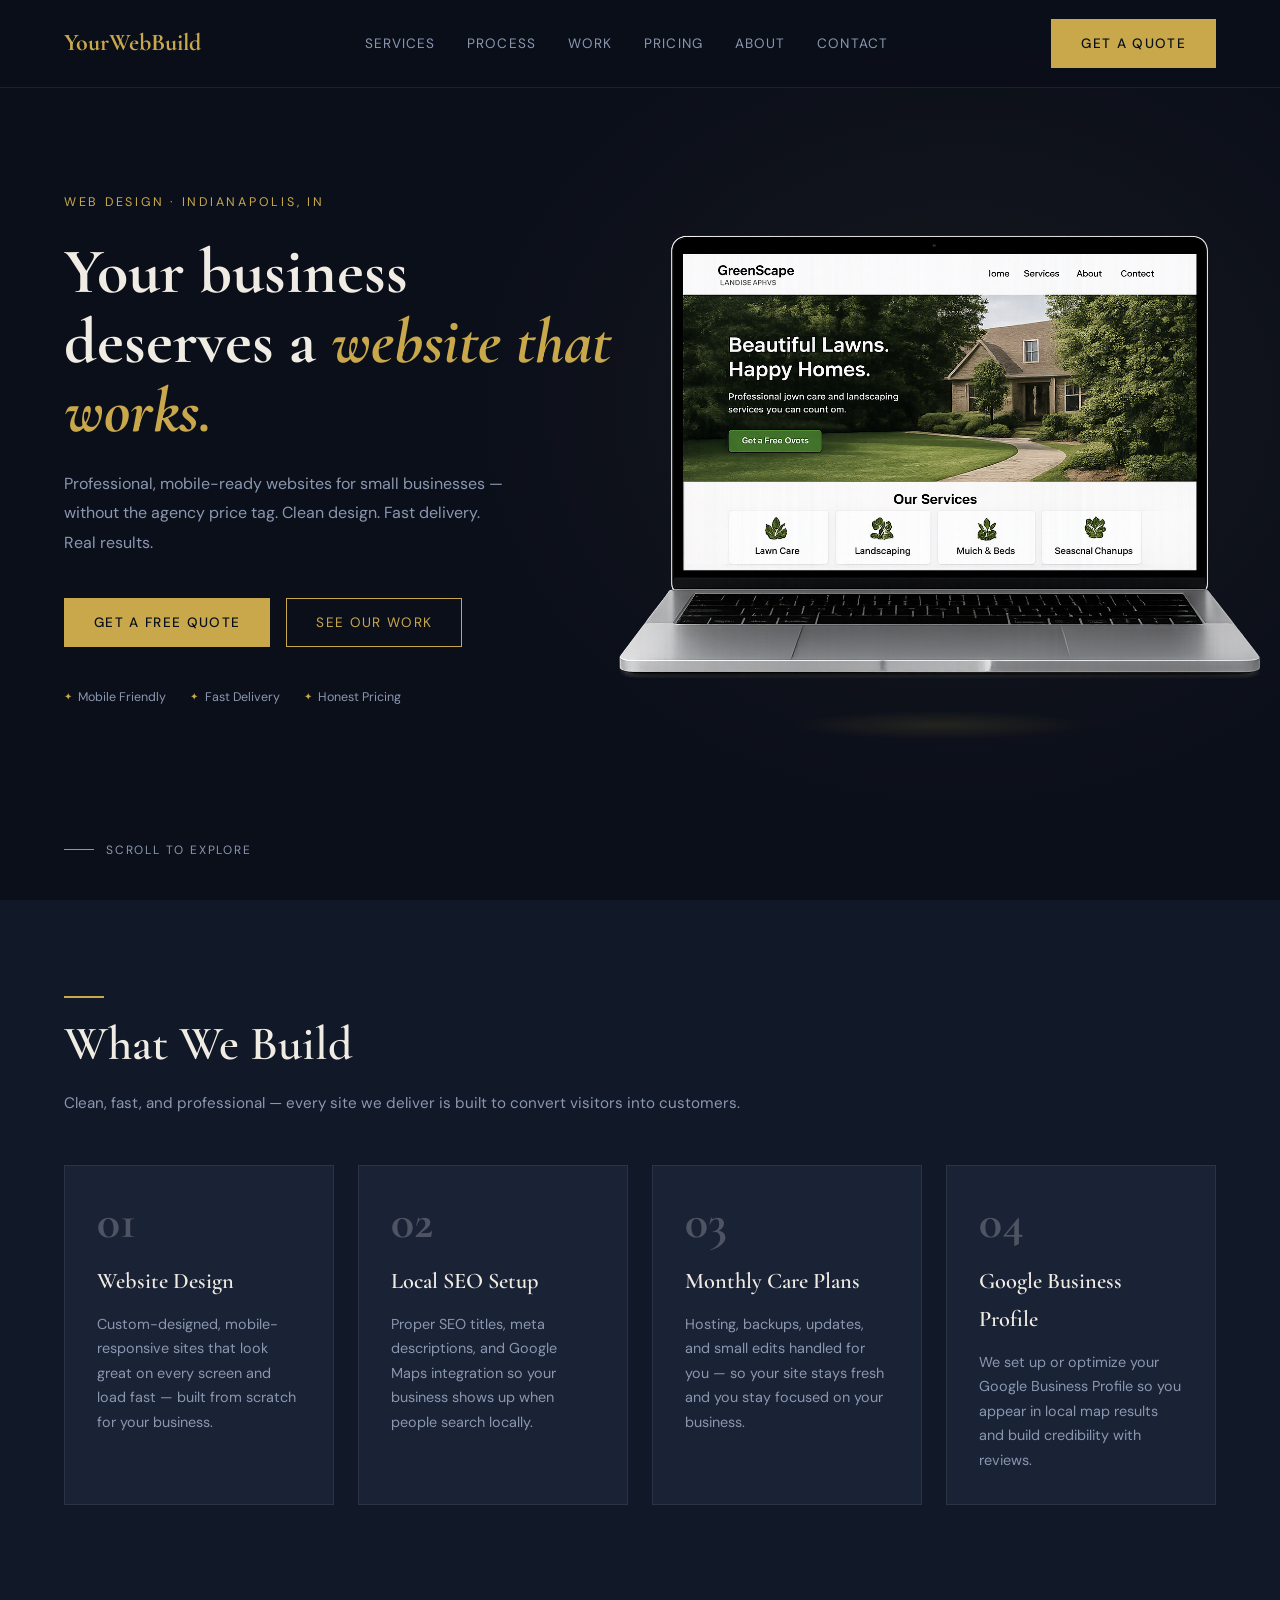
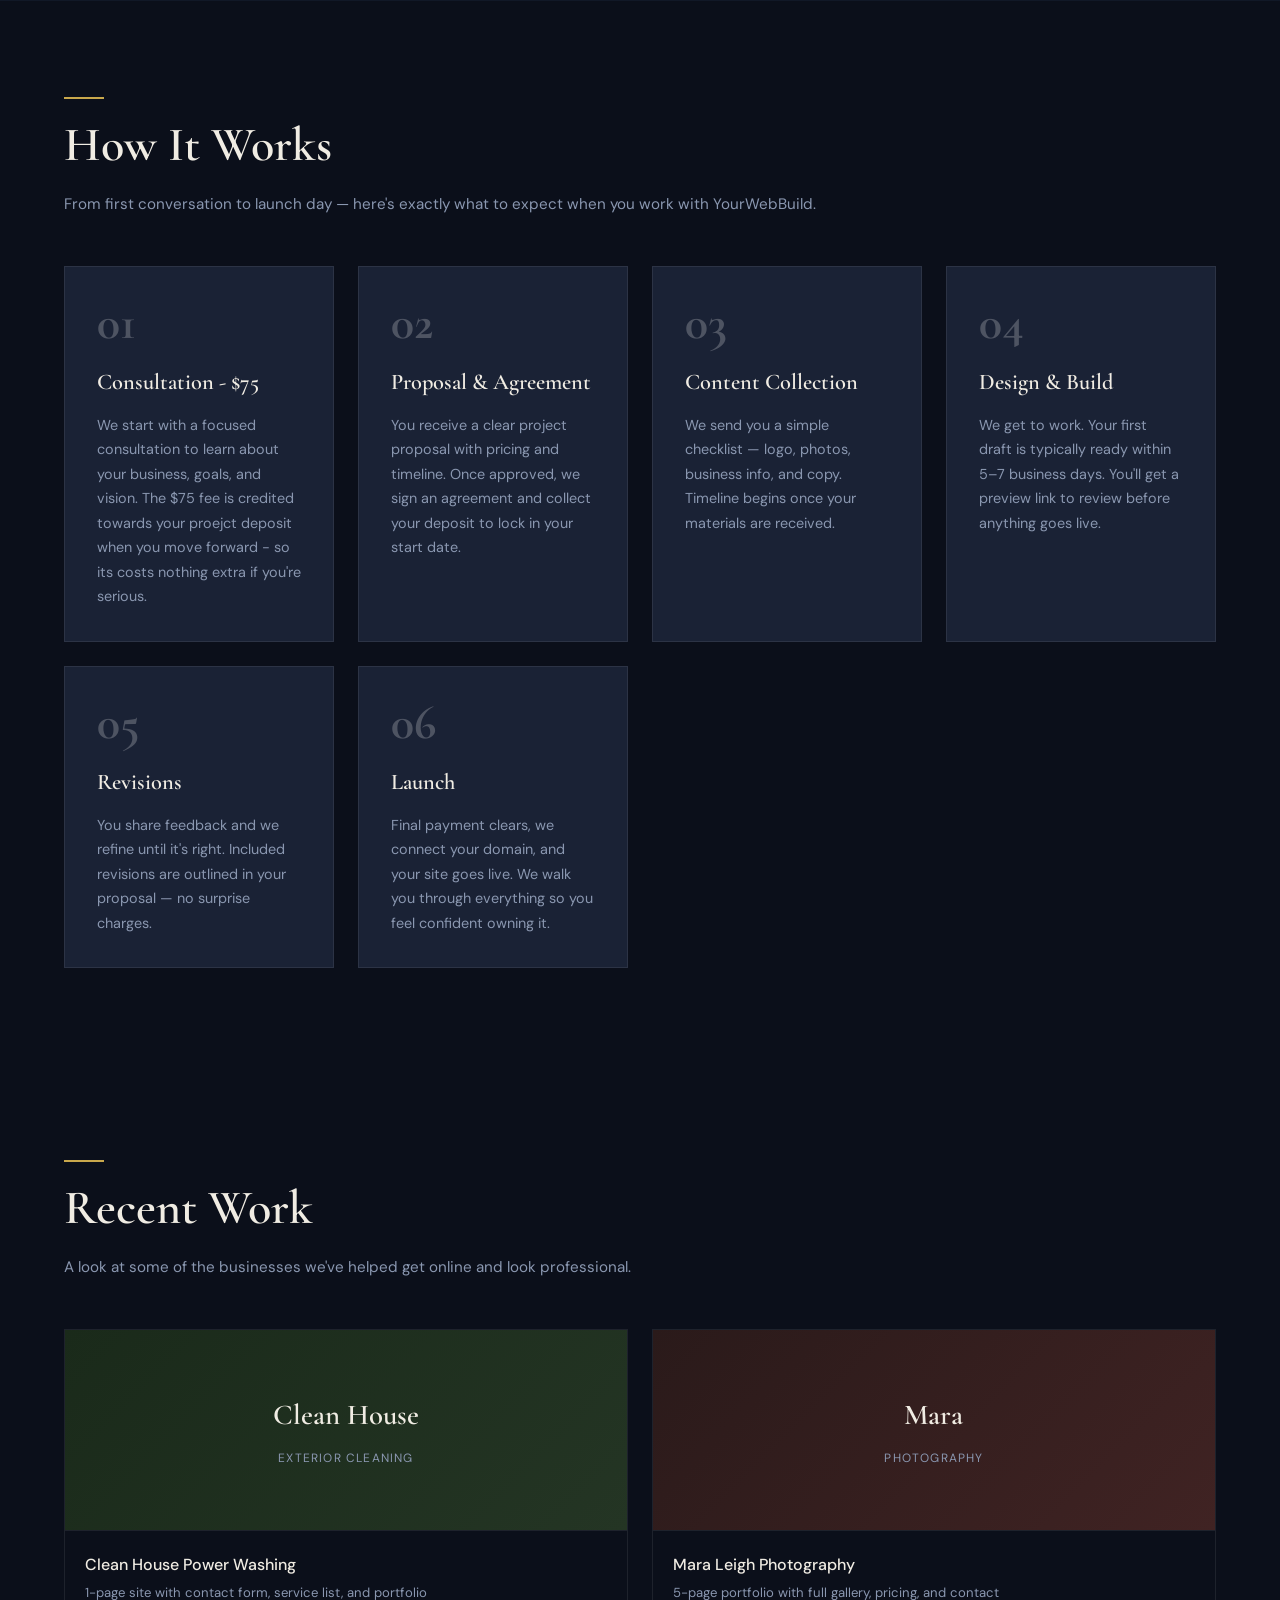
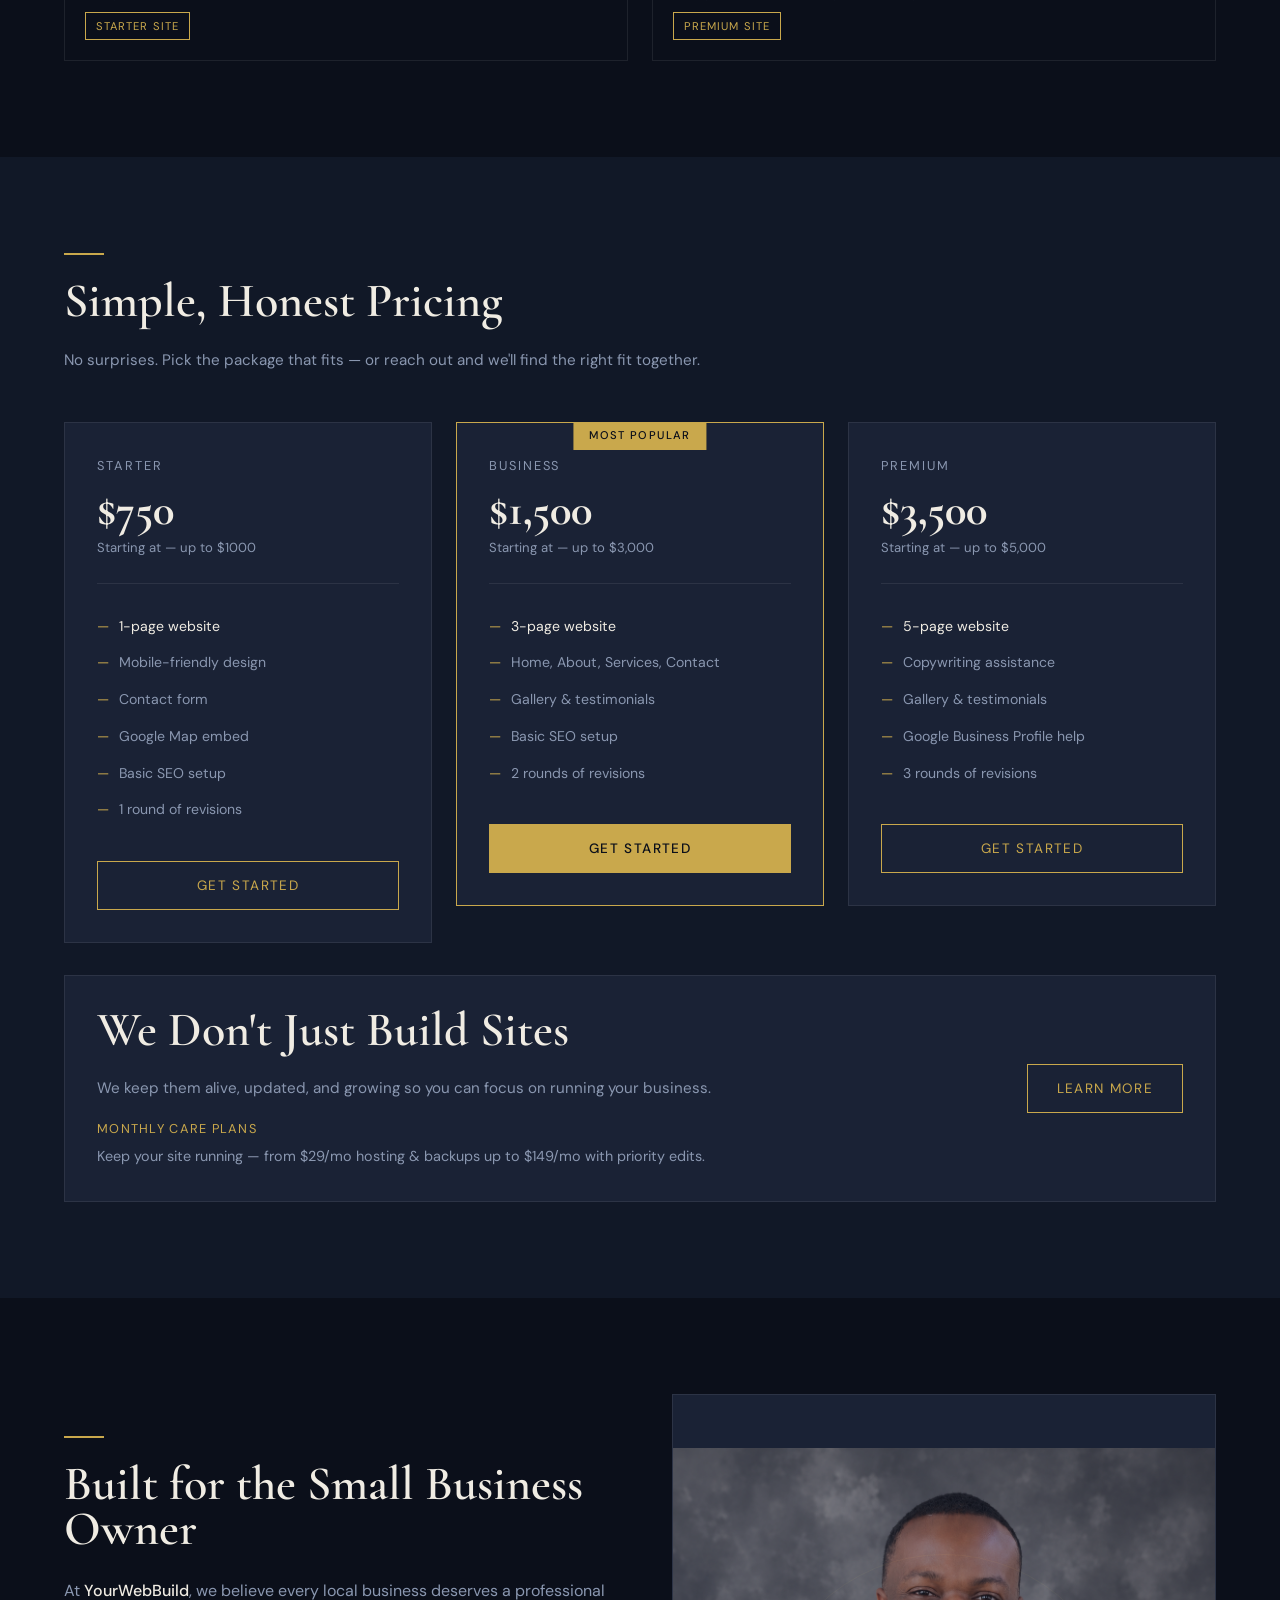
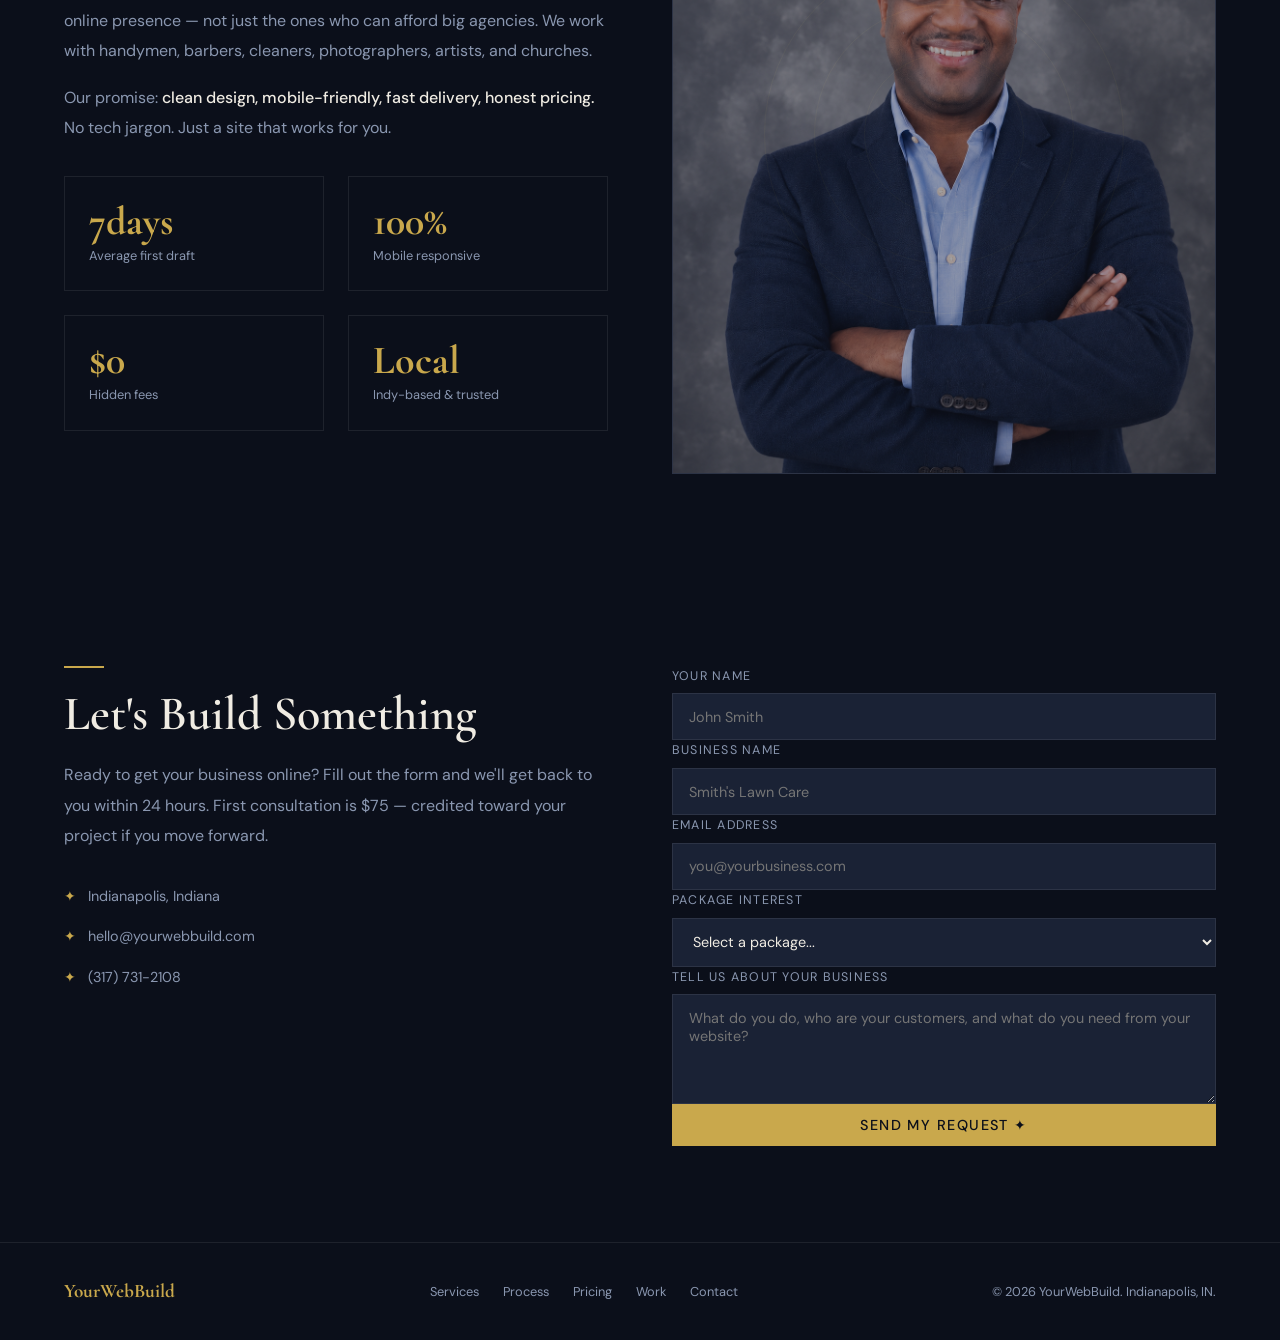
==== index.html @ 7397a432 "Update index.html" ====
<!DOCTYPE html>
<html lang="en">
<head>
<meta charset="UTF-8"/>
<meta name="viewport" content="width=device-width,initial-scale=1.0"/>
<meta charset="UTF-8"/>

<!-- SEO Meta Tags -->
<meta name="description" content="YourWebBuild designs professional, mobile-ready websites for small businesses in Indianapolis, IN. Affordable web design starting at $750. Get a free quote today."/>
<meta name="keywords" content="web design Indianapolis, small business website Indianapolis, affordable web design Indiana, local web designer Indy"/>
<meta name="author" content="YourWebBuild"/>
<meta name="robots" content="index, follow"/>

<!-- Open Graph (shows preview when shared on Facebook, LinkedIn, etc.) -->
<meta property="og:title" content="YourWebBuild — Affordable Web Design in Indianapolis"/>
<meta property="og:description" content="Professional websites for small businesses starting at $750. Mobile-ready, fast delivery, honest pricing."/>
<meta property="og:type" content="website"/>
<meta property="og:url" content="https://yourwebbuild.com"/>
<meta property="og:image" content="https://yourwebbuild.com/Images/og-preview.jpg"/>
<title>YourWebBuild</title>
<link href="https://fonts.googleapis.com/css2?family=Cormorant+Garamond:wght@400;600;700&family=DM+Sans:wght@300;400;500&display=swap" rel="stylesheet"/>
<link rel="icon" type="image/x-icon" href="Images/logo-light.png">

<style>
*{margin:0;padding:0;box-sizing:border-box;}
:root{
  --navy:#0b0f1a;--navy2:#111827;--navy3:#1a2235;
  --gold:#c9a84c;--gold2:#e8c96a;--white:#f0ece3;--muted:#8a97b0;--border:#ffffff14;
}
html{scroll-behavior:auto;}
body{background:var(--navy);color:var(--white);font-family:'DM Sans',sans-serif;font-size:16px;line-height:1.7;overflow-x:hidden;}
a{color:inherit;text-decoration:none;}

/* Reveal animations */
.reveal{opacity:0;transform:translateY(38px);transition:opacity .7s cubic-bezier(.22,1,.36,1),transform .7s cubic-bezier(.22,1,.36,1);}
.reveal.visible{opacity:1;transform:translateY(0);}
.reveal-left{opacity:0;transform:translateX(-38px);transition:opacity .7s cubic-bezier(.22,1,.36,1),transform .7s cubic-bezier(.22,1,.36,1);}
.reveal-left.visible{opacity:1;transform:translateX(0);}
.reveal-right{opacity:0;transform:translateX(38px);transition:opacity .7s cubic-bezier(.22,1,.36,1),transform .7s cubic-bezier(.22,1,.36,1);}
.reveal-right.visible{opacity:1;transform:translateX(0);}
.d1{transition-delay:.00s;}.d2{transition-delay:.12s;}.d3{transition-delay:.24s;}.d4{transition-delay:.36s;}.d5{transition-delay:.48s;}

nav{position:fixed;top:0;left:0;right:0;z-index:100;display:flex;align-items:center;justify-content:space-between;padding:1.2rem 5%;background:rgba(11,15,26,.92);backdrop-filter:blur(12px);border-bottom:1px solid var(--border);transition:padding .3s;}
nav.scrolled{padding:.8rem 5%;}
.nav-logo{font-family:'Cormorant Garamond',serif;font-size:1.5rem;font-weight:700;color:var(--gold);}
.nav-links{display:flex;gap:2rem;}
.nav-links a{font-size:.85rem;letter-spacing:.08em;text-transform:uppercase;color:var(--muted);transition:color .2s;position:relative;}
.nav-links a::after{content:'';position:absolute;bottom:-4px;left:0;width:0;height:1px;background:var(--gold);transition:width .3s cubic-bezier(.22,1,.36,1);}
.nav-links a:hover{color:var(--gold);}
.nav-links a:hover::after{width:100%;}
.btn{display:inline-block;padding:.75rem 1.8rem;border:1px solid var(--gold);color:var(--gold);font-family:'DM Sans',sans-serif;font-size:.85rem;letter-spacing:.1em;text-transform:uppercase;cursor:pointer;transition:all .25s;background:transparent;}
.btn:hover{background:var(--gold);color:var(--navy);}
.btn-fill{background:var(--gold);color:var(--navy);font-weight:500;}
.btn-fill:hover{background:var(--gold2);border-color:var(--gold2);}
section{padding:6rem 5%;}
h2.section-title{font-family:'Cormorant Garamond',serif;font-size:clamp(2rem,4vw,3rem);font-weight:600;color:var(--white);margin-bottom:1.5rem; line-height:2.8rem;}
.section-sub{font-size:.95rem;color:var(--muted);margin-bottom:3rem;}
.gold-line{display:block;width:0;height:2px;background:var(--gold);margin-bottom:1.5rem;transition:width .9s cubic-bezier(.22,1,.36,1);}
.gold-line.visible{width:40px;}

/* ---- HERO ---- */
#hero{min-height:100vh;display:flex;align-items:center;padding-top:6rem;position:relative;overflow:hidden;}
.hero-bg{position:absolute;inset:0;background:radial-gradient(ellipse 55% 65% at 75% 45%,#c9a84c0f 0%,transparent 70%);}
.hero-inner{position:relative;display:grid;grid-template-columns:1fr 1fr;gap:3rem;align-items:center;width:100%;}
.hero-content{}
.hero-tag{font-size:.78rem;letter-spacing:.22em;text-transform:uppercase;color:var(--gold);margin-bottom:1.5rem;opacity:0;animation:fadeUp .7s cubic-bezier(.22,1,.36,1) .2s forwards;}
h1{font-family:'Cormorant Garamond',serif;font-size:clamp(2.6rem,5vw,4.5rem);font-weight:700;line-height:1.08;margin-bottom:1.5rem;opacity:0;animation:fadeUp .8s cubic-bezier(.22,1,.36,1) .4s forwards;}
h1 em{font-style:italic;color:var(--gold);}
.hero-sub{font-size:1rem;color:var(--muted);max-width:440px;margin-bottom:2.5rem;line-height:1.85;opacity:0;animation:fadeUp .8s cubic-bezier(.22,1,.36,1) .6s forwards;}
.hero-btns{display:flex;gap:1rem;flex-wrap:wrap;opacity:0;animation:fadeUp .8s cubic-bezier(.22,1,.36,1) .8s forwards;}
.hero-badges{display:flex;gap:1.5rem;margin-top:2.5rem;opacity:0;animation:fadeUp .8s cubic-bezier(.22,1,.36,1) 1s forwards;}
.badge{font-size:.78rem;color:var(--muted);display:flex;align-items:center;gap:.4rem;}
.badge::before{content:'✦';color:var(--gold);font-size:.65rem;}

/* Laptop mockup */
.hero-laptop{opacity:0;animation:laptopIn 1s cubic-bezier(.22,1,.36,1) .5s forwards;position:relative;background: transparent;}
@keyframes laptopIn{from{opacity:0;transform:translateX(40px) translateY(10px);}to{opacity:1;transform:translateX(0) translateY(0);}}
.laptop-wrap{display: flex; justify-content: center; position:relative;width:100%;max-width:520px;margin:0 auto;background:inherit;}
.laptop-wrap img{width: 150%;}
.laptop-body{width:100%;background:#1c2233;border-radius:12px 12px 0 0;border:2px solid #2a3450;padding:8px;box-shadow:0 30px 80px rgba(0,0,0,.5),0 0 0 1px #ffffff08;}
.laptop-bar{height:18px;background:#141928;border-radius:8px 8px 0 0;display:flex;align-items:center;padding:0 10px;gap:5px;margin-bottom:6px;}
.dot{width:7px;height:7px;border-radius:50%;}
.dot.r{background:#ff5f57;}.dot.y{background:#febc2e;}.dot.g{background:#28c840;}
.laptop-screen{background:#0d1117;border-radius:4px;overflow:hidden;aspect-ratio:16/10;position:relative;}

/* mini site inside screen 
.mini-nav{background:#0f172a;padding:6px 12px;display:flex;align-items:center;justify-content:space-between;border-bottom:1px solid #ffffff10;}
.mini-logo{font-family:'Cormorant Garamond',serif;font-size:10px;color:#c9a84c;font-weight:700;}
.mini-links{display:flex;gap:8px;}
.mini-links span{font-size:7px;color:#8a97b0;}
.mini-cta-btn{font-size:6px;background:#c9a84c;color:#0b0f1a;padding:2px 7px;border-radius:2px;font-weight:600;}

.mini-hero{padding:16px 14px 10px;display:flex;justify-content:space-between;align-items:center;background:linear-gradient(135deg,#0b0f1a 60%,#111827);}
.mini-hero-text{}
.mini-tag{font-size:6px;color:#c9a84c;letter-spacing:.1em;text-transform:uppercase;margin-bottom:4px;}
.mini-h1{font-family:'Cormorant Garamond',serif;font-size:13px;font-weight:700;color:#f0ece3;line-height:1.2;margin-bottom:5px;}
.mini-h1 em{color:#c9a84c;font-style:italic;}
.mini-sub{font-size:6.5px;color:#8a97b0;line-height:1.6;max-width:130px;margin-bottom:8px;}
.mini-btns{display:flex;gap:5px;}
.mini-btn{font-size:6px;padding:3px 8px;border:1px solid #c9a84c;color:#c9a84c;}
.mini-btn.f{background:#c9a84c;color:#0b0f1a;}

.mini-screen-visual{width:90px;flex-shrink:0;}
.mini-card{background:#1a2235;border:1px solid #ffffff14;border-radius:3px;padding:6px;margin-bottom:4px;}
.mini-card-title{font-size:6px;color:#c9a84c;margin-bottom:3px;font-weight:600;}
.mini-card-line{height:2px;background:#ffffff10;border-radius:1px;margin-bottom:2px;}
.mini-card-line.short{width:60%;}
.mini-card-line.gold{background:#c9a84c40;width:40%;}

.mini-services{padding:10px 14px;background:#111827;display:grid;grid-template-columns:repeat(4,1fr);gap:6px;}
.mini-svc{background:#1a2235;padding:5px;border:1px solid #ffffff10;border-radius:2px;text-align:center;}
.mini-svc-icon{font-size:9px;margin-bottom:2px;}
.mini-svc-label{font-size:5px;color:#8a97b0;}

.laptop-base{width:calc(100% + 20px);margin-left:-10px;height:14px;background:linear-gradient(180deg,#1c2233,#141928);border-radius:0 0 4px 4px;border:1px solid #2a3450;border-top:none;}
.laptop-foot{width:80%;margin:0 auto;height:6px;background:#0d1117;border-radius:0 0 8px 8px;}*/

/* floating glow */
.laptop-wrap::before{content:'';position:absolute;bottom:-30px;left:50%;transform:translateX(-50%);width:60%;height:30px;background:radial-gradient(ellipse,#c9a84c20 0%,transparent 70%);pointer-events:none;}

/* float animation */
@keyframes float{0%,100%{transform:translateY(0);}50%{transform:translateY(-10px);}}
.laptop-wrap{animation:float 5s ease-in-out 1.5s infinite;}

@keyframes fadeUp{from{opacity:0;transform:translateY(28px);}to{opacity:1;transform:translateY(0);}}

.hero-scroll{position:absolute;bottom:2.5rem;left:5%;display:flex;align-items:center;gap:.75rem;font-size:.75rem;letter-spacing:.15em;text-transform:uppercase;color:var(--muted);opacity:0;animation:fadeIn 1s ease 1.3s forwards;}
.hero-scroll::before{content:'';display:block;width:30px;height:1px;background:var(--muted);}
@keyframes fadeIn{from{opacity:0;}to{opacity:1;}}

/* Services */
#services{background:var(--navy2);}
.services-grid{display:grid;grid-template-columns:repeat(auto-fit,minmax(240px,1fr));gap:1.5rem;}
.service-card{padding:2rem;border:1px solid var(--border);background:var(--navy3);transition:border-color .3s,transform .3s cubic-bezier(.22,1,.36,1);}
.service-card:hover{border-color:var(--gold);transform:translateY(-4px);}
.service-num{font-family:'Cormorant Garamond',serif;font-size:3rem;font-weight:700;color:#ffffff3a;line-height:1;margin-bottom:1rem;transition:color .3s;}
.service-card:hover .service-num{color:var(--gold);/*#c9a84c99;*/}
.service-card h3{font-family:'Cormorant Garamond',serif;font-size:1.4rem;font-weight:600;margin-bottom:.75rem;}
.service-card p{font-size:.9rem;color:var(--muted);line-height:1.7;}

/* Process */
#process { background: var(--navy); }
.process-grid {display: grid;grid-template-columns: repeat(auto-fit, minmax(260px, 1fr));gap: 1.5rem;}
.process-step {padding: 2rem;border: 1px solid var(--border);background: var(--navy3);position: relative;transition: border-color .3s, transform .3s cubic-bezier(.22,1,.36,1);}
.process-step:hover {border-color: var(--gold);transform: translateY(-4px);}
.process-num {font-family: 'Cormorant Garamond', serif;font-size: 3rem;font-weight: 700;color: #ffffff3a;line-height: 1;margin-bottom: 1rem;transition: color .3s;}
.process-step:hover .process-num { color: var(--gold); /*#c9a84c22;*/ }
.process-step h3 {font-family: 'Cormorant Garamond', serif;font-size: 1.4rem;font-weight: 600;margin-bottom: .75rem;}
.process-step p {
  font-size: .9rem;
  color: var(--muted);
  line-height: 1.7;
}



/* Portfolio */
.portfolio-grid{display:grid;grid-template-columns:repeat(auto-fit,minmax(280px,1fr));gap:1.5rem;}
.port-card{border:1px solid var(--border);overflow:hidden;transition:transform .4s cubic-bezier(.22,1,.36,1),border-color .3s;}
.port-card:hover{transform:translateY(-6px);border-color:var(--gold);}
.port-img{height:200px;display:flex;align-items:center;justify-content:center;position:relative;overflow:hidden;}
.port-img.p1{background:linear-gradient(135deg,#1a2a1a,#243524);}
.port-img.p2{background:linear-gradient(135deg,#1a1a2a,#232340);}
.port-img.p3{background:linear-gradient(135deg,#2a1a1a,#402323);}
.port-label{display:flex;flex-direction:column;align-items:center;justify-content:center;gap:.5rem;transition:transform .4s cubic-bezier(.22,1,.36,1);}
.port-card:hover .port-label{transform:translateY(-4px);}
.port-label span{font-family:'Cormorant Garamond',serif;font-size:1.8rem;font-weight:600;color:var(--white);}
.port-info{padding:1.25rem;border-top:1px solid var(--border);}
.port-info h4{font-size:1rem;font-weight:500;margin-bottom:.25rem;}
.port-info p{font-size:.82rem;color:var(--muted);}
.port-tag{display:inline-block;padding:.2rem .6rem;border:1px solid var(--gold);color:var(--gold);font-size:.7rem;letter-spacing:.1em;text-transform:uppercase;margin-top:.5rem;}

/* Pricing */
#pricing{background:var(--navy2);}
.pricing-grid{display:grid;grid-template-columns:repeat(auto-fit,minmax(250px,1fr));gap:1.5rem;align-items:start;}
.price-card{padding:2rem;border:1px solid var(--border);background:var(--navy3);position:relative;transition:transform .3s cubic-bezier(.22,1,.36,1);}
.price-card:hover{transform:translateY(-4px);}
.price-card.featured{border-color:var(--gold);}
.featured-badge{position:absolute;top:-1px;left:50%;transform:translateX(-50%);background:var(--gold);color:var(--navy);font-size:.7rem;letter-spacing:.12em;text-transform:uppercase;padding:.3rem 1rem;white-space:nowrap;font-weight:500;}
.price-name{font-size:.8rem;letter-spacing:.15em;text-transform:uppercase;color:var(--muted);margin-bottom:.75rem;}
.price-amount{font-family:'Cormorant Garamond',serif;font-size:2.8rem;font-weight:700;line-height:1;margin-bottom:.25rem;}
.price-range{font-size:.82rem;color:var(--muted);margin-bottom:1.5rem;padding-bottom:1.5rem;border-bottom:1px solid var(--border);}
.price-features{list-style:none;margin-bottom:2rem;}
.price-features li{font-size:.88rem;color:var(--muted);padding:.4rem 0;display:flex;gap:.6rem;align-items:flex-start;}
.price-features li::before{content:'—';color:var(--gold);flex-shrink:0;}
.price-features li.hl{color:var(--white);}


.care-banner {
  margin-top: 2rem;
  padding: 2rem;
  border: 1px solid var(--border);
  background: var(--navy3);
  display: flex;
  align-items: center;
  justify-content: space-between;
  gap: 2rem;
}
.care-left { flex: 1; }
.care-right { flex-shrink: 0; max-width: 340px; }

@media (max-width: 700px) {
  .care-banner {
    flex-direction: column;
    align-items: flex-start;
  }
  .care-right { max-width: 100%; }
}

/* About */
.about-inner{display:grid;grid-template-columns:1fr 1fr;gap:4rem;align-items:center;}
.about-text p{color:var(--muted);line-height:1.9;margin-bottom:1rem;}
.about-text p strong{color:var(--white);font-weight:500;}
.about-stats{display:grid;grid-template-columns:1fr 1fr;gap:1.5rem;margin-top:2rem;}
.stat{padding:1.5rem;border:1px solid var(--border);transition:border-color .3s,transform .3s cubic-bezier(.22,1,.36,1);}
.stat:hover{border-color:var(--gold);transform:translateY(-2px);}
.stat-num{font-family:'Cormorant Garamond',serif;font-size:2.5rem;font-weight:700;color:var(--gold);line-height:1;}
.stat-label{font-size:.8rem;color:var(--muted);margin-top:.25rem;}
.about-visual{background:var(--navy3);border:1px solid var(--border);height:680px;display:flex;align-items:center;justify-content:center;position:relative;overflow:hidden;}
.ring{position:absolute;border-radius:50%;border:1px solid #c9a84c18;top:50%;left:50%;transform:translate(-50%,-50%) scale(0);opacity:0;transition:transform 1s cubic-bezier(.22,1,.36,1),opacity 1s ease;}
.about-visual.visible .ring{opacity:1;}
.about-visual.visible .ring1{transform:translate(-50%,-50%) scale(1);width:160px;height:160px;transition-delay:.1s;}
.about-visual.visible .ring2{transform:translate(-50%,-50%) scale(1);width:260px;height:260px;transition-delay:.25s;}
.about-visual.visible .ring3{transform:translate(-50%,-50%) scale(1);width:360px;height:360px;transition-delay:.4s;}
.about-monogram{font-family:'Cormorant Garamond',serif;font-size:5rem;font-weight:700;color:var(--gold);opacity:0;position:relative;z-index:1;transition:opacity .8s ease .5s;}
.about-monogram img{width: 100%; height: auto; margin-top: 150px;}	
.about-visual.visible .about-monogram{opacity:.6;}

/* Testimonials */
#testimonials{background:var(--navy2);}
.testi-grid{display:grid;grid-template-columns:repeat(auto-fit,minmax(280px,1fr));gap:1.5rem;}
.testi-card{padding:2rem;border:1px solid var(--border);background:var(--navy3);transition:border-color .3s,transform .3s cubic-bezier(.22,1,.36,1);}
.testi-card:hover{border-color:var(--gold);transform:translateY(-3px);}
.testi-quote{font-family:'Cormorant Garamond',serif;font-size:1.1rem;line-height:1.7;color:var(--white);margin-bottom:1.5rem;font-style:italic;}
.testi-author{display:flex;align-items:center;gap:.75rem;}
.testi-avatar{width:38px;height:38px;border-radius:50%;background:var(--gold);display:flex;align-items:center;justify-content:center;font-size:.8rem;font-weight:600;color:var(--navy);flex-shrink:0;}
.testi-name{font-size:.88rem;font-weight:500;}
.testi-biz{font-size:.78rem;color:var(--muted);}

/* Contact */
.contact-inner{display:grid;grid-template-columns:1fr 1fr;gap:4rem;}
.contact-info p{color:var(--muted);line-height:1.9;margin-bottom:2rem;}
.contact-detail{display:flex;align-items:center;gap:.75rem;margin-bottom:1rem;font-size:.9rem;color:var(--muted);}
.contact-detail .icon{color:var(--gold);}
.contact-form{display:flex;flex-direction:column;gap:1rem;}
.form-group{display:flex;flex-direction:column;gap:.4rem;}
.form-group label{font-size:.78rem;letter-spacing:.1em;text-transform:uppercase;color:var(--muted);}
.form-group input,.form-group textarea,.form-group select{background:var(--navy3);border:1px solid var(--border);color:var(--white);padding:.85rem 1rem;font-family:'DM Sans',sans-serif;font-size:.9rem;outline:none;transition:border-color .25s;}
.form-group input:focus,.form-group textarea:focus,.form-group select:focus{border-color:var(--gold);}
.form-group textarea{min-height:110px;resize:vertical;}
.form-group select option{background:var(--navy2);}

footer{padding:2rem 5%;border-top:1px solid var(--border);display:flex;align-items:center;justify-content:space-between;flex-wrap:wrap;gap:1rem;}
.footer-logo{font-family:'Cormorant Garamond',serif;font-size:1.2rem;font-weight:700;color:var(--gold);}
.footer-copy{font-size:.8rem;color:var(--muted);}
.footer-links{display:flex;gap:1.5rem;}
.footer-links a{font-size:.8rem;color:var(--muted);}
.footer-links a:hover{color:var(--gold);}

@media(max-width:900px){
  .hero-inner{grid-template-columns:1fr;}
  .hero-laptop{display:none;}
  .about-inner,.contact-inner{grid-template-columns:1fr;}
  .about-visual{height:220px;}
  .nav-links{display:none;}
  h2.section-title { line-height:1.15; }
}
}
</style>
</head>
<body>

<nav id="main-nav">
  <div class="nav-logo">YourWebBuild</div>
  <div class="nav-links">
    <a href="#services">Services</a>
	<a href="#process">Process</a>
    <a href="#portfolio">Work</a>
    <a href="#pricing">Pricing</a>
    <a href="#about">About</a>
    <a href="#contact">Contact</a>
  </div>
  <a href="#contact" class="btn btn-fill">Get a Quote</a>
</nav>

<section id="hero">
  <div class="hero-bg"></div>
  <div class="hero-inner">
    <div class="hero-content">
      <div class="hero-tag">Web Design · Indianapolis, IN</div>
      <h1>Your business deserves a <em>website that works.</em></h1>
      <p class="hero-sub">Professional, mobile-ready websites for small businesses — without the agency price tag. Clean design. Fast delivery. Real results.</p>
      <div class="hero-btns">
        <a href="#contact" class="btn btn-fill">Get a Free Quote</a>
        <a href="#portfolio" class="btn">See Our Work</a>
      </div>
      <div class="hero-badges">
        <span class="badge">Mobile Friendly</span>
        <span class="badge">Fast Delivery</span>
        <span class="badge">Honest Pricing</span>
      </div>
    </div>

    <div class="hero-laptop">
      <div class="laptop-wrap">
	  <img src="Images/laptop.png">
       <!-- <div class="laptop-body">
          <div class="laptop-bar">
            <div class="dot r"></div><div class="dot y"></div><div class="dot g"></div>
          </div>
          <div class="laptop-screen">
            <!-- mini site preview --><!--
            <div class="mini-nav">
              <div class="mini-logo">YourWebBuild</div>
              <div class="mini-links">
                <span>Services</span><span>Work</span><span>Pricing</span><span>Contact</span>
              </div>
              <div class="mini-cta-btn">Get a Quote</div>
            </div>
            <div class="mini-hero">
              <div class="mini-hero-text">
                <div class="mini-tag">Web Design · Indy</div>
                <div class="mini-h1">Your business deserves a <em>website that works.</em></div>
                <div class="mini-sub">Professional, mobile-ready websites for small businesses without the agency price tag.</div>
                <div class="mini-btns">
                  <div class="mini-btn f">Get a Quote</div>
                  <div class="mini-btn">See Work</div>
                </div>
              </div>
              <div class="mini-screen-visual">
                <div class="mini-card">
                  <div class="mini-card-title">GreenCut Lawn Care</div>
                  <div class="mini-card-line"></div>
                  <div class="mini-card-line short"></div>
                  <div class="mini-card-line gold"></div>
                </div>
                <div class="mini-card">
                  <div class="mini-card-title">Prestige Barbershop</div>
                  <div class="mini-card-line"></div>
                  <div class="mini-card-line short"></div>
                  <div class="mini-card-line gold"></div>
                </div>
              </div>
            </div>
            <div class="mini-services">
              <div class="mini-svc"><div class="mini-svc-icon">🖥</div><div class="mini-svc-label">Web Design</div></div>
              <div class="mini-svc"><div class="mini-svc-icon">📍</div><div class="mini-svc-label">Local SEO</div></div>
              <div class="mini-svc"><div class="mini-svc-icon">🛠</div><div class="mini-svc-label">Care Plans</div></div>
              <div class="mini-svc"><div class="mini-svc-icon">⭐</div><div class="mini-svc-label">Google Biz</div></div>
            </div>
          </div> -->
        </div>
      <!--  <div class="laptop-base"></div>-->
        <div class="laptop-foot"></div>
      </div>
    </div>
  </div>
  <div class="hero-scroll">Scroll to explore</div>
</section>

<section id="services">
  <div class="gold-line reveal d1"></div>
  <h2 class="section-title reveal d2">What We Build</h2>
  <p class="section-sub reveal d3">Clean, fast, and professional — every site we deliver is built to convert visitors into customers.</p>
  <div class="services-grid">
    <div class="service-card reveal d1"><div class="service-num">01</div><h3>Website Design</h3><p>Custom-designed, mobile-responsive sites that look great on every screen and load fast — built from scratch for your business.</p></div>
    <div class="service-card reveal d2"><div class="service-num">02</div><h3>Local SEO Setup</h3><p>Proper SEO titles, meta descriptions, and Google Maps integration so your business shows up when people search locally.</p></div>
    <div class="service-card reveal d3"><div class="service-num">03</div><h3>Monthly Care Plans</h3><p>Hosting, backups, updates, and small edits handled for you — so your site stays fresh and you stay focused on your business.</p></div>
    <div class="service-card reveal d4"><div class="service-num">04</div><h3>Google Business Profile</h3><p>We set up or optimize your Google Business Profile so you appear in local map results and build credibility with reviews.</p></div>
  </div>
</section>


<section id="process">
  <div class="gold-line reveal d1"></div>
  <h2 class="section-title reveal d2">How It Works</h2>
  <p class="section-sub reveal d3">From first conversation to launch day — here's exactly what to expect when you work with YourWebBuild.</p>
  <div class="process-grid">
    <div class="process-step reveal d1">
      <div class="process-num">01</div>
      <h3>Consultation - $75</h3>
      <p>We start with a focused consultation to learn about your business, goals, and vision. The $75 fee is credited towards your proejct deposit
	  when you move forward - so its costs nothing extra if you're serious.</p>
    </div>
    <div class="process-step reveal d2">
      <div class="process-num">02</div>
      <h3>Proposal & Agreement</h3>
      <p>You receive a clear project proposal with pricing and timeline. Once approved, we sign an agreement and collect your deposit to lock in your start date.</p>
    </div>
    <div class="process-step reveal d3">
      <div class="process-num">03</div>
      <h3>Content Collection</h3>
      <p>We send you a simple checklist — logo, photos, business info, and copy. Timeline begins once your materials are received.</p>
    </div>
    <div class="process-step reveal d4">
      <div class="process-num">04</div>
      <h3>Design & Build</h3>
      <p>We get to work. Your first draft is typically ready within 5–7 business days. You'll get a preview link to review before anything goes live.</p>
    </div>
    <div class="process-step reveal d5">
      <div class="process-num">05</div>
      <h3>Revisions</h3>
      <p>You share feedback and we refine until it's right. Included revisions are outlined in your proposal — no surprise charges.</p>
    </div>
    <div class="process-step reveal d1">
      <div class="process-num">06</div>
      <h3>Launch</h3>
      <p>Final payment clears, we connect your domain, and your site goes live. We walk you through everything so you feel confident owning it.</p>
    </div>
  </div>
</section>


<section id="portfolio">
  <div class="gold-line reveal d1"></div>
  <h2 class="section-title reveal d2">Recent Work</h2>
  <p class="section-sub reveal d3">A look at some of the businesses we've helped get online and look professional.</p>
  <div class="portfolio-grid">
    <a href="https://darthomale88.github.io/Clean-house-site-demo/"><div class="port-card reveal d1"><div class="port-img p1"><div class="port-label"><span>Clean House</span><p style="font-size:.75rem;color:#8a97b0;letter-spacing:.1em;text-transform:uppercase;">Exterior Cleaning</p></div></div><div class="port-info"><h4>Clean House Power Washing</h4><p>1-page site with contact form, service list, and portfolio</p><span class="port-tag">Starter Site</span></div></div></a>
   <!-- <div class="port-card reveal d2"><div class="port-img p2"><div class="port-label"><span>Prestige</span><p style="font-size:.75rem;color:#8a97b0;letter-spacing:.1em;text-transform:uppercase;">Barbershop</p></div></div><div class="port-info"><h4>Prestige Cuts Barbershop</h4><p>3-page site with gallery, testimonials, and booking CTA</p><span class="port-tag">Business Site</span></div></div>-->
    <a href="https://darthomale88.github.io/Photography-site/"><div class="port-card reveal d3"><div class="port-img p3"><div class="port-label"><span>Mara</span><p style="font-size:.75rem;color:#8a97b0;letter-spacing:.1em;text-transform:uppercase;">Photography</p></div></div><div class="port-info"><h4>Mara Leigh Photography</h4><p>5-page portfolio with full gallery, pricing, and contact</p><span class="port-tag">Premium Site</span></div></div></a>
  </div>
</section>

<section id="pricing">
  <div class="gold-line reveal d1"></div>
  <h2 class="section-title reveal d2">Simple, Honest Pricing</h2>
  <p class="section-sub reveal d3">No surprises. Pick the package that fits — or reach out and we'll find the right fit together.</p>
  <div class="pricing-grid">
    <div class="price-card reveal d1"><div class="price-name">Starter</div><div class="price-amount">$750</div><div class="price-range">Starting at — up to $1000</div><ul class="price-features"><li class="hl">1-page website</li><li>Mobile-friendly design</li><li>Contact form</li><li>Google Map embed</li><li>Basic SEO setup</li><li>1 round of revisions</li></ul><a href="#contact" class="btn" style="width:100%;text-align:center;display:block;">Get Started</a></div>
    <div class="price-card featured reveal d2"><div class="featured-badge">Most Popular</div><div class="price-name">Business</div><div class="price-amount">$1,500</div><div class="price-range">Starting at — up to $3,000</div><ul class="price-features"><li class="hl">3-page website</li><li>Home, About, Services, Contact</li><li>Gallery &amp; testimonials</li><li>Basic SEO setup</li><li>2 rounds of revisions</li></ul><a href="#contact" class="btn btn-fill" style="width:100%;text-align:center;display:block;">Get Started</a></div>
    <div class="price-card reveal d3"><div class="price-name">Premium</div><div class="price-amount">$3,500</div><div class="price-range">Starting at — up to $5,000</div><ul class="price-features"><li class="hl">5-page website</li><li>Copywriting assistance</li><li>Gallery &amp; testimonials</li><li>Google Business Profile help</li><li>3 rounds of revisions</li></ul><a href="#contact" class="btn" style="width:100%;text-align:center;display:block;">Get Started</a></div>
	
	
	
  </div>
 
  
  <div class="care-banner reveal d3">

  <div class="care-left">
    <h2 class="section-title reveal d2">We Don't Just Build Sites</h2>
    <p class= "reveal d3" style="color:var(--muted);font-size:.95rem;margin-bottom:1rem;">We keep them alive, updated, and growing so you can focus on running your business.</p>
    <div class= "reveal d4"style="font-size:.8rem;letter-spacing:.1em;text-transform:uppercase;color:var(--gold);margin-bottom:.25rem;">Monthly Care Plans</div>
    <div class= "reveal d4" style="color:var(--muted);font-size:.9rem;">Keep your site running — from $29/mo hosting &amp; backups up to $149/mo with priority edits.</div>
  </div>

  <div class="care-right" style="display:flex;align-items:center;">
    <a href="care-plans.html" class="btn">Learn More</a>
  </div>

 </div>
  
  
</section>

<section id="about">
  <div class="about-inner">
    <div class="about-text">
      <div class="gold-line reveal d1"></div>
      <h2 class="section-title reveal d2">Built for the Small Business Owner</h2>
      <p class="reveal d3">At <strong>YourWebBuild</strong>, we believe every local business deserves a professional online presence — not just the ones who can afford big agencies. We work with handymen, barbers, cleaners, photographers, artists, and churches.</p>
      <p class="reveal d4">Our promise: <strong>clean design, mobile-friendly, fast delivery, honest pricing.</strong> No tech jargon. Just a site that works for you.</p>
      <div class="about-stats">
        <div class="stat reveal d1"><div class="stat-num">7days</div><div class="stat-label">Average first draft</div></div>
        <div class="stat reveal d2"><div class="stat-num">100%</div><div class="stat-label">Mobile responsive</div></div>
        <div class="stat reveal d3"><div class="stat-num">$0</div><div class="stat-label">Hidden fees</div></div>
        <div class="stat reveal d4"><div class="stat-num">Local</div><div class="stat-label">Indy-based &amp; trusted</div></div>
      </div>
    </div>
    <div class="about-visual reveal-right">
      <div class="ring ring1"></div><div class="ring ring2"></div><div class="ring ring3"></div>
      <div class="about-monogram"><img src="Images/portrait.png"></div>
    </div>
  </div>
</section>

<!--<section id="testimonials">
  <div class="gold-line reveal d1"></div>
  <h2 class="section-title reveal d2">What Clients Say</h2>
  <p class="section-sub reveal d3">Real feedback from real small business owners.</p>
  <div class="testi-grid">
    <div class="testi-card reveal d1"><p class="testi-quote">"I didn't think a website was worth it until I started getting calls from Google. Now I can't imagine not having one."</p><div class="testi-author"><div class="testi-avatar">MR</div><div><div class="testi-name">Marcus R.</div><div class="testi-biz">GreenCut Lawn Care</div></div></div></div>
    <div class="testi-card reveal d2"><p class="testi-quote">"Fast, professional, and they actually listened. My clients love the new site and bookings have gone up."</p><div class="testi-author"><div class="testi-avatar">TJ</div><div><div class="testi-name">Tanya J.</div><div class="testi-biz">Prestige Cuts Barbershop</div></div></div></div>
    <div class="testi-card reveal d3"><p class="testi-quote">"They handle all the updates. It's one less thing to worry about — and the site looks incredible."</p><div class="testi-author"><div class="testi-avatar">DK</div><div><div class="testi-name">David K.</div><div class="testi-biz">Handyman Services</div></div></div></div>
  </div>
</section>-->

<section id="contact">
  <div class="contact-inner">
    <div class="contact-info reveal-left">
      <div class="gold-line reveal d1"></div>
      <h2 class="section-title reveal d2">Let's Build Something</h2>
      <p class="reveal d3">Ready to get your business online? Fill out the form and we'll get back to you within 24 hours. First consultation is $75 — credited toward your project if you move forward.</p>
      <div class="contact-detail reveal d4"><span class="icon">✦</span> Indianapolis, Indiana</div>
      <div class="contact-detail reveal d5"><span class="icon">✦</span> hello@yourwebbuild.com</div>
	  <div class="contact-detail reveal d5"><span class="icon">✦</span> (317) 731-2108</div>
    </div>
  
	<div class="contact-form reveal-right">
	  <form action="https://formspree.io/f/mlgvyvbv" method="POST">
	
	    <input type="hidden" name="_subject" value="New Website Lead - YourWebBuild">
	
	    <!-- Honeypot Spam Protection -->
	    <input type="text" name="_gotcha" style="display:none">
	
	    <div class="form-group">
	      <label>Your Name</label>
	      <input
	        type="text"
	        name="name"
	        placeholder="John Smith"
	        required
	      />
	    </div>
	
	    <div class="form-group">
	      <label>Business Name</label>
	      <input
	        type="text"
	        name="business"
	        placeholder="Smith's Lawn Care"
	      />
	    </div>
	
	    <div class="form-group">
	      <label>Email Address</label>
	      <input
	        type="email"
	        name="email"
	        placeholder="you@yourbusiness.com"
	        required
	      />
	    </div>
	
	    <div class="form-group">
	      <label>Package Interest</label>
	      <select name="package">
	        <option value="">Select a package...</option>
	        <option>Starter Site ($500–$900)</option>
	        <option>Business Site ($1,000–$1,800)</option>
	        <option>Premium Site ($2,000–$3,500)</option>
	        <option>Not sure — let's talk</option>
	      </select>
	    </div>
	
	    <div class="form-group">
	      <label>Tell us about your business</label>
	      <textarea
	        name="message"
	        placeholder="What do you do, who are your customers, and what do you need from your website?"
	        required
	      ></textarea>
	    </div>
	
	    <button
	      type="submit"
	      class="btn btn-fill"
	      style="width:100%;border:none;cursor:pointer;font-size:.9rem;"
	    >
	      Send My Request ✦
	    </button>
	
	  </form>
	  
	</div>	
	
	
 </div>
</section>
<footer>
  <div class="footer-logo">YourWebBuild</div>
  <div class="footer-links">
    <a href="#services">Services</a><a href="#process">Process</a><a href="#pricing">Pricing</a><a href="#portfolio">Work</a><a href="#contact">Contact</a>
  </div>
  <div class="footer-copy">© 2026 YourWebBuild. Indianapolis, IN.</div>
</footer>

<script>
const observer = new IntersectionObserver(entries => {
  entries.forEach(e => { if(e.isIntersecting) e.target.classList.add('visible'); });
}, {threshold: 0.12});
document.querySelectorAll('.reveal,.reveal-left,.reveal-right,.gold-line,.about-visual').forEach(el => observer.observe(el));

window.addEventListener('scroll', () => {
  document.getElementById('main-nav').classList.toggle('scrolled', window.scrollY > 60);
});

function smoothScrollTo(target, duration){
  const start = window.scrollY;
  const end = target.getBoundingClientRect().top + window.scrollY - 75;
  const dist = end - start;
  let startTime = null;
  function ease(t){ return t<.5 ? 2*t*t : -1+(4-2*t)*t; }
  function step(ts){
    if(!startTime) startTime = ts;
    const elapsed = ts - startTime;
    const progress = Math.min(elapsed/duration, 1);
    window.scrollTo(0, start + dist * ease(progress));
    if(progress < 1) requestAnimationFrame(step);
  }
  requestAnimationFrame(step);
}
document.querySelectorAll('a[href^="#"]').forEach(link => {
  link.addEventListener('click', function(e){
    const target = document.querySelector(this.getAttribute('href'));
    if(target){ e.preventDefault(); smoothScrollTo(target, 800); }
  });
});
</script>
</body>
</html>
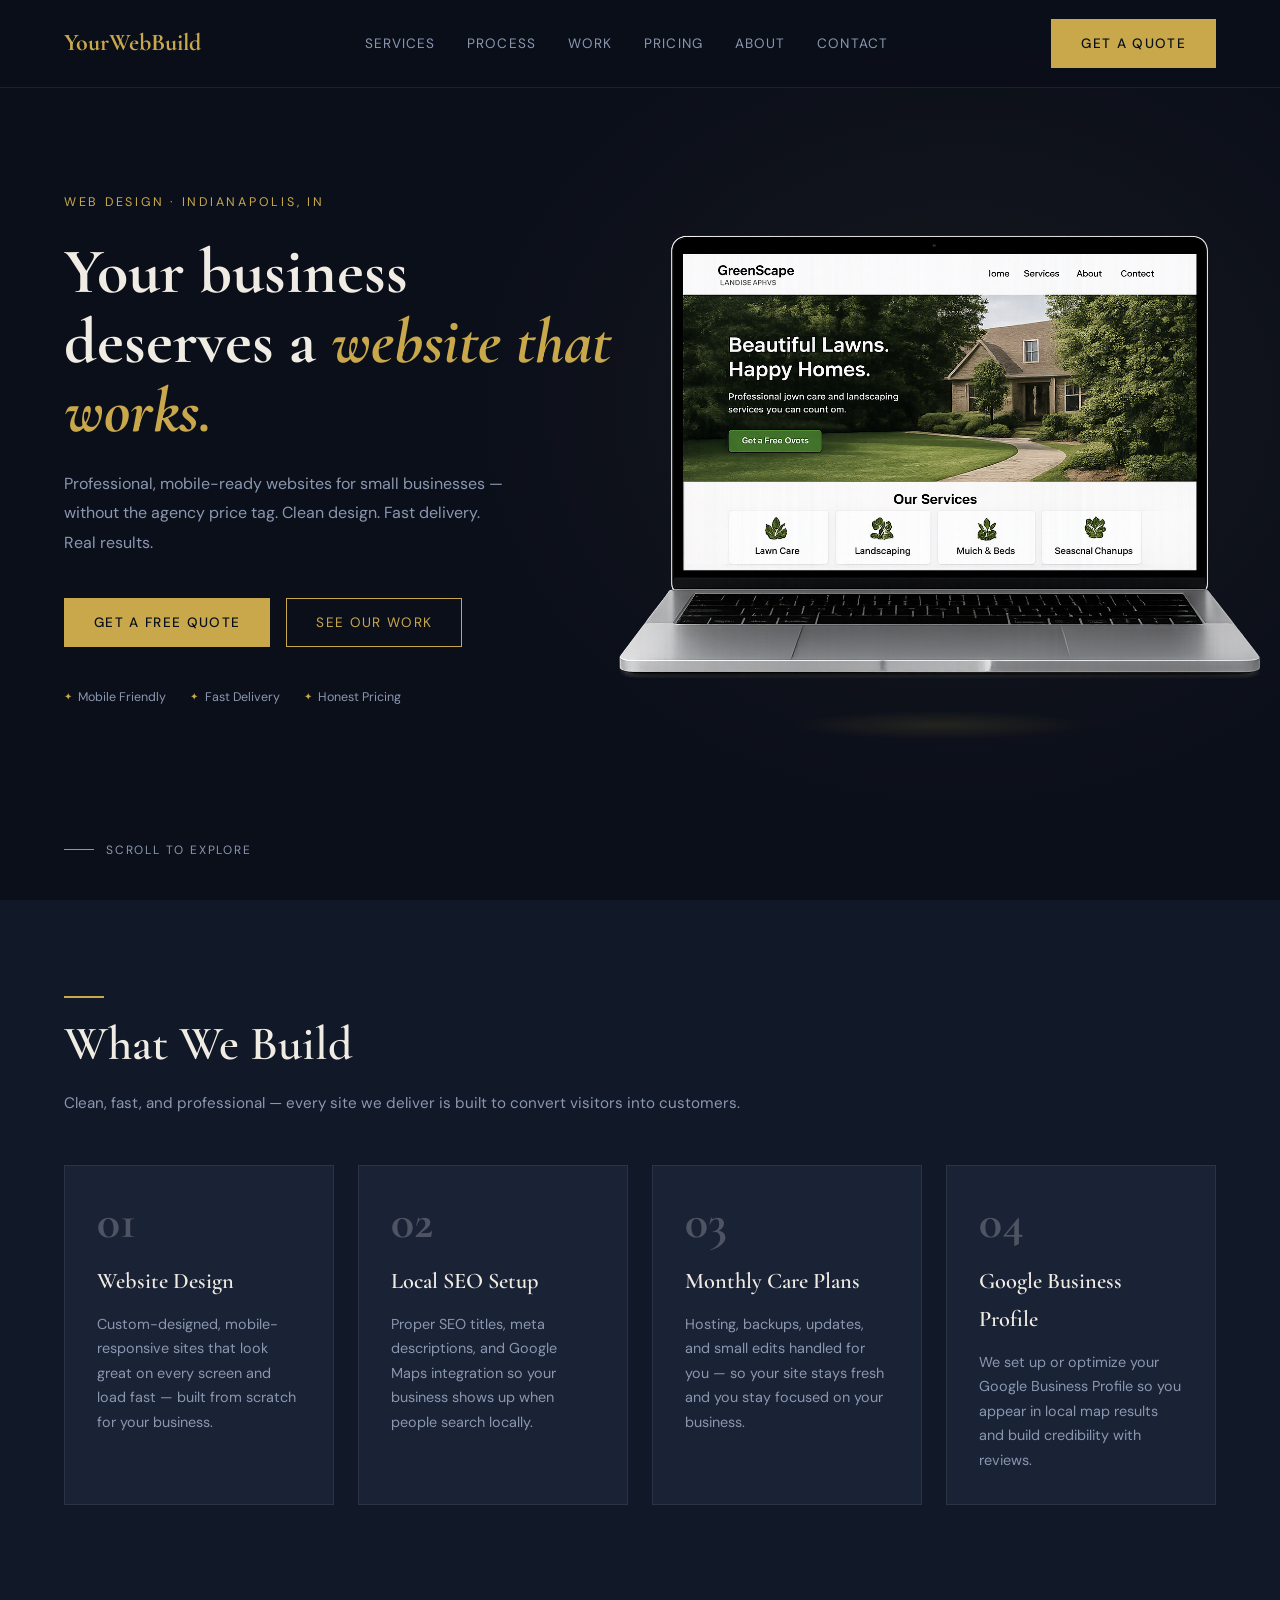
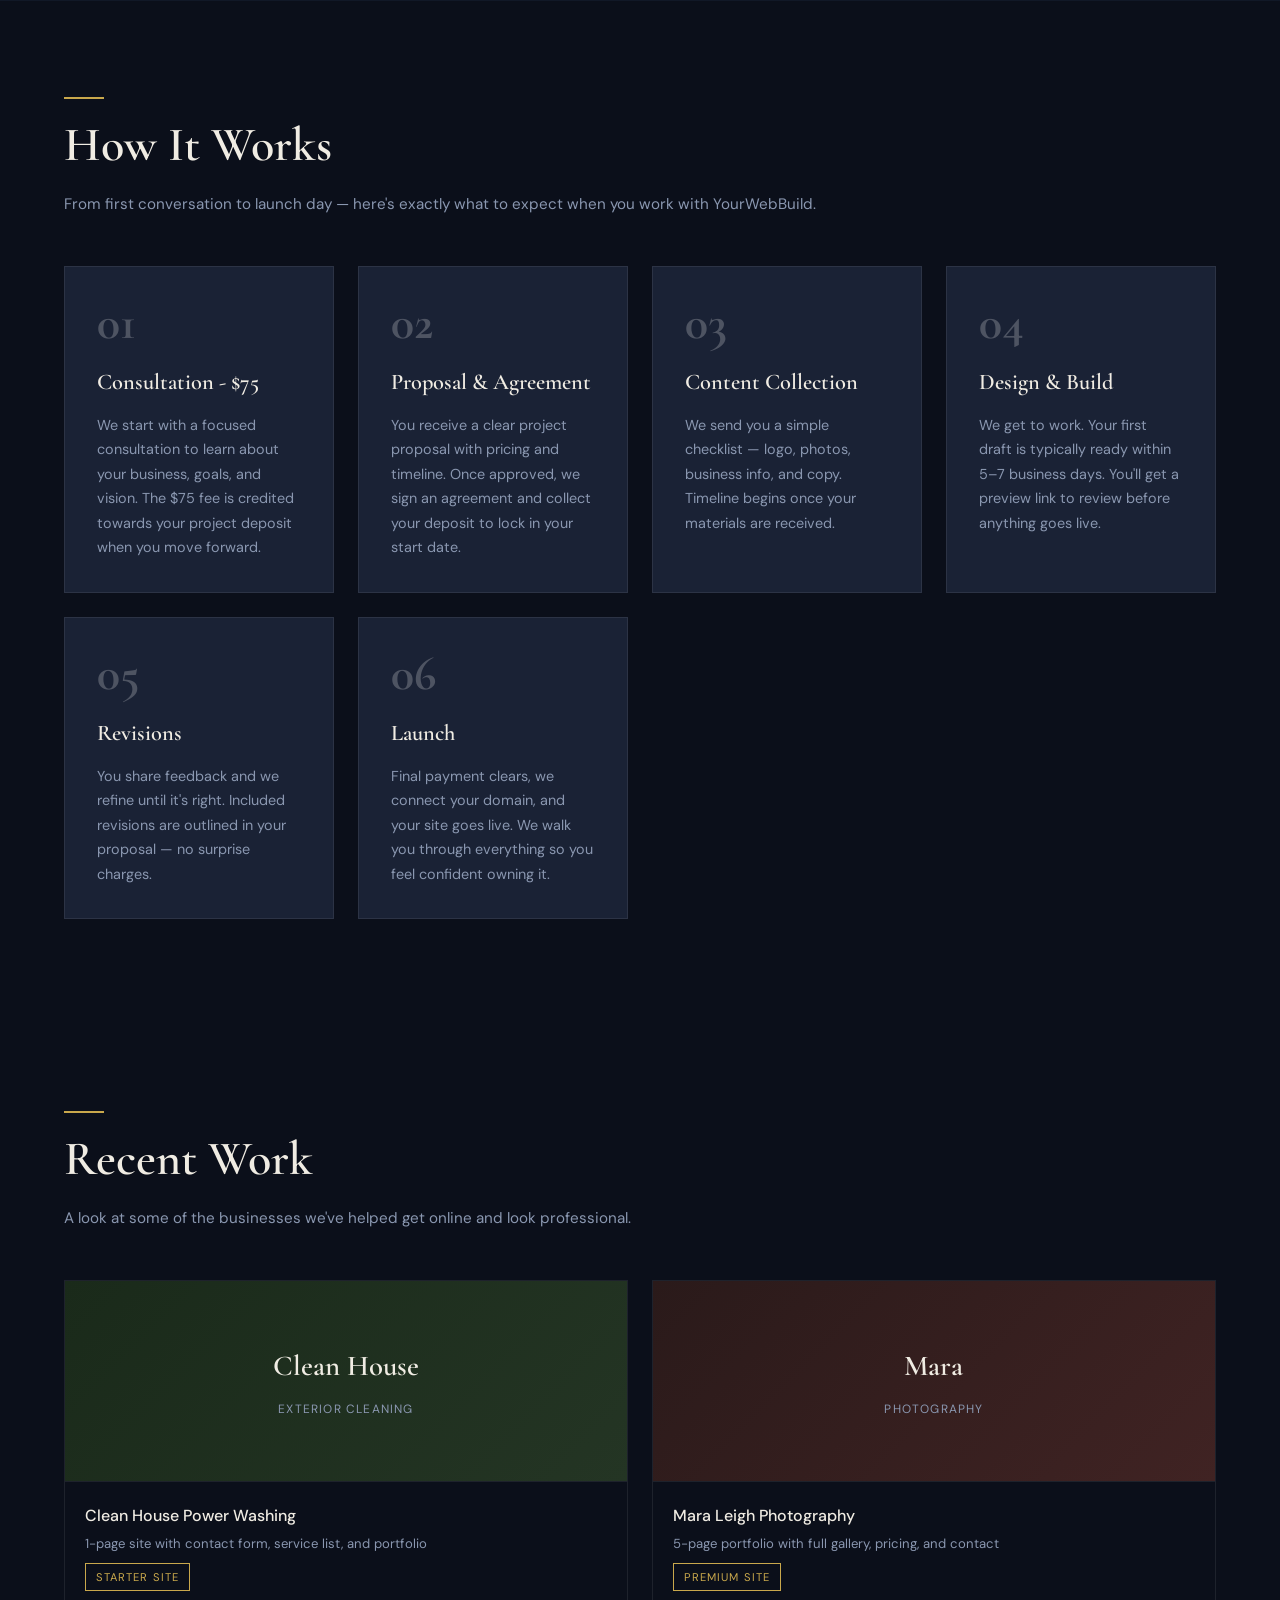
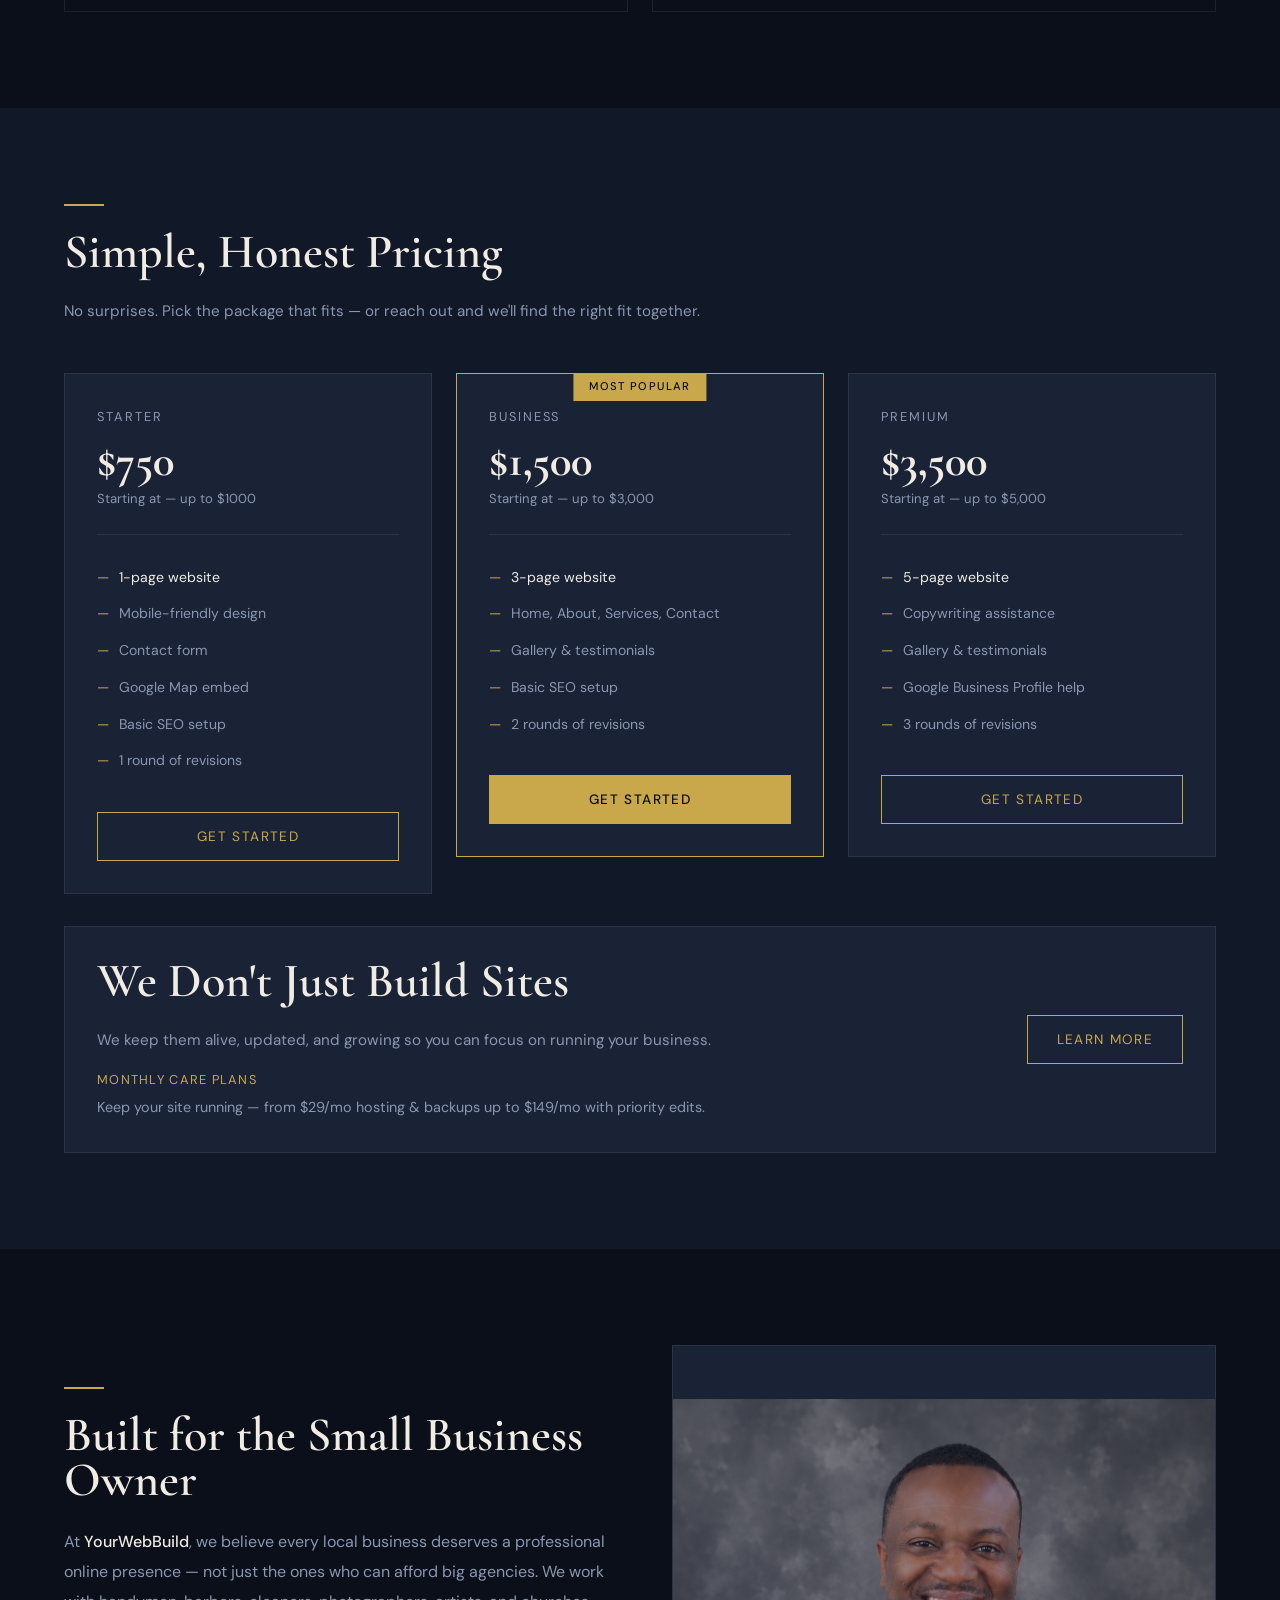
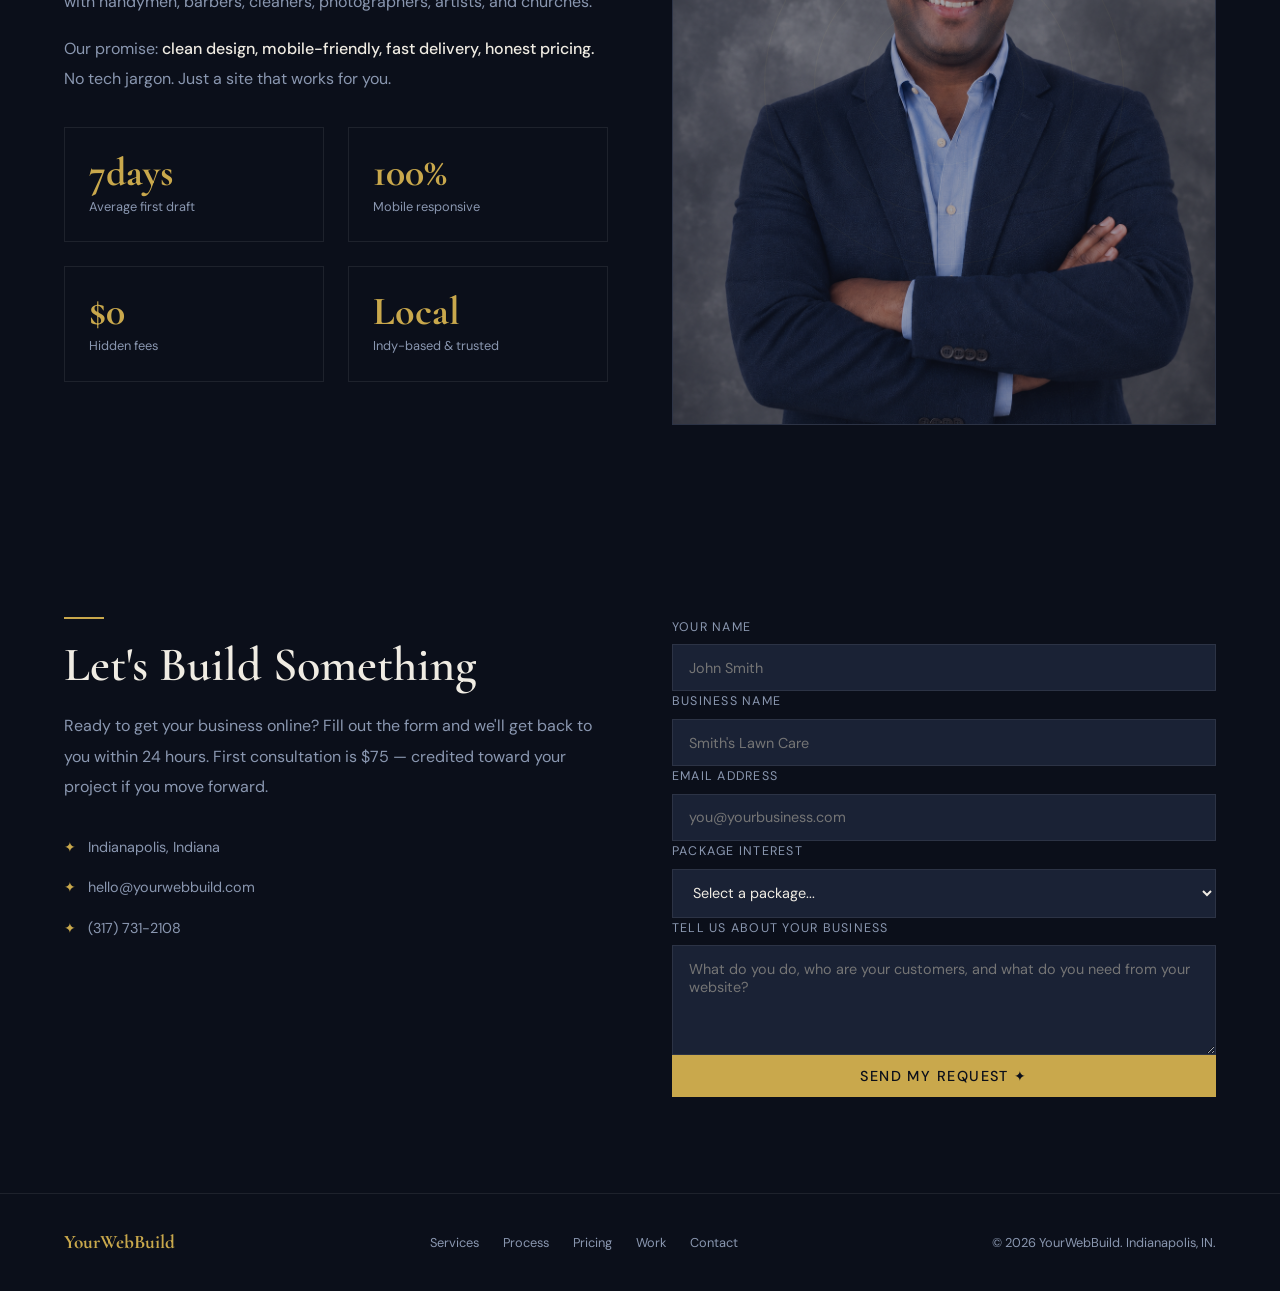
==== commit b509771f: "Update index.html" ====
--- a/index.html
+++ b/index.html
@@ -379,8 +379,8 @@
     <div class="process-step reveal d1">
       <div class="process-num">01</div>
       <h3>Consultation - $75</h3>
-      <p>We start with a focused consultation to learn about your business, goals, and vision. The $75 fee is credited towards your proejct deposit
-	  when you move forward - so its costs nothing extra if you're serious.</p>
+      <p>We start with a focused consultation to learn about your business, goals, and vision. The $75 fee is credited towards your project deposit
+	  when you move forward.</p>
     </div>
     <div class="process-step reveal d2">
       <div class="process-num">02</div>
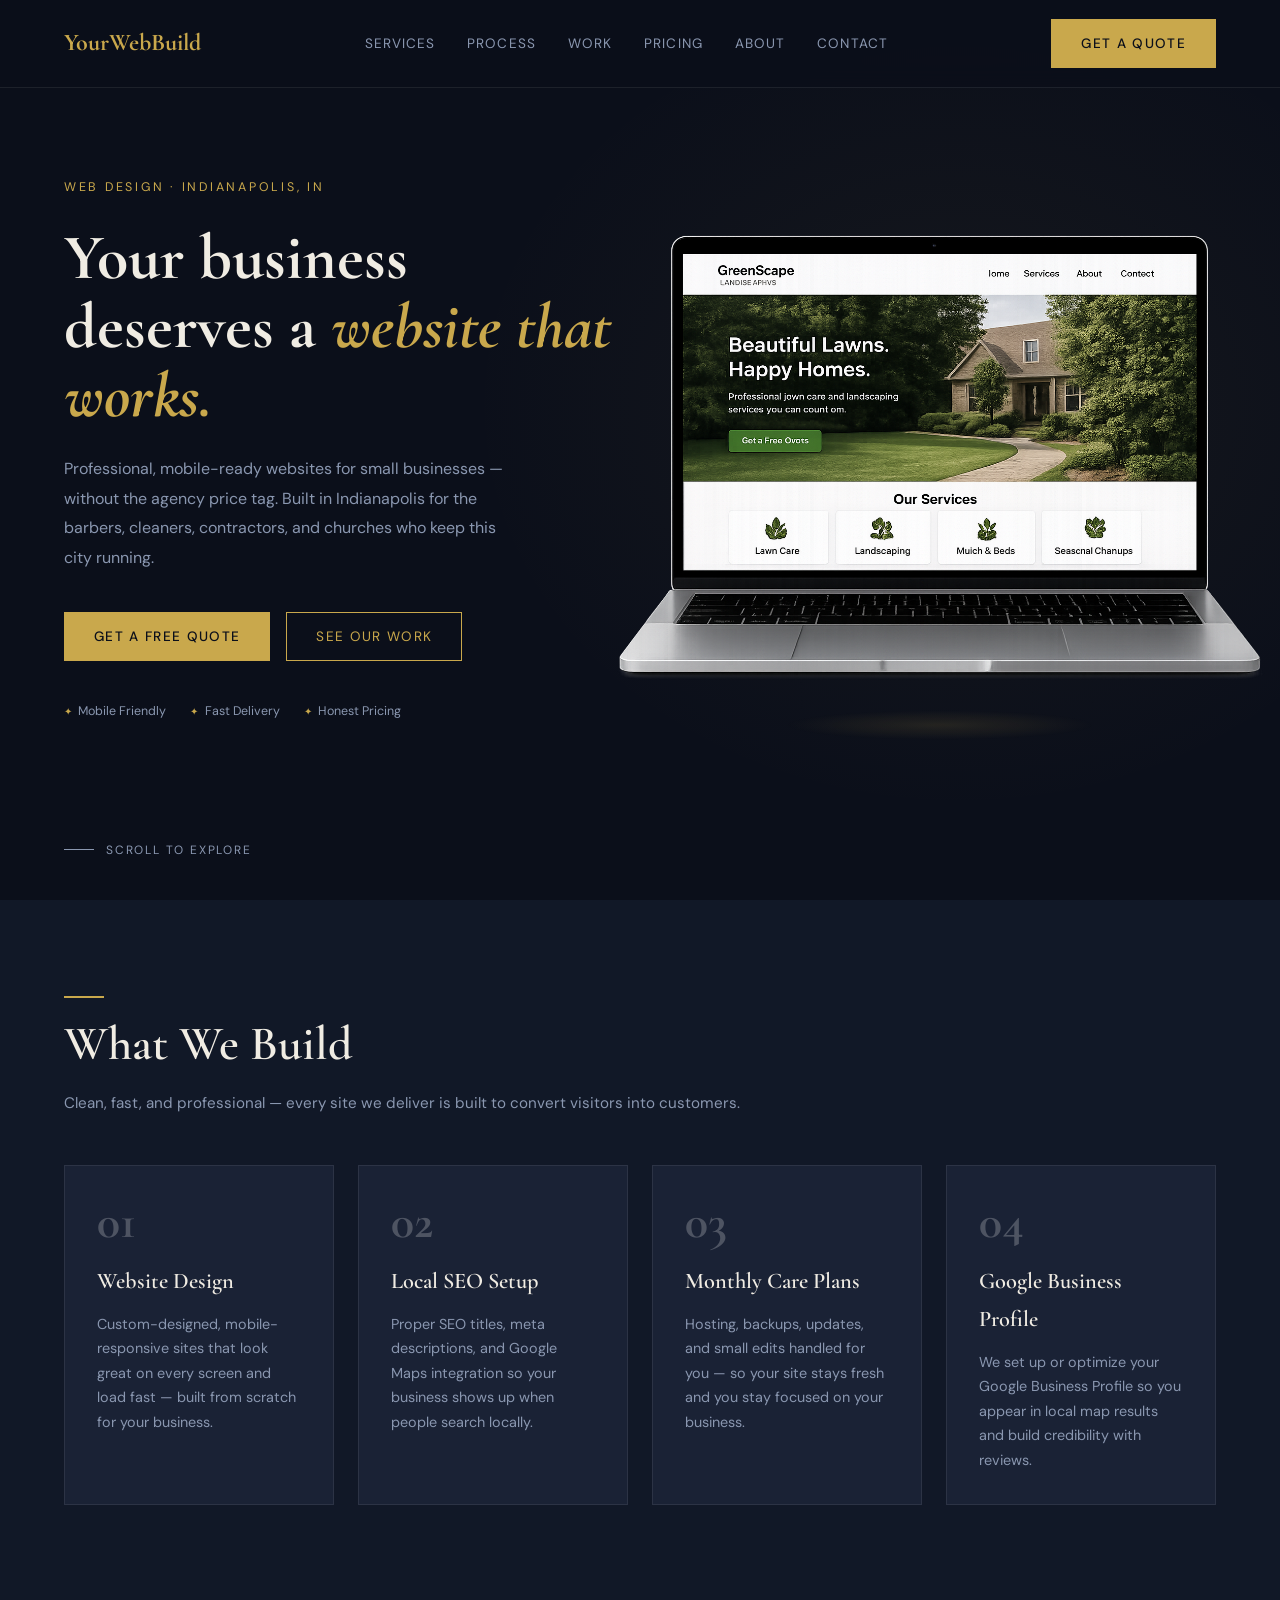
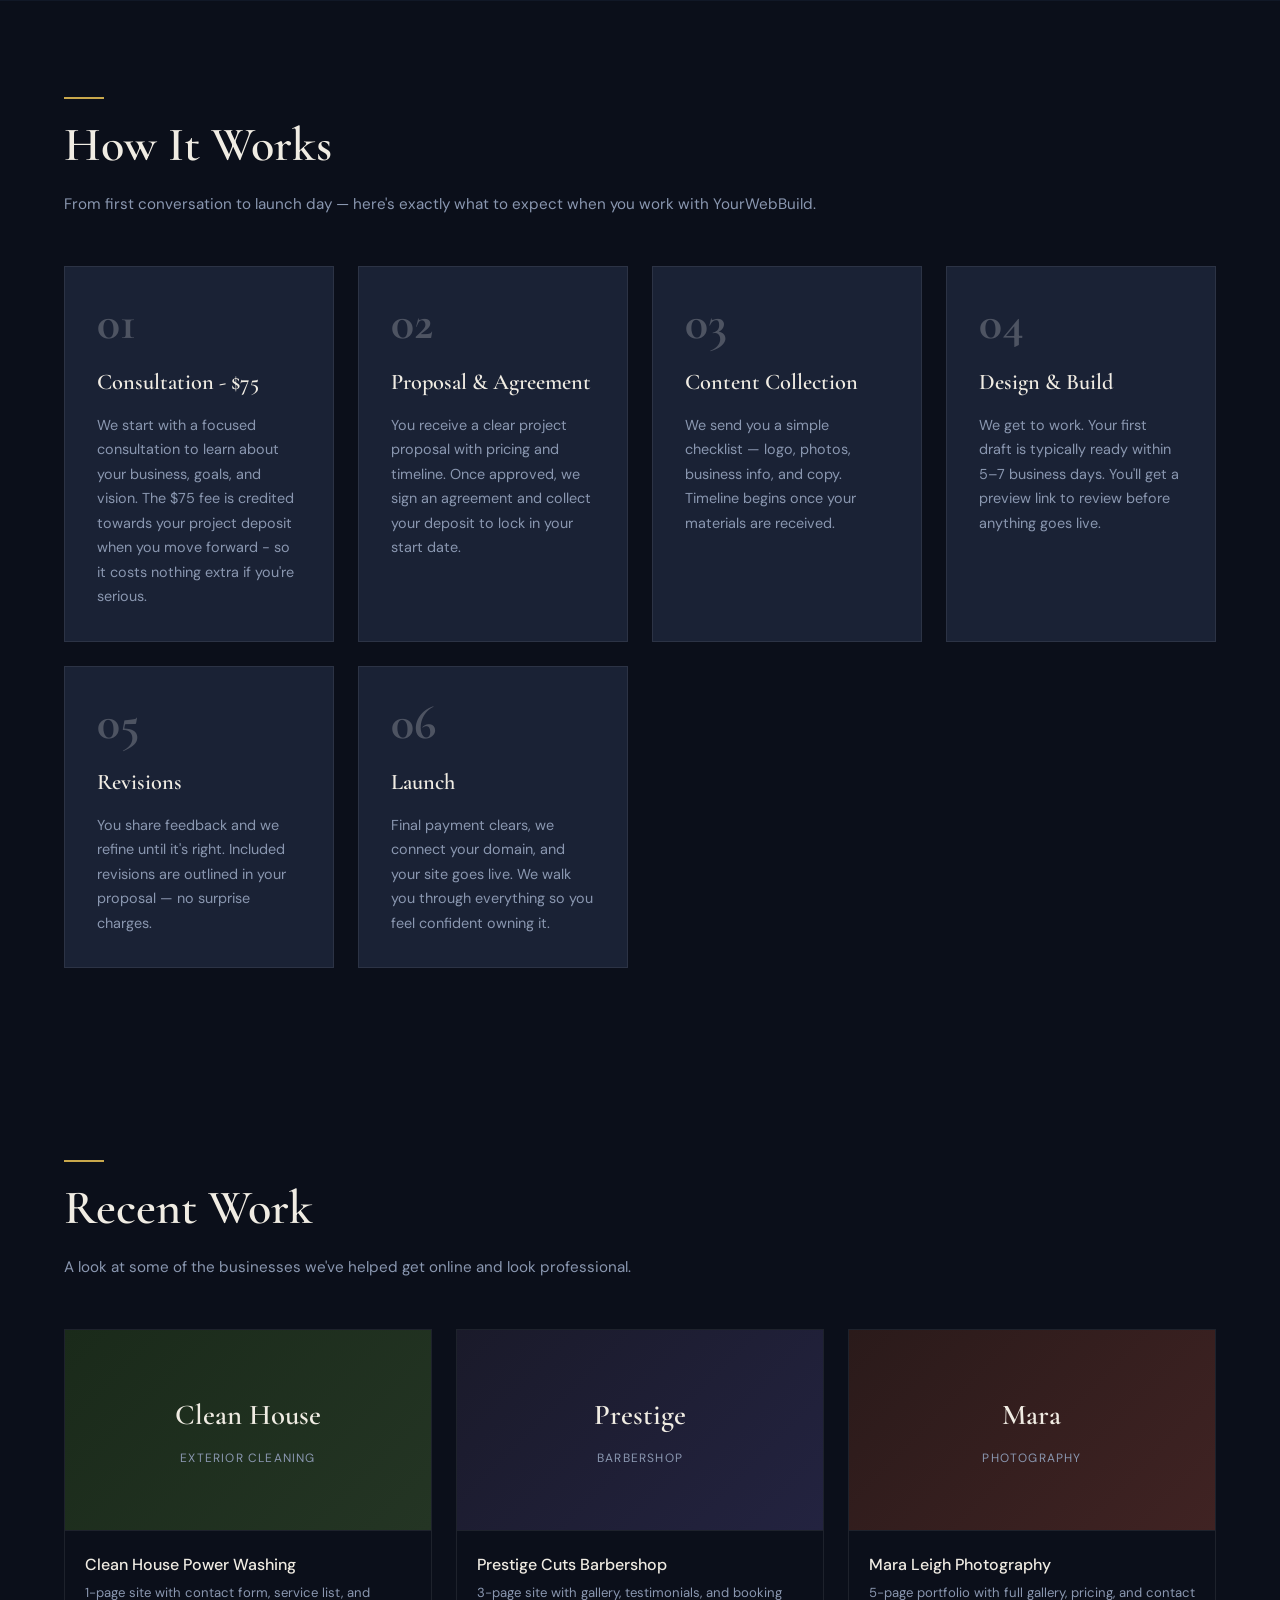
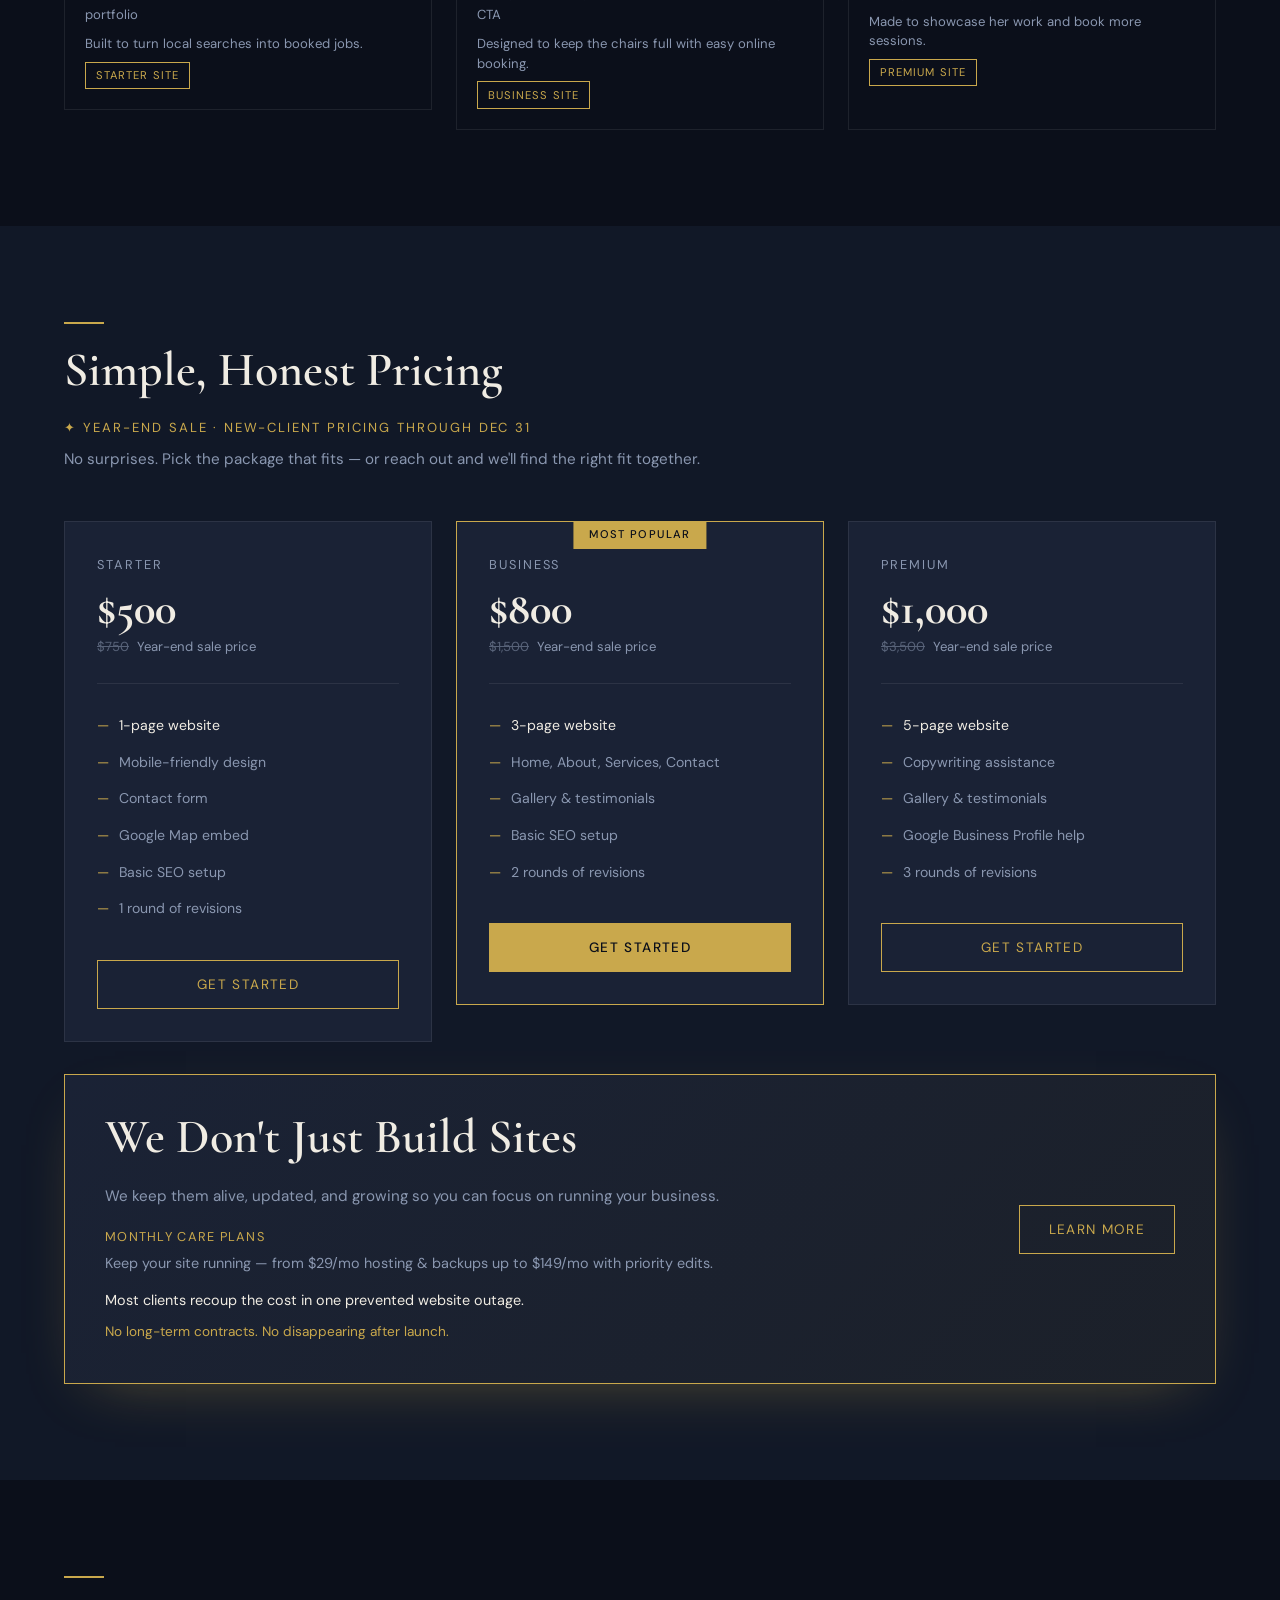
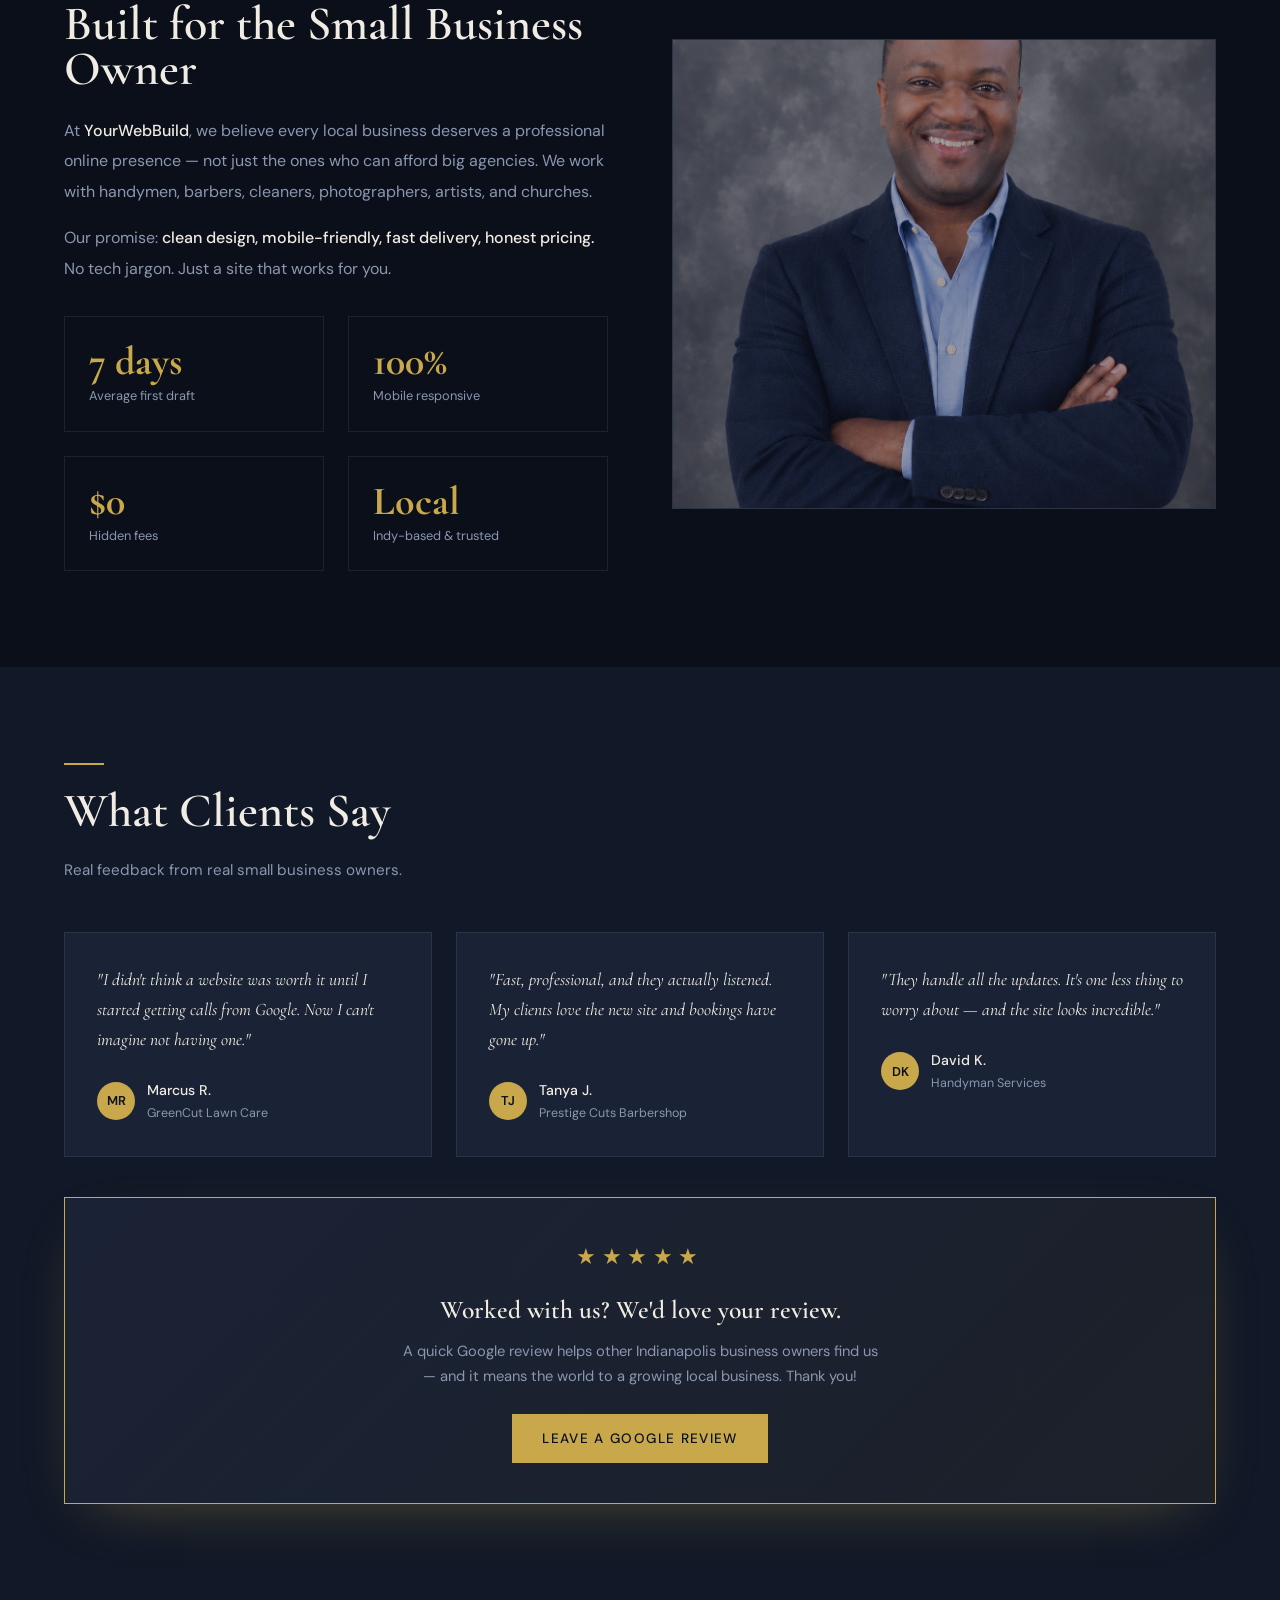
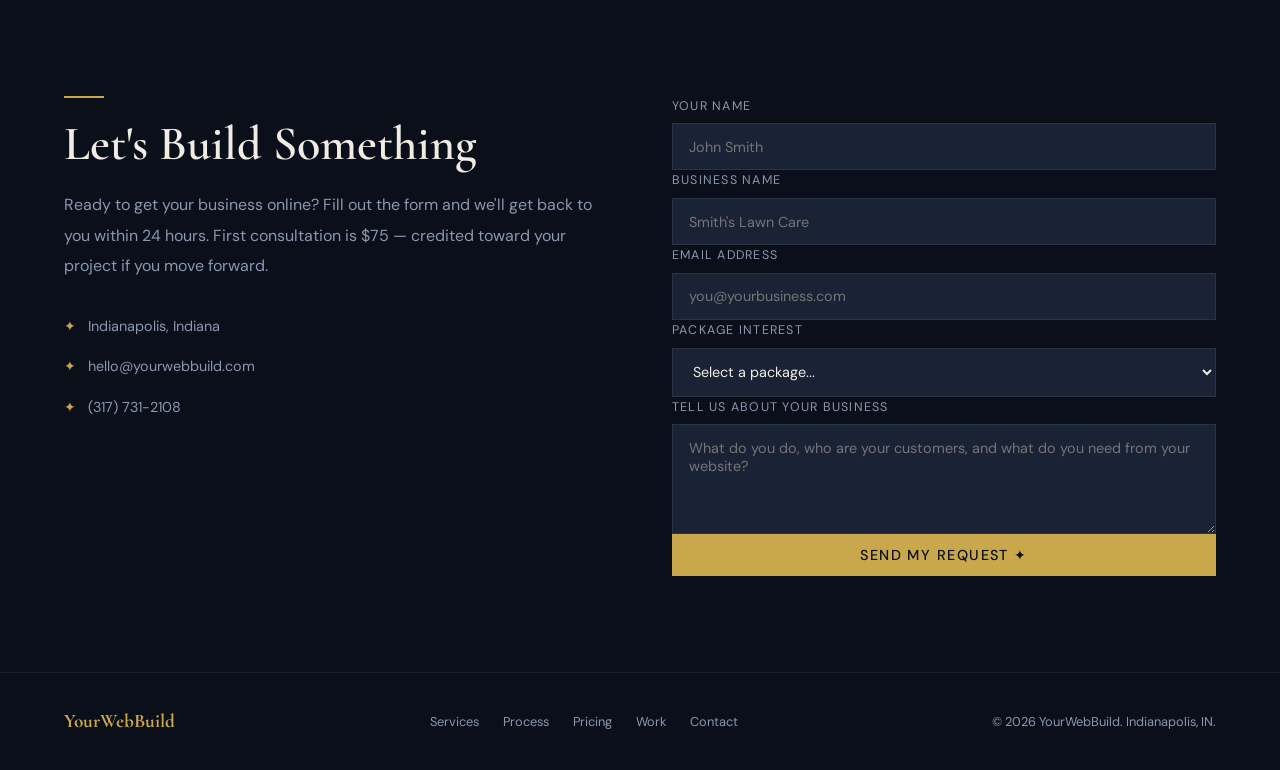
==== commit 2a07cf83: "Revise pricing and descriptions in index.html Updated pricing details and descriptions throughout th" ====
--- a/index.html
+++ b/index.html
@@ -6,20 +6,20 @@
 <meta charset="UTF-8"/>
 
 <!-- SEO Meta Tags -->
-<meta name="description" content="YourWebBuild designs professional, mobile-ready websites for small businesses in Indianapolis, IN. Affordable web design starting at $750. Get a free quote today."/>
+<meta name="description" content="YourWebBuild designs professional, mobile-ready websites for small businesses in Indianapolis, IN. Affordable web design starting at $500. Get a free quote today."/>
 <meta name="keywords" content="web design Indianapolis, small business website Indianapolis, affordable web design Indiana, local web designer Indy"/>
 <meta name="author" content="YourWebBuild"/>
 <meta name="robots" content="index, follow"/>
 
 <!-- Open Graph (shows preview when shared on Facebook, LinkedIn, etc.) -->
 <meta property="og:title" content="YourWebBuild — Affordable Web Design in Indianapolis"/>
-<meta property="og:description" content="Professional websites for small businesses starting at $750. Mobile-ready, fast delivery, honest pricing."/>
+<meta property="og:description" content="Professional websites for small businesses starting at $500. Mobile-ready, fast delivery, honest pricing."/>
 <meta property="og:type" content="website"/>
 <meta property="og:url" content="https://yourwebbuild.com"/>
 <meta property="og:image" content="https://yourwebbuild.com/Images/og-preview.jpg"/>
 <title>YourWebBuild</title>
 <link href="https://fonts.googleapis.com/css2?family=Cormorant+Garamond:wght@400;600;700&family=DM+Sans:wght@300;400;500&display=swap" rel="stylesheet"/>
-<link rel="icon" type="image/x-icon" href="Images/logo-light.png">
+<link rel="icon" type="image/x-icon" href="Images/yourwebbuild-logo.svg">
 
 <style>
 *{margin:0;padding:0;box-sizing:border-box;}
@@ -168,6 +168,7 @@
 .port-info{padding:1.25rem;border-top:1px solid var(--border);}
 .port-info h4{font-size:1rem;font-weight:500;margin-bottom:.25rem;}
 .port-info p{font-size:.82rem;color:var(--muted);}
+.port-outcome{font-size:.8rem;color:var(--gold);margin-top:.45rem;line-height:1.5;}
 .port-tag{display:inline-block;padding:.2rem .6rem;border:1px solid var(--gold);color:var(--gold);font-size:.7rem;letter-spacing:.1em;text-transform:uppercase;margin-top:.5rem;}
 
 /* Pricing */
@@ -188,9 +189,10 @@
 
 .care-banner {
   margin-top: 2rem;
-  padding: 2rem;
-  border: 1px solid var(--border);
-  background: var(--navy3);
+  padding: 2.5rem;
+  border: 1px solid var(--gold);
+  background: linear-gradient(135deg, var(--navy3), rgba(201,168,76,.06));
+  box-shadow: 0 20px 60px -30px rgba(201,168,76,.45);
   display: flex;
   align-items: center;
   justify-content: space-between;
@@ -200,6 +202,7 @@
 .care-right { flex-shrink: 0; max-width: 340px; }
 
 @media (max-width: 700px) {
+  .about-visual: 500px;
   .care-banner {
     flex-direction: column;
     align-items: flex-start;
@@ -208,6 +211,8 @@
 }
 
 /* About */
+.about-monogram img{height: auto; width: 100%; margin-top: 50px; padding: 0;}
+.about-monogram{font-family:'Cormorant Garamond',serif;font-size:5rem;font-weight:700;color:var(--gold);opacity:0;position:relative;z-index:1;transition:opacity .8s ease .5s; }
 .about-inner{display:grid;grid-template-columns:1fr 1fr;gap:4rem;align-items:center;}
 .about-text p{color:var(--muted);line-height:1.9;margin-bottom:1rem;}
 .about-text p strong{color:var(--white);font-weight:500;}
@@ -216,14 +221,13 @@
 .stat:hover{border-color:var(--gold);transform:translateY(-2px);}
 .stat-num{font-family:'Cormorant Garamond',serif;font-size:2.5rem;font-weight:700;color:var(--gold);line-height:1;}
 .stat-label{font-size:.8rem;color:var(--muted);margin-top:.25rem;}
-.about-visual{background:var(--navy3);border:1px solid var(--border);height:680px;display:flex;align-items:center;justify-content:center;position:relative;overflow:hidden;}
+.about-visual{background:var(--navy3);border:1px solid var(--border);height:470px;display:flex;align-items:center;justify-content:center;position:relative;overflow:hidden;}
 .ring{position:absolute;border-radius:50%;border:1px solid #c9a84c18;top:50%;left:50%;transform:translate(-50%,-50%) scale(0);opacity:0;transition:transform 1s cubic-bezier(.22,1,.36,1),opacity 1s ease;}
 .about-visual.visible .ring{opacity:1;}
 .about-visual.visible .ring1{transform:translate(-50%,-50%) scale(1);width:160px;height:160px;transition-delay:.1s;}
 .about-visual.visible .ring2{transform:translate(-50%,-50%) scale(1);width:260px;height:260px;transition-delay:.25s;}
 .about-visual.visible .ring3{transform:translate(-50%,-50%) scale(1);width:360px;height:360px;transition-delay:.4s;}
-.about-monogram{font-family:'Cormorant Garamond',serif;font-size:5rem;font-weight:700;color:var(--gold);opacity:0;position:relative;z-index:1;transition:opacity .8s ease .5s;}
-.about-monogram img{width: 100%; height: auto; margin-top: 150px;}	
+
 .about-visual.visible .about-monogram{opacity:.6;}
 
 /* Testimonials */
@@ -236,6 +240,10 @@
 .testi-avatar{width:38px;height:38px;border-radius:50%;background:var(--gold);display:flex;align-items:center;justify-content:center;font-size:.8rem;font-weight:600;color:var(--navy);flex-shrink:0;}
 .testi-name{font-size:.88rem;font-weight:500;}
 .testi-biz{font-size:.78rem;color:var(--muted);}
+.review-cta{margin-top:2.5rem;padding:2.5rem;border:1px solid var(--gold);background:linear-gradient(135deg,var(--navy3),rgba(201,168,76,.06));box-shadow:0 20px 60px -30px rgba(201,168,76,.45);text-align:center;}
+.review-stars{color:var(--gold);font-size:1.4rem;letter-spacing:.25em;margin-bottom:.75rem;}
+.review-cta h3{font-family:'Cormorant Garamond',serif;font-size:1.6rem;font-weight:600;margin-bottom:.5rem;}
+.review-cta p{font-size:.92rem;color:var(--muted);max-width:480px;margin:0 auto 1.5rem;line-height:1.7;}
 
 /* Contact */
 .contact-inner{display:grid;grid-template-columns:1fr 1fr;gap:4rem;}
@@ -258,10 +266,11 @@
 .footer-links a:hover{color:var(--gold);}
 
 @media(max-width:900px){
+  .about-monogram img {margin-top: 200px;}
   .hero-inner{grid-template-columns:1fr;}
   .hero-laptop{display:none;}
   .about-inner,.contact-inner{grid-template-columns:1fr;}
-  .about-visual{height:220px;}
+  .about-visual{height:420px;}
   .nav-links{display:none;}
   h2.section-title { line-height:1.15; }
 }
@@ -289,7 +298,7 @@
     <div class="hero-content">
       <div class="hero-tag">Web Design · Indianapolis, IN</div>
       <h1>Your business deserves a <em>website that works.</em></h1>
-      <p class="hero-sub">Professional, mobile-ready websites for small businesses — without the agency price tag. Clean design. Fast delivery. Real results.</p>
+      <p class="hero-sub">Professional, mobile-ready websites for small businesses — without the agency price tag. Built in Indianapolis for the barbers, cleaners, contractors, and churches who keep this city running.</p>
       <div class="hero-btns">
         <a href="#contact" class="btn btn-fill">Get a Free Quote</a>
         <a href="#portfolio" class="btn">See Our Work</a>
@@ -380,7 +389,7 @@
       <div class="process-num">01</div>
       <h3>Consultation - $75</h3>
       <p>We start with a focused consultation to learn about your business, goals, and vision. The $75 fee is credited towards your project deposit
-	  when you move forward.</p>
+	  when you move forward - so it costs nothing extra if you're serious.</p>
     </div>
     <div class="process-step reveal d2">
       <div class="process-num">02</div>
@@ -416,20 +425,21 @@
   <h2 class="section-title reveal d2">Recent Work</h2>
   <p class="section-sub reveal d3">A look at some of the businesses we've helped get online and look professional.</p>
   <div class="portfolio-grid">
-    <a href="https://darthomale88.github.io/Clean-house-site-demo/"><div class="port-card reveal d1"><div class="port-img p1"><div class="port-label"><span>Clean House</span><p style="font-size:.75rem;color:#8a97b0;letter-spacing:.1em;text-transform:uppercase;">Exterior Cleaning</p></div></div><div class="port-info"><h4>Clean House Power Washing</h4><p>1-page site with contact form, service list, and portfolio</p><span class="port-tag">Starter Site</span></div></div></a>
-   <!-- <div class="port-card reveal d2"><div class="port-img p2"><div class="port-label"><span>Prestige</span><p style="font-size:.75rem;color:#8a97b0;letter-spacing:.1em;text-transform:uppercase;">Barbershop</p></div></div><div class="port-info"><h4>Prestige Cuts Barbershop</h4><p>3-page site with gallery, testimonials, and booking CTA</p><span class="port-tag">Business Site</span></div></div>-->
-    <a href="https://darthomale88.github.io/Photography-site/"><div class="port-card reveal d3"><div class="port-img p3"><div class="port-label"><span>Mara</span><p style="font-size:.75rem;color:#8a97b0;letter-spacing:.1em;text-transform:uppercase;">Photography</p></div></div><div class="port-info"><h4>Mara Leigh Photography</h4><p>5-page portfolio with full gallery, pricing, and contact</p><span class="port-tag">Premium Site</span></div></div></a>
+    <a href="https://darthomale88.github.io/Clean-house-site-demo/"><div class="port-card reveal d1"><div class="port-img p1"><div class="port-label"><span>Clean House</span><p style="font-size:.75rem;color:#8a97b0;letter-spacing:.1em;text-transform:uppercase;">Exterior Cleaning</p></div></div><div class="port-info"><h4>Clean House Power Washing</h4><p>1-page site with contact form, service list, and portfolio</p><p class="port-outcome">Built to turn local searches into booked jobs.</p><span class="port-tag">Starter Site</span></div></div></a>
+    <div class="port-card reveal d2"><div class="port-img p2"><div class="port-label"><span>Prestige</span><p style="font-size:.75rem;color:#8a97b0;letter-spacing:.1em;text-transform:uppercase;">Barbershop</p></div></div><div class="port-info"><h4>Prestige Cuts Barbershop</h4><p>3-page site with gallery, testimonials, and booking CTA</p><p class="port-outcome">Designed to keep the chairs full with easy online booking.</p><span class="port-tag">Business Site</span></div></div>
+    <div class="port-card reveal d3"><div class="port-img p3"><div class="port-label"><span>Mara</span><p style="font-size:.75rem;color:#8a97b0;letter-spacing:.1em;text-transform:uppercase;">Photography</p></div></div><div class="port-info"><h4>Mara Leigh Photography</h4><p>5-page portfolio with full gallery, pricing, and contact</p><p class="port-outcome">Made to showcase her work and book more sessions.</p><span class="port-tag">Premium Site</span></div></div>
   </div>
 </section>
 
 <section id="pricing">
   <div class="gold-line reveal d1"></div>
   <h2 class="section-title reveal d2">Simple, Honest Pricing</h2>
+  <p class="reveal d3" style="color:var(--gold);font-size:.82rem;letter-spacing:.15em;text-transform:uppercase;margin-bottom:.5rem;">✦ Year-End Sale · New-Client Pricing Through Dec 31</p>
   <p class="section-sub reveal d3">No surprises. Pick the package that fits — or reach out and we'll find the right fit together.</p>
   <div class="pricing-grid">
-    <div class="price-card reveal d1"><div class="price-name">Starter</div><div class="price-amount">$750</div><div class="price-range">Starting at — up to $1000</div><ul class="price-features"><li class="hl">1-page website</li><li>Mobile-friendly design</li><li>Contact form</li><li>Google Map embed</li><li>Basic SEO setup</li><li>1 round of revisions</li></ul><a href="#contact" class="btn" style="width:100%;text-align:center;display:block;">Get Started</a></div>
-    <div class="price-card featured reveal d2"><div class="featured-badge">Most Popular</div><div class="price-name">Business</div><div class="price-amount">$1,500</div><div class="price-range">Starting at — up to $3,000</div><ul class="price-features"><li class="hl">3-page website</li><li>Home, About, Services, Contact</li><li>Gallery &amp; testimonials</li><li>Basic SEO setup</li><li>2 rounds of revisions</li></ul><a href="#contact" class="btn btn-fill" style="width:100%;text-align:center;display:block;">Get Started</a></div>
-    <div class="price-card reveal d3"><div class="price-name">Premium</div><div class="price-amount">$3,500</div><div class="price-range">Starting at — up to $5,000</div><ul class="price-features"><li class="hl">5-page website</li><li>Copywriting assistance</li><li>Gallery &amp; testimonials</li><li>Google Business Profile help</li><li>3 rounds of revisions</li></ul><a href="#contact" class="btn" style="width:100%;text-align:center;display:block;">Get Started</a></div>
+    <div class="price-card reveal d1"><div class="price-name">Starter</div><div class="price-amount">$500</div><div class="price-range"><span style="text-decoration:line-through;opacity:.55;">$750</span> &nbsp;Year-end sale price</div><ul class="price-features"><li class="hl">1-page website</li><li>Mobile-friendly design</li><li>Contact form</li><li>Google Map embed</li><li>Basic SEO setup</li><li>1 round of revisions</li></ul><a href="#contact" class="btn" style="width:100%;text-align:center;display:block;">Get Started</a></div>
+    <div class="price-card featured reveal d2"><div class="featured-badge">Most Popular</div><div class="price-name">Business</div><div class="price-amount">$800</div><div class="price-range"><span style="text-decoration:line-through;opacity:.55;">$1,500</span> &nbsp;Year-end sale price</div><ul class="price-features"><li class="hl">3-page website</li><li>Home, About, Services, Contact</li><li>Gallery &amp; testimonials</li><li>Basic SEO setup</li><li>2 rounds of revisions</li></ul><a href="#contact" class="btn btn-fill" style="width:100%;text-align:center;display:block;">Get Started</a></div>
+    <div class="price-card reveal d3"><div class="price-name">Premium</div><div class="price-amount">$1,000</div><div class="price-range"><span style="text-decoration:line-through;opacity:.55;">$3,500</span> &nbsp;Year-end sale price</div><ul class="price-features"><li class="hl">5-page website</li><li>Copywriting assistance</li><li>Gallery &amp; testimonials</li><li>Google Business Profile help</li><li>3 rounds of revisions</li></ul><a href="#contact" class="btn" style="width:100%;text-align:center;display:block;">Get Started</a></div>
 	
 	
 	
@@ -443,6 +453,8 @@
     <p class= "reveal d3" style="color:var(--muted);font-size:.95rem;margin-bottom:1rem;">We keep them alive, updated, and growing so you can focus on running your business.</p>
     <div class= "reveal d4"style="font-size:.8rem;letter-spacing:.1em;text-transform:uppercase;color:var(--gold);margin-bottom:.25rem;">Monthly Care Plans</div>
     <div class= "reveal d4" style="color:var(--muted);font-size:.9rem;">Keep your site running — from $29/mo hosting &amp; backups up to $149/mo with priority edits.</div>
+    <div class= "reveal d4" style="color:var(--white);font-size:.9rem;margin-top:.75rem;">Most clients recoup the cost in one prevented website outage.</div>
+    <div class= "reveal d5" style="color:var(--gold);font-size:.85rem;margin-top:.5rem;">No long-term contracts. No disappearing after launch.</div>
   </div>
 
   <div class="care-right" style="display:flex;align-items:center;">
@@ -462,7 +474,7 @@
       <p class="reveal d3">At <strong>YourWebBuild</strong>, we believe every local business deserves a professional online presence — not just the ones who can afford big agencies. We work with handymen, barbers, cleaners, photographers, artists, and churches.</p>
       <p class="reveal d4">Our promise: <strong>clean design, mobile-friendly, fast delivery, honest pricing.</strong> No tech jargon. Just a site that works for you.</p>
       <div class="about-stats">
-        <div class="stat reveal d1"><div class="stat-num">7days</div><div class="stat-label">Average first draft</div></div>
+        <div class="stat reveal d1"><div class="stat-num">7 days</div><div class="stat-label">Average first draft</div></div>
         <div class="stat reveal d2"><div class="stat-num">100%</div><div class="stat-label">Mobile responsive</div></div>
         <div class="stat reveal d3"><div class="stat-num">$0</div><div class="stat-label">Hidden fees</div></div>
         <div class="stat reveal d4"><div class="stat-num">Local</div><div class="stat-label">Indy-based &amp; trusted</div></div>
@@ -475,7 +487,7 @@
   </div>
 </section>
 
-<!--<section id="testimonials">
+<section id="testimonials">
   <div class="gold-line reveal d1"></div>
   <h2 class="section-title reveal d2">What Clients Say</h2>
   <p class="section-sub reveal d3">Real feedback from real small business owners.</p>
@@ -484,7 +496,17 @@
     <div class="testi-card reveal d2"><p class="testi-quote">"Fast, professional, and they actually listened. My clients love the new site and bookings have gone up."</p><div class="testi-author"><div class="testi-avatar">TJ</div><div><div class="testi-name">Tanya J.</div><div class="testi-biz">Prestige Cuts Barbershop</div></div></div></div>
     <div class="testi-card reveal d3"><p class="testi-quote">"They handle all the updates. It's one less thing to worry about — and the site looks incredible."</p><div class="testi-author"><div class="testi-avatar">DK</div><div><div class="testi-name">David K.</div><div class="testi-biz">Handyman Services</div></div></div></div>
   </div>
-</section>-->
+
+  <div class="review-cta reveal d1">
+    <div class="review-stars" aria-hidden="true">★★★★★</div>
+    <h3>Worked with us? We'd love your review.</h3>
+    <p>A quick Google review helps other Indianapolis business owners find us — and it means the world to a growing local business. Thank you!</p>
+    <!-- ▼ REPLACE the link below with your Google review link.
+         Get it from your Google Business Profile → "Ask for reviews" → copy link.
+         It will look like: https://g.page/r/XXXXXXXXXXXX/review -->
+    <a href="https://g.page/r/YOUR-REVIEW-LINK/review" class="btn btn-fill" target="_blank" rel="noopener">Leave a Google Review</a>
+  </div>
+</section>
 
 <section id="contact">
   <div class="contact-inner">
@@ -538,9 +560,9 @@
 	      <label>Package Interest</label>
 	      <select name="package">
 	        <option value="">Select a package...</option>
-	        <option>Starter Site ($500–$900)</option>
-	        <option>Business Site ($1,000–$1,800)</option>
-	        <option>Premium Site ($2,000–$3,500)</option>
+	        <option>Starter Site ($500)</option>
+	        <option>Business Site ($800)</option>
+	        <option>Premium Site ($1,000)</option>
 	        <option>Not sure — let's talk</option>
 	      </select>
 	    </div>
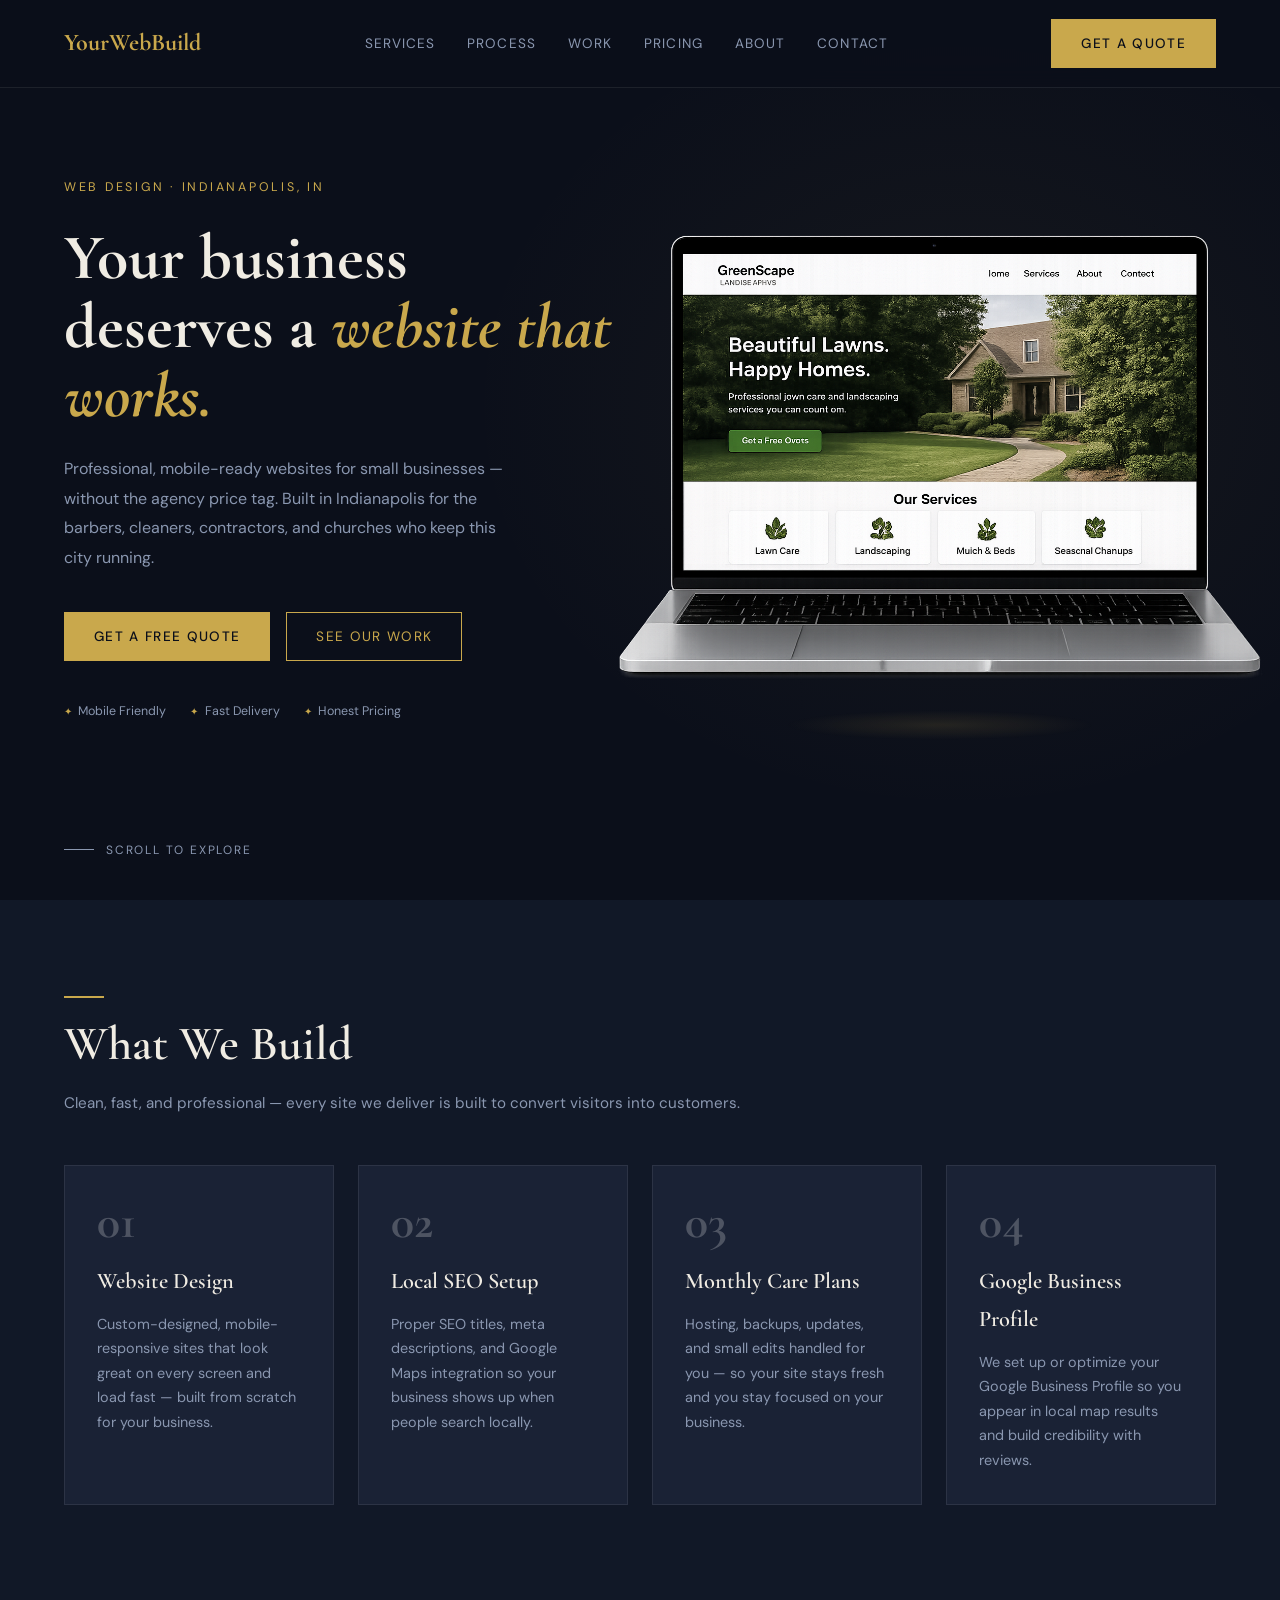
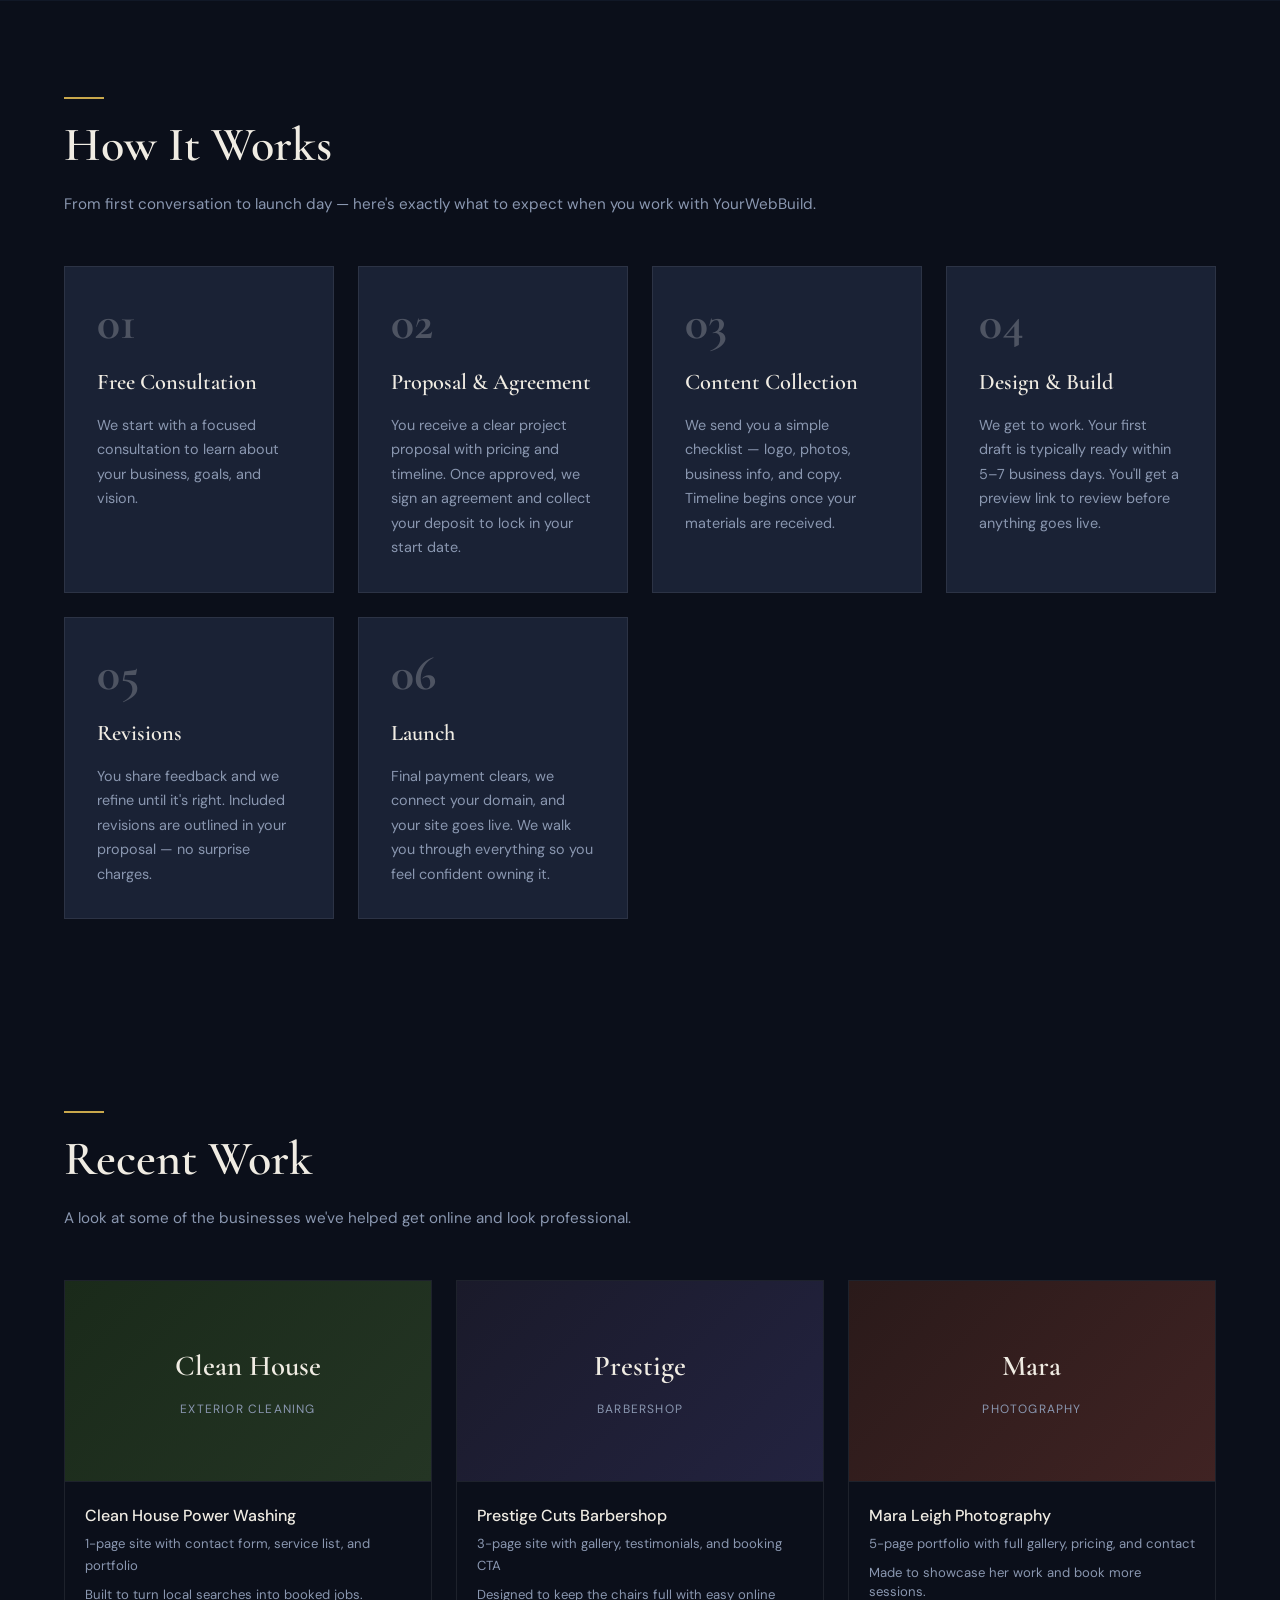
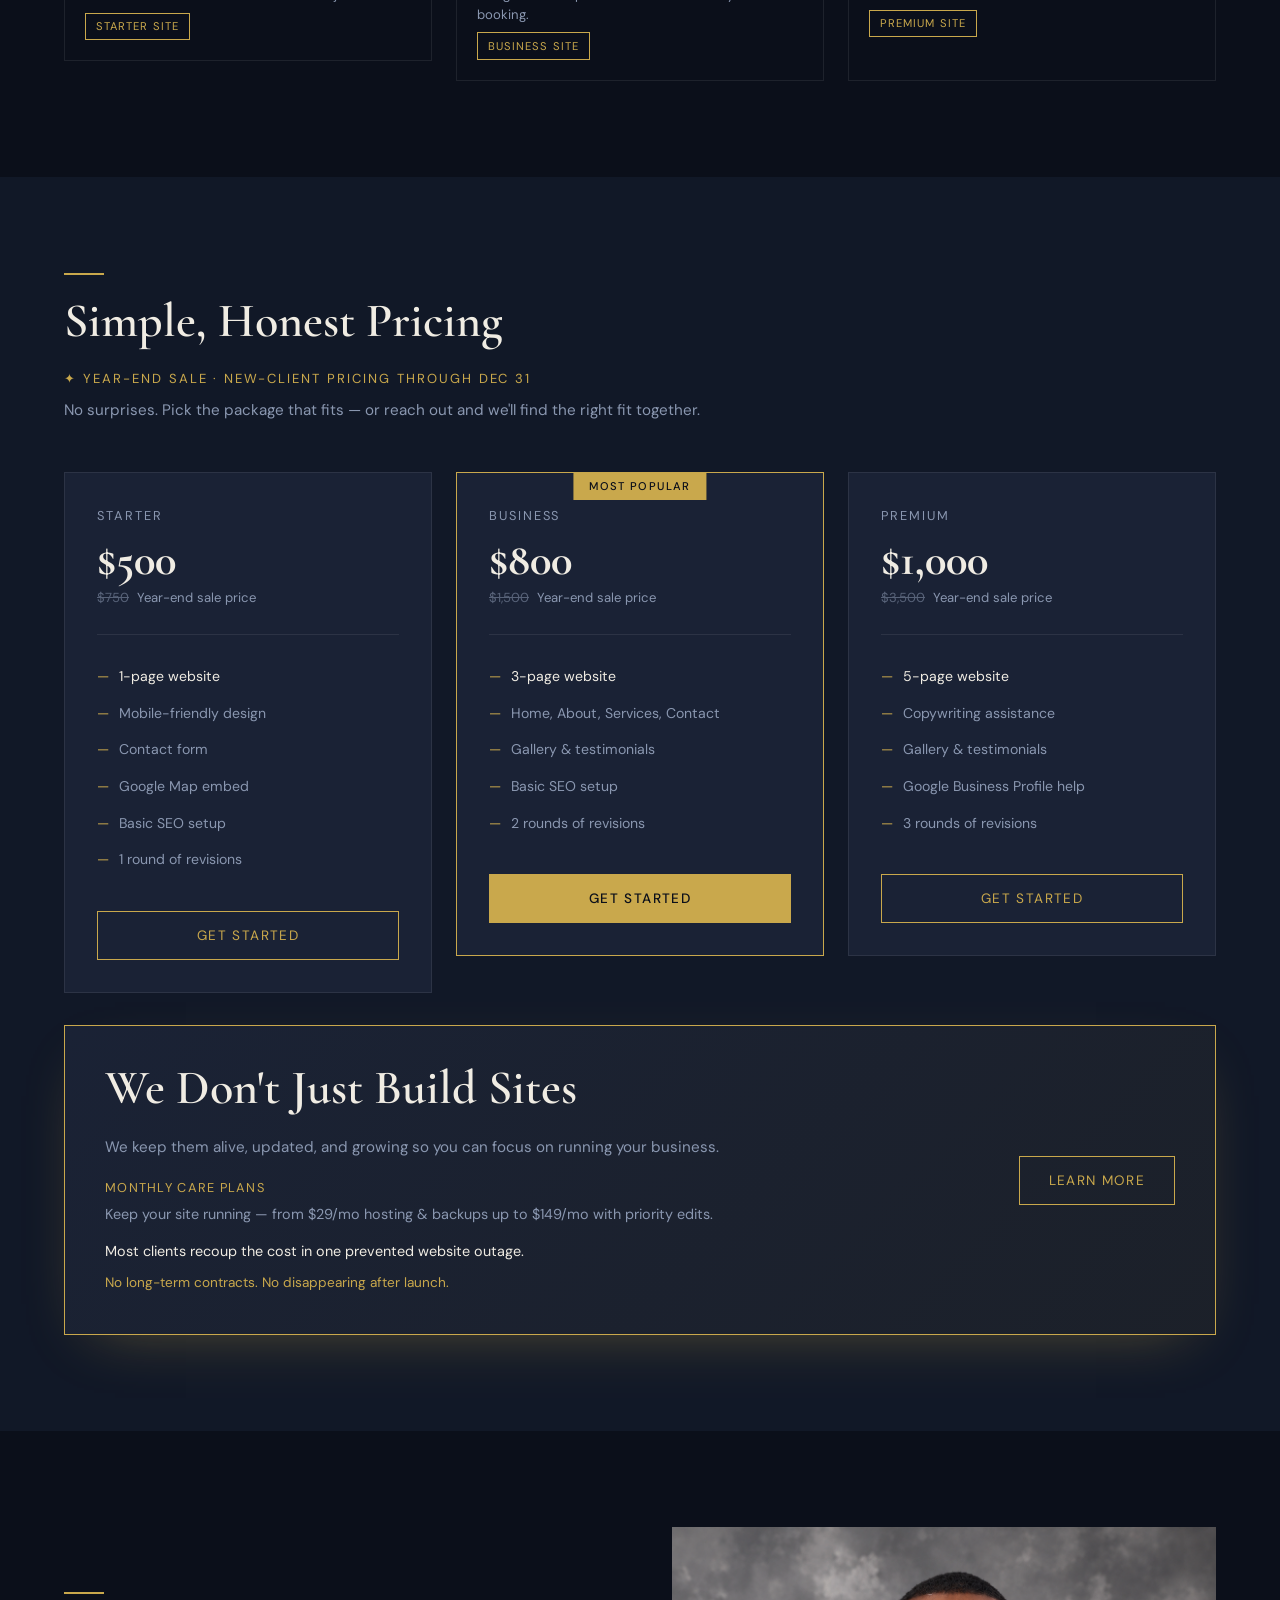
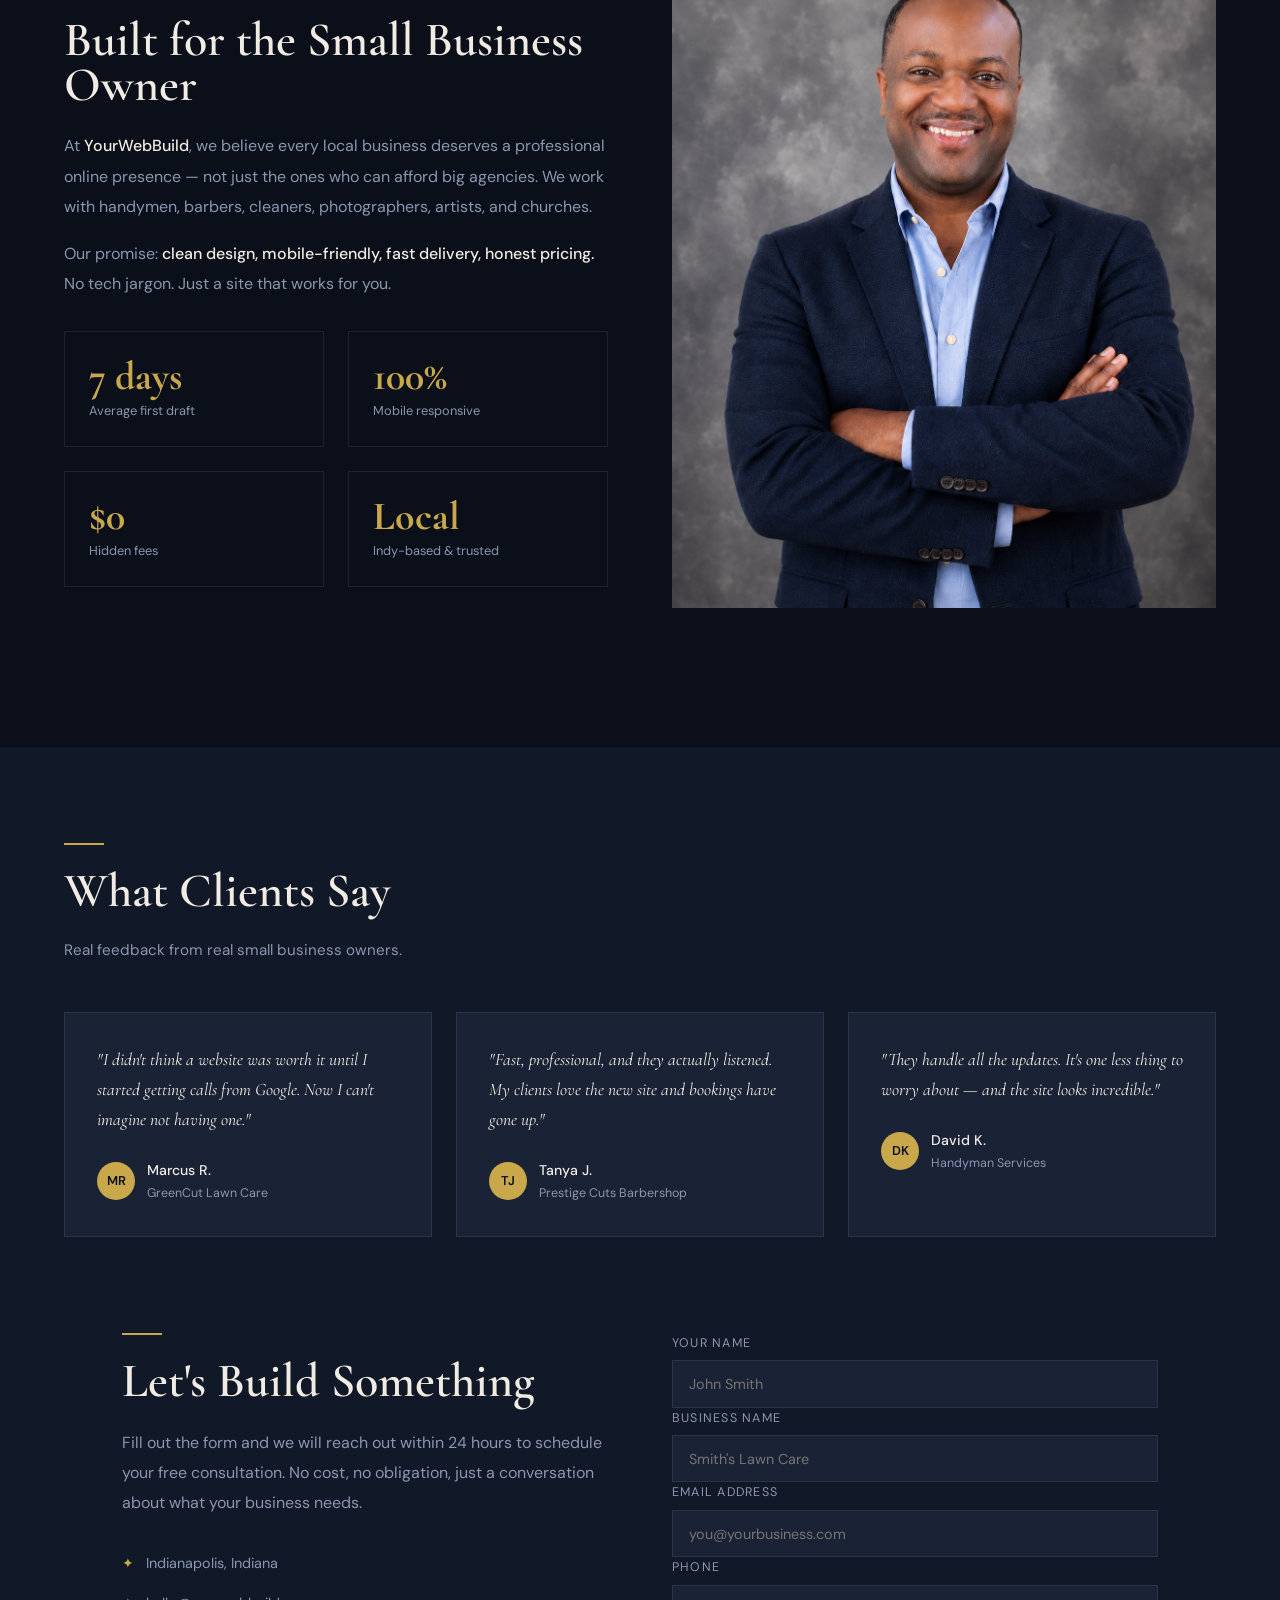
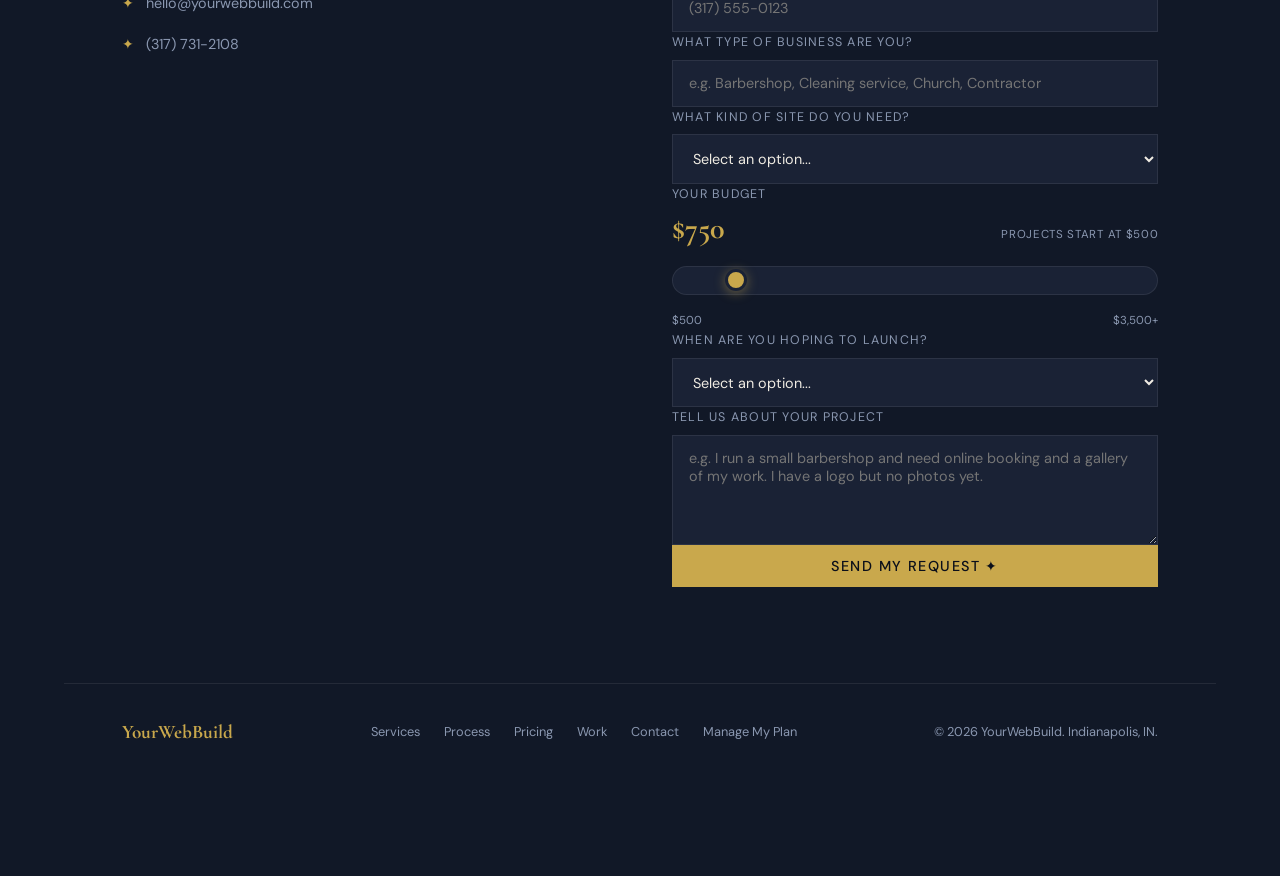
==== commit 67cc87e8: "Revise SEO, consultation details, and contact form Updated SEO keywords and adjusted styles for mobi" ====
--- a/index.html
+++ b/index.html
@@ -7,7 +7,7 @@
 
 <!-- SEO Meta Tags -->
 <meta name="description" content="YourWebBuild designs professional, mobile-ready websites for small businesses in Indianapolis, IN. Affordable web design starting at $500. Get a free quote today."/>
-<meta name="keywords" content="web design Indianapolis, small business website Indianapolis, affordable web design Indiana, local web designer Indy"/>
+<meta name="keywords" content="web design Indianapolis, small business website Indianapolis, affordable web design Indiana, local web designer Indy, black owned business, black own web designer"/>
 <meta name="author" content="YourWebBuild"/>
 <meta name="robots" content="index, follow"/>
 
@@ -201,18 +201,11 @@
 .care-left { flex: 1; }
 .care-right { flex-shrink: 0; max-width: 340px; }
 
-@media (max-width: 700px) {
-  .about-visual: 500px;
-  .care-banner {
-    flex-direction: column;
-    align-items: flex-start;
-  }
-  .care-right { max-width: 100%; }
-}
+
 
 /* About */
-.about-monogram img{height: auto; width: 100%; margin-top: 50px; padding: 0;}
-.about-monogram{font-family:'Cormorant Garamond',serif;font-size:5rem;font-weight:700;color:var(--gold);opacity:0;position:relative;z-index:1;transition:opacity .8s ease .5s; }
+.about-monogram img{/* height: auto;*/ width: 100%; padding: 0;}
+.about-monogram{font-family:'Cormorant Garamond',serif;font-size:5rem; height: 100%; font-weight:700;color:var(--gold);opacity:0;position:relative;z-index:1;transition:opacity .8s ease .5s;}
 .about-inner{display:grid;grid-template-columns:1fr 1fr;gap:4rem;align-items:center;}
 .about-text p{color:var(--muted);line-height:1.9;margin-bottom:1rem;}
 .about-text p strong{color:var(--white);font-weight:500;}
@@ -221,7 +214,7 @@
 .stat:hover{border-color:var(--gold);transform:translateY(-2px);}
 .stat-num{font-family:'Cormorant Garamond',serif;font-size:2.5rem;font-weight:700;color:var(--gold);line-height:1;}
 .stat-label{font-size:.8rem;color:var(--muted);margin-top:.25rem;}
-.about-visual{background:var(--navy3);border:1px solid var(--border);height:470px;display:flex;align-items:center;justify-content:center;position:relative;overflow:hidden;}
+.about-visual{background: var(--navy3);border:1px solid var(--border);height:600px;display:flex;align-items:center;justify-content:center;position:relative;overflow:hidden;}
 .ring{position:absolute;border-radius:50%;border:1px solid #c9a84c18;top:50%;left:50%;transform:translate(-50%,-50%) scale(0);opacity:0;transition:transform 1s cubic-bezier(.22,1,.36,1),opacity 1s ease;}
 .about-visual.visible .ring{opacity:1;}
 .about-visual.visible .ring1{transform:translate(-50%,-50%) scale(1);width:160px;height:160px;transition-delay:.1s;}
@@ -229,6 +222,16 @@
 .about-visual.visible .ring3{transform:translate(-50%,-50%) scale(1);width:360px;height:360px;transition-delay:.4s;}
 
 .about-visual.visible .about-monogram{opacity:.6;}
+
+
+@media (max-width: 700px) {
+   .about-visual{background: red; padding: 0; height: 20px;}
+  .care-banner {
+    flex-direction: column;
+    align-items: flex-start;
+  }
+  .care-right { max-width: 100%; }
+}
 
 /* Testimonials */
 #testimonials{background:var(--navy2);}
@@ -261,20 +264,28 @@
 footer{padding:2rem 5%;border-top:1px solid var(--border);display:flex;align-items:center;justify-content:space-between;flex-wrap:wrap;gap:1rem;}
 .footer-logo{font-family:'Cormorant Garamond',serif;font-size:1.2rem;font-weight:700;color:var(--gold);}
 .footer-copy{font-size:.8rem;color:var(--muted);}
-.footer-links{display:flex;gap:1.5rem;}
+.footer-links{display:flex;gap:1.5rem;flex-wrap:wrap;}
 .footer-links a{font-size:.8rem;color:var(--muted);}
 .footer-links a:hover{color:var(--gold);}
 
 @media(max-width:900px){
-  .about-monogram img {margin-top: 200px;}
+  
   .hero-inner{grid-template-columns:1fr;}
   .hero-laptop{display:none;}
   .about-inner,.contact-inner{grid-template-columns:1fr;}
-  .about-visual{height:420px;}
+  .about-visual{height:520px;}
   .nav-links{display:none;}
   h2.section-title { line-height:1.15; }
 }
 }
+
+@media (max-width: 1200px){
+	about-visual: background: red;
+
+}
+
+
+
 </style>
 </head>
 <body>
@@ -387,9 +398,8 @@
   <div class="process-grid">
     <div class="process-step reveal d1">
       <div class="process-num">01</div>
-      <h3>Consultation - $75</h3>
-      <p>We start with a focused consultation to learn about your business, goals, and vision. The $75 fee is credited towards your project deposit
-	  when you move forward - so it costs nothing extra if you're serious.</p>
+      <h3>Free Consultation</h3>
+      <p>We start with a focused consultation to learn about your business, goals, and vision. </p>
     </div>
     <div class="process-step reveal d2">
       <div class="process-num">02</div>
@@ -480,10 +490,10 @@
         <div class="stat reveal d4"><div class="stat-num">Local</div><div class="stat-label">Indy-based &amp; trusted</div></div>
       </div>
     </div>
-    <div class="about-visual reveal-right">
+    <!--<div class="about-visual reveal-right"> </div>-->
       <div class="ring ring1"></div><div class="ring ring2"></div><div class="ring ring3"></div>
-      <div class="about-monogram"><img src="Images/portrait.png"></div>
-    </div>
+      <div class="about-monogram reveal-right"><img src="Images/portrait.png"></div>
+    
   </div>
 </section>
 
@@ -497,105 +507,209 @@
     <div class="testi-card reveal d3"><p class="testi-quote">"They handle all the updates. It's one less thing to worry about — and the site looks incredible."</p><div class="testi-author"><div class="testi-avatar">DK</div><div><div class="testi-name">David K.</div><div class="testi-biz">Handyman Services</div></div></div></div>
   </div>
 
-  <div class="review-cta reveal d1">
+  <!--<div class="review-cta reveal d1">
     <div class="review-stars" aria-hidden="true">★★★★★</div>
     <h3>Worked with us? We'd love your review.</h3>
     <p>A quick Google review helps other Indianapolis business owners find us — and it means the world to a growing local business. Thank you!</p>
     <!-- ▼ REPLACE the link below with your Google review link.
          Get it from your Google Business Profile → "Ask for reviews" → copy link.
-         It will look like: https://g.page/r/XXXXXXXXXXXX/review -->
+         It will look like: https://g.page/r/XXXXXXXXXXXX/review --><!--
     <a href="https://g.page/r/YOUR-REVIEW-LINK/review" class="btn btn-fill" target="_blank" rel="noopener">Leave a Google Review</a>
   </div>
-</section>
+</section>-->
+
+
+
+
+
+<!-- ============================================================
+     YOURWEBBUILD: CONTACT SECTION (Phase 1, Free Consultation)
+     Drop-in replacement for your existing <section id="contact">.
+
+     Matches your theme: navy/gold, Cormorant Garamond + DM Sans,
+     your .contact-form / .form-group classes, your reveal animations,
+     and your existing Formspree action + honeypot.
+
+     TWO THINGS TO PASTE:
+       1. The <style> block below: drop it into your main stylesheet
+          (or leave it here, it is scoped to the budget slider only).
+       2. The <section id="contact"> below: replace your current one.
+
+     Also update Process step 01 and keep the Phase 2 copy on ice
+     (both provided in chat).
+     ============================================================ -->
+
+
+<!-- ======================================================================
+     PHASE 2 COPY, COMMENTED OUT.
+     When you hit roughly 8 to 10 solid Google reviews, switch to paid:
+       1. Process step 01: use the heading/body below.
+       2. Contact intro: swap the .contact-info paragraph for the version below.
+       3. Submit button: change to "Request My Strategy Session".
+       4. Set your real price (suggested $99 to $149).
+
+     Process step 01 (Phase 2):
+     Heading:  Website Strategy Session: $149
+     Body:     We start with a paid Website Strategy Session: a focused
+               deep dive where we map your site's pages, structure, and
+               strategy. You walk away with a clear written plan you can
+               keep, whether or not we build it together. The fee is
+               credited toward your project if you move forward.
+
+     Contact intro (Phase 2):
+     Fill out the form and we will reach out within 24 hours to book your
+     Website Strategy Session. You walk away with a clear plan for your site,
+     and if you move forward, the fee is credited toward your project.
+====================================================================== -->
+
+
+<style>
+/* Budget slider, themed to match YourWebBuild */
+.budget-head{display:flex;align-items:baseline;justify-content:space-between;gap:1rem;margin:.2rem 0 .9rem;}
+.budget-value{font-family:'Cormorant Garamond',serif;font-size:1.9rem;font-weight:700;color:var(--gold);line-height:1;}
+.budget-floor-note{font-size:.72rem;letter-spacing:.06em;text-transform:uppercase;color:var(--muted);}
+.budget-slider{-webkit-appearance:none;appearance:none;width:100%;height:3px;padding:0;border:none;background:var(--border);border-radius:999px;cursor:pointer;}
+.budget-slider::-webkit-slider-thumb{-webkit-appearance:none;appearance:none;width:22px;height:22px;border-radius:50%;background:var(--gold);border:3px solid var(--navy3);box-shadow:0 2px 12px rgba(201,168,76,.45);cursor:pointer;transition:transform .15s;}
+.budget-slider::-webkit-slider-thumb:hover{transform:scale(1.08);}
+.budget-slider::-moz-range-thumb{width:22px;height:22px;border-radius:50%;background:var(--gold);border:3px solid var(--navy3);box-shadow:0 2px 12px rgba(201,168,76,.45);cursor:pointer;}
+.budget-slider:focus-visible{outline:none;}
+.budget-slider:focus-visible::-webkit-slider-thumb{box-shadow:0 0 0 4px rgba(201,168,76,.28);}
+.budget-scale{display:flex;justify-content:space-between;font-size:.72rem;color:var(--muted);margin-top:.6rem;}
+</style>
+
 
 <section id="contact">
   <div class="contact-inner">
     <div class="contact-info reveal-left">
       <div class="gold-line reveal d1"></div>
       <h2 class="section-title reveal d2">Let's Build Something</h2>
-      <p class="reveal d3">Ready to get your business online? Fill out the form and we'll get back to you within 24 hours. First consultation is $75 — credited toward your project if you move forward.</p>
+
+      <!-- PHASE 1 intro (active). Swap for the Phase 2 version when you go paid. -->
+      <p class="reveal d3">Fill out the form and we will reach out within 24 hours to schedule your free consultation. No cost, no obligation, just a conversation about what your business needs.</p>
+
       <div class="contact-detail reveal d4"><span class="icon">✦</span> Indianapolis, Indiana</div>
       <div class="contact-detail reveal d5"><span class="icon">✦</span> hello@yourwebbuild.com</div>
-	  <div class="contact-detail reveal d5"><span class="icon">✦</span> (317) 731-2108</div>
-    </div>
-  
-	<div class="contact-form reveal-right">
-	  <form action="https://formspree.io/f/mlgvyvbv" method="POST">
-	
-	    <input type="hidden" name="_subject" value="New Website Lead - YourWebBuild">
-	
-	    <!-- Honeypot Spam Protection -->
-	    <input type="text" name="_gotcha" style="display:none">
-	
-	    <div class="form-group">
-	      <label>Your Name</label>
-	      <input
-	        type="text"
-	        name="name"
-	        placeholder="John Smith"
-	        required
-	      />
-	    </div>
-	
-	    <div class="form-group">
-	      <label>Business Name</label>
-	      <input
-	        type="text"
-	        name="business"
-	        placeholder="Smith's Lawn Care"
-	      />
-	    </div>
-	
-	    <div class="form-group">
-	      <label>Email Address</label>
-	      <input
-	        type="email"
-	        name="email"
-	        placeholder="you@yourbusiness.com"
-	        required
-	      />
-	    </div>
-	
-	    <div class="form-group">
-	      <label>Package Interest</label>
-	      <select name="package">
-	        <option value="">Select a package...</option>
-	        <option>Starter Site ($500)</option>
-	        <option>Business Site ($800)</option>
-	        <option>Premium Site ($1,000)</option>
-	        <option>Not sure — let's talk</option>
-	      </select>
-	    </div>
-	
-	    <div class="form-group">
-	      <label>Tell us about your business</label>
-	      <textarea
-	        name="message"
-	        placeholder="What do you do, who are your customers, and what do you need from your website?"
-	        required
-	      ></textarea>
-	    </div>
-	
-	    <button
-	      type="submit"
-	      class="btn btn-fill"
-	      style="width:100%;border:none;cursor:pointer;font-size:.9rem;"
-	    >
-	      Send My Request ✦
-	    </button>
-	
-	  </form>
-	  
-	</div>	
-	
-	
- </div>
+      <div class="contact-detail reveal d5"><span class="icon">✦</span> (317) 731-2108</div>
+    </div>
+
+    <div class="contact-form reveal-right">
+      <form action="https://formspree.io/f/mlgvyvbv" method="POST">
+
+        <input type="hidden" name="_subject" value="New Website Lead - YourWebBuild">
+
+        <!-- Honeypot Spam Protection -->
+        <input type="text" name="_gotcha" style="display:none">
+
+        <div class="form-group">
+          <label>Your Name</label>
+          <input type="text" name="name" placeholder="John Smith" required />
+        </div>
+
+        <div class="form-group">
+          <label>Business Name</label>
+          <input type="text" name="business" placeholder="Smith's Lawn Care" required />
+        </div>
+
+        <div class="form-group">
+          <label>Email Address</label>
+          <input type="email" name="email" placeholder="you@yourbusiness.com" required />
+        </div>
+
+        <div class="form-group">
+          <label>Phone</label>
+          <input type="tel" name="phone" placeholder="(317) 555-0123" required />
+        </div>
+
+        <div class="form-group">
+          <label>What Type of Business Are You?</label>
+          <input type="text" name="industry" placeholder="e.g. Barbershop, Cleaning service, Church, Contractor" required />
+        </div>
+
+        <div class="form-group">
+          <label>What Kind of Site Do You Need?</label>
+          <select name="sitetype" required>
+            <option value="">Select an option...</option>
+            <option>1-page site (single service or landing page)</option>
+            <option>3-page site (Home, About, Services, Contact)</option>
+            <option>5+ page site (gallery, church, portfolio)</option>
+            <option>Not sure, help me decide</option>
+          </select>
+        </div>
+
+        <div class="form-group">
+          <label>Your Budget</label>
+          <div class="budget-head">
+            <span class="budget-value" id="budgetValue" aria-live="polite">$800</span>
+            <span class="budget-floor-note">Projects start at $500</span>
+          </div>
+          <input type="range" id="budget" class="budget-slider"
+                 min="500" max="3500" step="250" value="800"
+                 aria-label="Project budget in dollars" />
+          <input type="hidden" name="budget" id="budgetHidden" value="$800" />
+          <div class="budget-scale"><span>$500</span><span>$3,500+</span></div>
+        </div>
+
+        <div class="form-group">
+          <label>When Are You Hoping to Launch?</label>
+          <select name="timeline" required>
+            <option value="">Select an option...</option>
+            <option>ASAP, ready to start now</option>
+            <option>Within 1 to 3 months</option>
+            <option>Just exploring for now</option>
+          </select>
+        </div>
+
+        <div class="form-group">
+          <label>Tell Us About Your Project</label>
+          <textarea name="message"
+            placeholder="e.g. I run a small barbershop and need online booking and a gallery of my work. I have a logo but no photos yet."
+            required></textarea>
+        </div>
+
+        <!-- PHASE 2: change to "Request My Strategy Session ✦" when you go paid -->
+        <button type="submit" class="btn btn-fill" style="width:100%;border:none;cursor:pointer;font-size:.9rem;">
+          Send My Request ✦
+        </button>
+
+      </form>
+    </div>
+  </div>
 </section>
+
+
+<script>
+/* Live budget value. Only the formatted hidden field submits, so your
+   lead email reads "$1,500" instead of a raw number. */
+(function(){
+  var slider = document.getElementById('budget');
+  var out    = document.getElementById('budgetValue');
+  var hidden = document.getElementById('budgetHidden');
+  if(!slider) return;
+  function fmt(n){
+    var label = '$' + Number(n).toLocaleString('en-US');
+    if(Number(n) >= Number(slider.max)) label += '+';
+    return label;
+  }
+  function update(){
+    var t = fmt(slider.value);
+    out.textContent = t;
+    if(hidden) hidden.value = t;
+  }
+  slider.addEventListener('input', update);
+  update();
+})();
+</script>
+
+
+
+
+
+
 <footer>
   <div class="footer-logo">YourWebBuild</div>
   <div class="footer-links">
-    <a href="#services">Services</a><a href="#process">Process</a><a href="#pricing">Pricing</a><a href="#portfolio">Work</a><a href="#contact">Contact</a>
-  </div>
+    <a href="#services">Services</a><a href="#process">Process</a><a href="#pricing">Pricing</a><a href="#portfolio">Work</a><a href="#contact">Contact</a><a href="https://billing.stripe.com/p/login/YOUR_LINK_HERE">Manage My Plan</a>
+  </div> 
   <div class="footer-copy">© 2026 YourWebBuild. Indianapolis, IN.</div>
 </footer>
 
@@ -633,3 +747,10 @@
 </script>
 </body>
 </html>
+
+
+
+
+
+
+
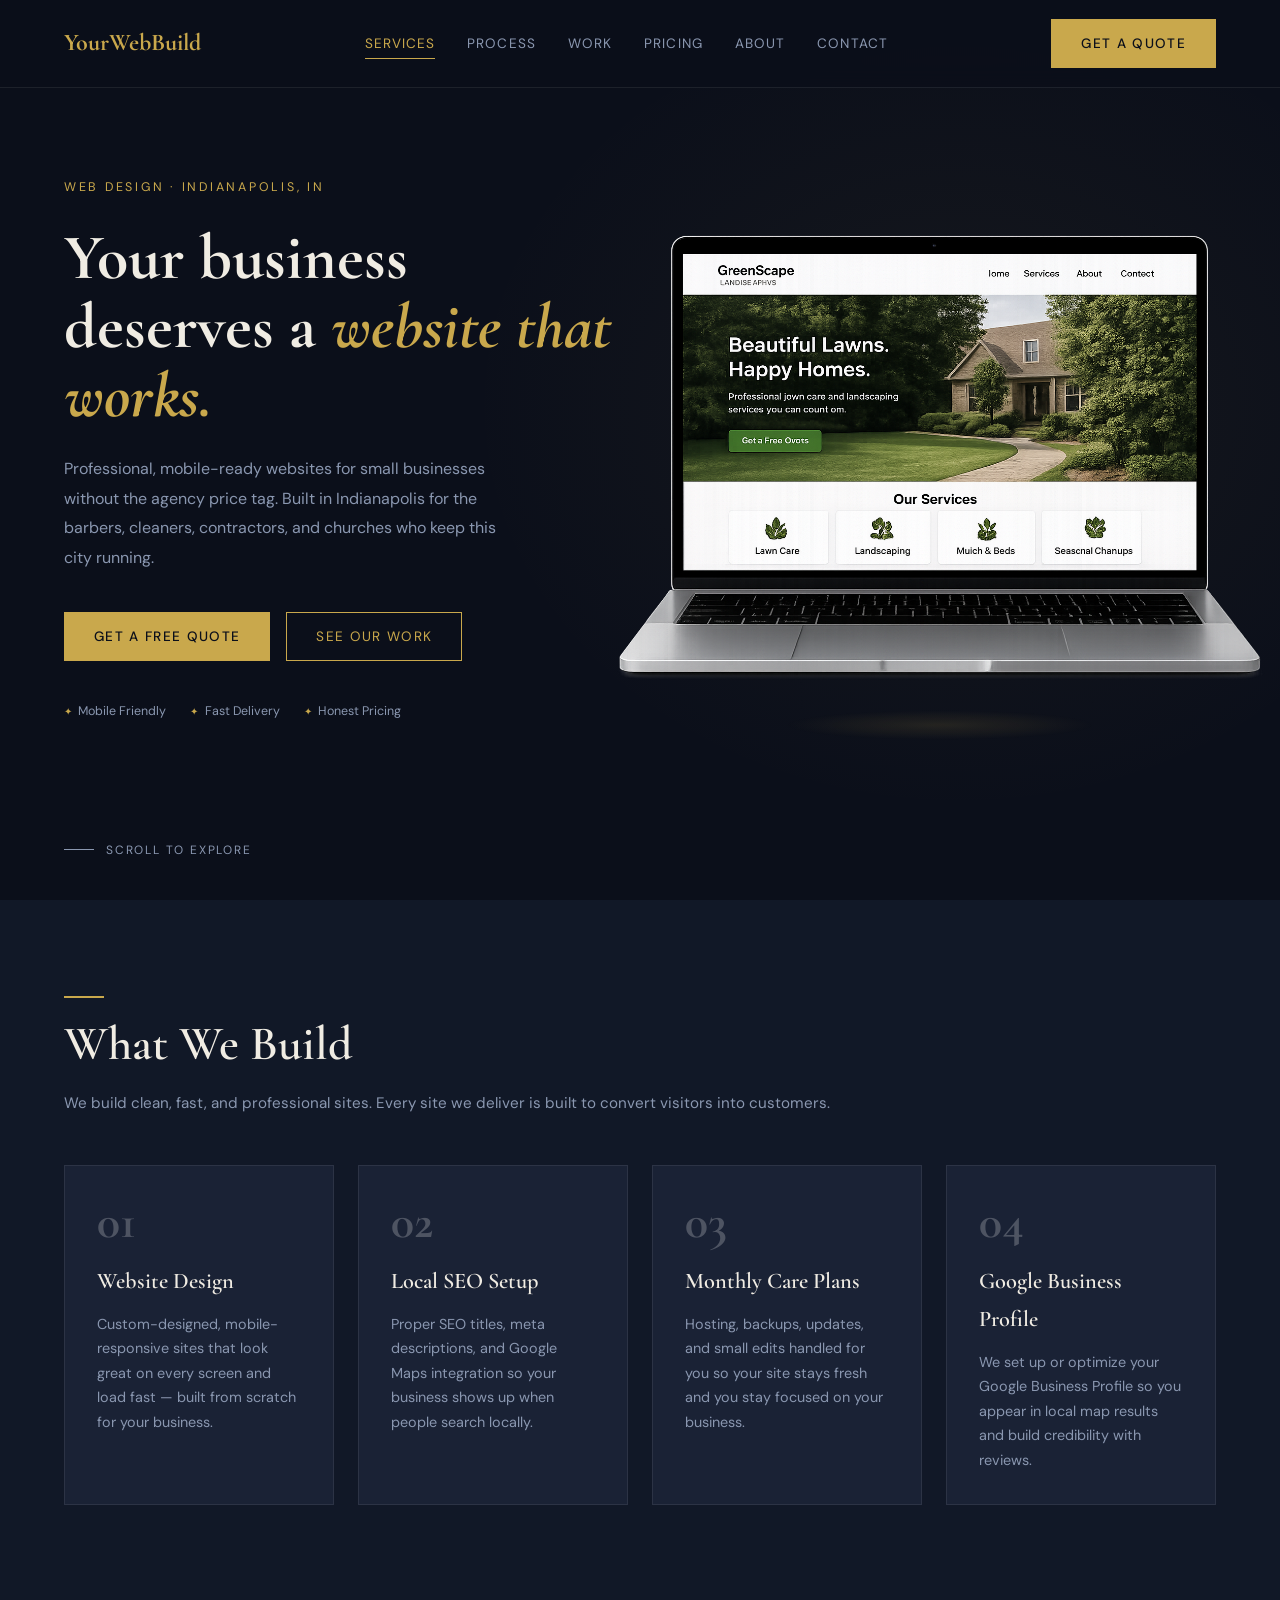
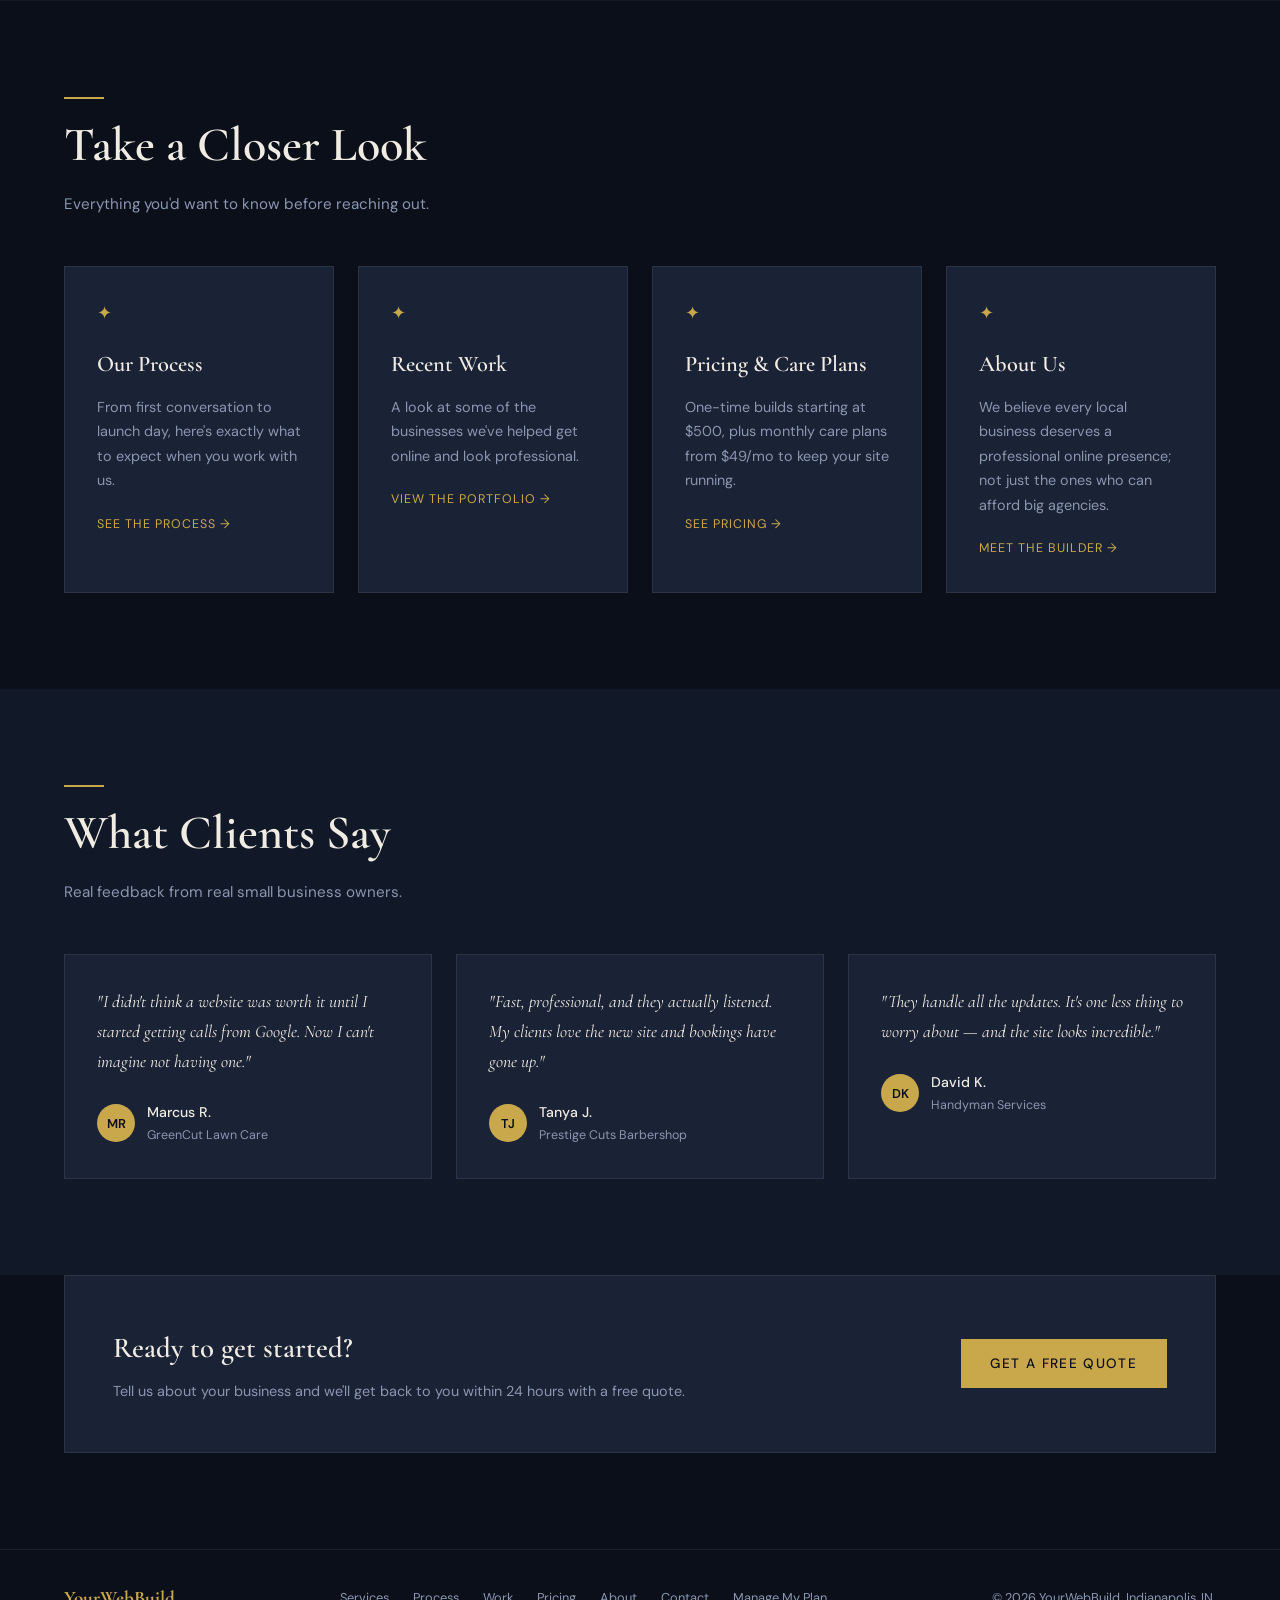
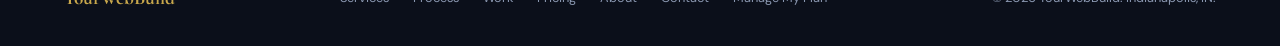
==== commit edeecb87: "Going from a single page to multi page site" ====
--- a/index.html
+++ b/index.html
@@ -3,66 +3,32 @@
 <head>
 <meta charset="UTF-8"/>
 <meta name="viewport" content="width=device-width,initial-scale=1.0"/>
-<meta charset="UTF-8"/>
 
 <!-- SEO Meta Tags -->
 <meta name="description" content="YourWebBuild designs professional, mobile-ready websites for small businesses in Indianapolis, IN. Affordable web design starting at $500. Get a free quote today."/>
-<meta name="keywords" content="web design Indianapolis, small business website Indianapolis, affordable web design Indiana, local web designer Indy, black owned business, black own web designer"/>
+<meta name="keywords" content="web design Indianapolis, small business website Indianapolis, affordable web design Indiana, local web designer Indy"/>
 <meta name="author" content="YourWebBuild"/>
 <meta name="robots" content="index, follow"/>
 
-<!-- Open Graph (shows preview when shared on Facebook, LinkedIn, etc.) -->
 <meta property="og:title" content="YourWebBuild — Affordable Web Design in Indianapolis"/>
 <meta property="og:description" content="Professional websites for small businesses starting at $500. Mobile-ready, fast delivery, honest pricing."/>
 <meta property="og:type" content="website"/>
 <meta property="og:url" content="https://yourwebbuild.com"/>
 <meta property="og:image" content="https://yourwebbuild.com/Images/og-preview.jpg"/>
-<title>YourWebBuild</title>
+
+<title>YourWebBuild | Web Design for Indianapolis Small Businesses</title>
+<link rel="preconnect" href="https://fonts.googleapis.com">
+<link rel="preconnect" href="https://fonts.gstatic.com" crossorigin>
 <link href="https://fonts.googleapis.com/css2?family=Cormorant+Garamond:wght@400;600;700&family=DM+Sans:wght@300;400;500&display=swap" rel="stylesheet"/>
-<link rel="icon" type="image/x-icon" href="Images/yourwebbuild-logo.svg">
+<link rel="icon" type="image/x-icon" href="Images/ywb-blue-tab.png">
+<link rel="stylesheet" href="style.css">
 
 <style>
-*{margin:0;padding:0;box-sizing:border-box;}
-:root{
-  --navy:#0b0f1a;--navy2:#111827;--navy3:#1a2235;
-  --gold:#c9a84c;--gold2:#e8c96a;--white:#f0ece3;--muted:#8a97b0;--border:#ffffff14;
-}
-html{scroll-behavior:auto;}
-body{background:var(--navy);color:var(--white);font-family:'DM Sans',sans-serif;font-size:16px;line-height:1.7;overflow-x:hidden;}
-a{color:inherit;text-decoration:none;}
-
-/* Reveal animations */
-.reveal{opacity:0;transform:translateY(38px);transition:opacity .7s cubic-bezier(.22,1,.36,1),transform .7s cubic-bezier(.22,1,.36,1);}
-.reveal.visible{opacity:1;transform:translateY(0);}
-.reveal-left{opacity:0;transform:translateX(-38px);transition:opacity .7s cubic-bezier(.22,1,.36,1),transform .7s cubic-bezier(.22,1,.36,1);}
-.reveal-left.visible{opacity:1;transform:translateX(0);}
-.reveal-right{opacity:0;transform:translateX(38px);transition:opacity .7s cubic-bezier(.22,1,.36,1),transform .7s cubic-bezier(.22,1,.36,1);}
-.reveal-right.visible{opacity:1;transform:translateX(0);}
-.d1{transition-delay:.00s;}.d2{transition-delay:.12s;}.d3{transition-delay:.24s;}.d4{transition-delay:.36s;}.d5{transition-delay:.48s;}
-
-nav{position:fixed;top:0;left:0;right:0;z-index:100;display:flex;align-items:center;justify-content:space-between;padding:1.2rem 5%;background:rgba(11,15,26,.92);backdrop-filter:blur(12px);border-bottom:1px solid var(--border);transition:padding .3s;}
-nav.scrolled{padding:.8rem 5%;}
-.nav-logo{font-family:'Cormorant Garamond',serif;font-size:1.5rem;font-weight:700;color:var(--gold);}
-.nav-links{display:flex;gap:2rem;}
-.nav-links a{font-size:.85rem;letter-spacing:.08em;text-transform:uppercase;color:var(--muted);transition:color .2s;position:relative;}
-.nav-links a::after{content:'';position:absolute;bottom:-4px;left:0;width:0;height:1px;background:var(--gold);transition:width .3s cubic-bezier(.22,1,.36,1);}
-.nav-links a:hover{color:var(--gold);}
-.nav-links a:hover::after{width:100%;}
-.btn{display:inline-block;padding:.75rem 1.8rem;border:1px solid var(--gold);color:var(--gold);font-family:'DM Sans',sans-serif;font-size:.85rem;letter-spacing:.1em;text-transform:uppercase;cursor:pointer;transition:all .25s;background:transparent;}
-.btn:hover{background:var(--gold);color:var(--navy);}
-.btn-fill{background:var(--gold);color:var(--navy);font-weight:500;}
-.btn-fill:hover{background:var(--gold2);border-color:var(--gold2);}
-section{padding:6rem 5%;}
-h2.section-title{font-family:'Cormorant Garamond',serif;font-size:clamp(2rem,4vw,3rem);font-weight:600;color:var(--white);margin-bottom:1.5rem; line-height:2.8rem;}
-.section-sub{font-size:.95rem;color:var(--muted);margin-bottom:3rem;}
-.gold-line{display:block;width:0;height:2px;background:var(--gold);margin-bottom:1.5rem;transition:width .9s cubic-bezier(.22,1,.36,1);}
-.gold-line.visible{width:40px;}
-
-/* ---- HERO ---- */
+/* ---- HERO --*/
+/*.overlay{ position: absolute; inset:0; height: 100%, width: 100%; background: rgba(0,0,0,1);}*/
 #hero{min-height:100vh;display:flex;align-items:center;padding-top:6rem;position:relative;overflow:hidden;}
-.hero-bg{position:absolute;inset:0;background:radial-gradient(ellipse 55% 65% at 75% 45%,#c9a84c0f 0%,transparent 70%);}
+.hero-bg{position:absolute;inset:0; background: radial-gradient(ellipse 55% 65% at 75% 45%,#c9a84c0f 0%,transparent 70%);}
 .hero-inner{position:relative;display:grid;grid-template-columns:1fr 1fr;gap:3rem;align-items:center;width:100%;}
-.hero-content{}
 .hero-tag{font-size:.78rem;letter-spacing:.22em;text-transform:uppercase;color:var(--gold);margin-bottom:1.5rem;opacity:0;animation:fadeUp .7s cubic-bezier(.22,1,.36,1) .2s forwards;}
 h1{font-family:'Cormorant Garamond',serif;font-size:clamp(2.6rem,5vw,4.5rem);font-weight:700;line-height:1.08;margin-bottom:1.5rem;opacity:0;animation:fadeUp .8s cubic-bezier(.22,1,.36,1) .4s forwards;}
 h1 em{font-style:italic;color:var(--gold);}
@@ -72,61 +38,25 @@
 .badge{font-size:.78rem;color:var(--muted);display:flex;align-items:center;gap:.4rem;}
 .badge::before{content:'✦';color:var(--gold);font-size:.65rem;}
 
-/* Laptop mockup */
-.hero-laptop{opacity:0;animation:laptopIn 1s cubic-bezier(.22,1,.36,1) .5s forwards;position:relative;background: transparent;}
+.hero-laptop{opacity:0;animation:laptopIn 1s cubic-bezier(.22,1,.36,1) .5s forwards;position:relative;background:transparent;}
 @keyframes laptopIn{from{opacity:0;transform:translateX(40px) translateY(10px);}to{opacity:1;transform:translateX(0) translateY(0);}}
-.laptop-wrap{display: flex; justify-content: center; position:relative;width:100%;max-width:520px;margin:0 auto;background:inherit;}
-.laptop-wrap img{width: 150%;}
-.laptop-body{width:100%;background:#1c2233;border-radius:12px 12px 0 0;border:2px solid #2a3450;padding:8px;box-shadow:0 30px 80px rgba(0,0,0,.5),0 0 0 1px #ffffff08;}
-.laptop-bar{height:18px;background:#141928;border-radius:8px 8px 0 0;display:flex;align-items:center;padding:0 10px;gap:5px;margin-bottom:6px;}
-.dot{width:7px;height:7px;border-radius:50%;}
-.dot.r{background:#ff5f57;}.dot.y{background:#febc2e;}.dot.g{background:#28c840;}
-.laptop-screen{background:#0d1117;border-radius:4px;overflow:hidden;aspect-ratio:16/10;position:relative;}
-
-/* mini site inside screen 
-.mini-nav{background:#0f172a;padding:6px 12px;display:flex;align-items:center;justify-content:space-between;border-bottom:1px solid #ffffff10;}
-.mini-logo{font-family:'Cormorant Garamond',serif;font-size:10px;color:#c9a84c;font-weight:700;}
-.mini-links{display:flex;gap:8px;}
-.mini-links span{font-size:7px;color:#8a97b0;}
-.mini-cta-btn{font-size:6px;background:#c9a84c;color:#0b0f1a;padding:2px 7px;border-radius:2px;font-weight:600;}
-
-.mini-hero{padding:16px 14px 10px;display:flex;justify-content:space-between;align-items:center;background:linear-gradient(135deg,#0b0f1a 60%,#111827);}
-.mini-hero-text{}
-.mini-tag{font-size:6px;color:#c9a84c;letter-spacing:.1em;text-transform:uppercase;margin-bottom:4px;}
-.mini-h1{font-family:'Cormorant Garamond',serif;font-size:13px;font-weight:700;color:#f0ece3;line-height:1.2;margin-bottom:5px;}
-.mini-h1 em{color:#c9a84c;font-style:italic;}
-.mini-sub{font-size:6.5px;color:#8a97b0;line-height:1.6;max-width:130px;margin-bottom:8px;}
-.mini-btns{display:flex;gap:5px;}
-.mini-btn{font-size:6px;padding:3px 8px;border:1px solid #c9a84c;color:#c9a84c;}
-.mini-btn.f{background:#c9a84c;color:#0b0f1a;}
-
-.mini-screen-visual{width:90px;flex-shrink:0;}
-.mini-card{background:#1a2235;border:1px solid #ffffff14;border-radius:3px;padding:6px;margin-bottom:4px;}
-.mini-card-title{font-size:6px;color:#c9a84c;margin-bottom:3px;font-weight:600;}
-.mini-card-line{height:2px;background:#ffffff10;border-radius:1px;margin-bottom:2px;}
-.mini-card-line.short{width:60%;}
-.mini-card-line.gold{background:#c9a84c40;width:40%;}
-
-.mini-services{padding:10px 14px;background:#111827;display:grid;grid-template-columns:repeat(4,1fr);gap:6px;}
-.mini-svc{background:#1a2235;padding:5px;border:1px solid #ffffff10;border-radius:2px;text-align:center;}
-.mini-svc-icon{font-size:9px;margin-bottom:2px;}
-.mini-svc-label{font-size:5px;color:#8a97b0;}
-
-.laptop-base{width:calc(100% + 20px);margin-left:-10px;height:14px;background:linear-gradient(180deg,#1c2233,#141928);border-radius:0 0 4px 4px;border:1px solid #2a3450;border-top:none;}
-.laptop-foot{width:80%;margin:0 auto;height:6px;background:#0d1117;border-radius:0 0 8px 8px;}*/
-
-/* floating glow */
+.laptop-wrap{display:flex;justify-content:center;position:relative;width:100%;max-width:520px;margin:0 auto;background:inherit;animation:float 5s ease-in-out 1.5s infinite;}
+.laptop-wrap img{width:150%;}
 .laptop-wrap::before{content:'';position:absolute;bottom:-30px;left:50%;transform:translateX(-50%);width:60%;height:30px;background:radial-gradient(ellipse,#c9a84c20 0%,transparent 70%);pointer-events:none;}
-
-/* float animation */
+.laptop-foot{width:80%;margin:0 auto;height:6px;background:#0d1117;border-radius:0 0 8px 8px;}
 @keyframes float{0%,100%{transform:translateY(0);}50%{transform:translateY(-10px);}}
-.laptop-wrap{animation:float 5s ease-in-out 1.5s infinite;}
-
-@keyframes fadeUp{from{opacity:0;transform:translateY(28px);}to{opacity:1;transform:translateY(0);}}
 
 .hero-scroll{position:absolute;bottom:2.5rem;left:5%;display:flex;align-items:center;gap:.75rem;font-size:.75rem;letter-spacing:.15em;text-transform:uppercase;color:var(--muted);opacity:0;animation:fadeIn 1s ease 1.3s forwards;}
 .hero-scroll::before{content:'';display:block;width:30px;height:1px;background:var(--muted);}
 @keyframes fadeIn{from{opacity:0;}to{opacity:1;}}
+
+/* ---- HERO video background --*/
+#myVideo {  position: fixed;
+  right: 0;
+  bottom: 0;
+  min-width: 100%;
+  min-height: 100%;
+}
 
 /* Services */
 #services{background:var(--navy2);}
@@ -134,104 +64,19 @@
 .service-card{padding:2rem;border:1px solid var(--border);background:var(--navy3);transition:border-color .3s,transform .3s cubic-bezier(.22,1,.36,1);}
 .service-card:hover{border-color:var(--gold);transform:translateY(-4px);}
 .service-num{font-family:'Cormorant Garamond',serif;font-size:3rem;font-weight:700;color:#ffffff3a;line-height:1;margin-bottom:1rem;transition:color .3s;}
-.service-card:hover .service-num{color:var(--gold);/*#c9a84c99;*/}
+.service-card:hover .service-num{color:var(--gold);}
 .service-card h3{font-family:'Cormorant Garamond',serif;font-size:1.4rem;font-weight:600;margin-bottom:.75rem;}
 .service-card p{font-size:.9rem;color:var(--muted);line-height:1.7;}
 
-/* Process */
-#process { background: var(--navy); }
-.process-grid {display: grid;grid-template-columns: repeat(auto-fit, minmax(260px, 1fr));gap: 1.5rem;}
-.process-step {padding: 2rem;border: 1px solid var(--border);background: var(--navy3);position: relative;transition: border-color .3s, transform .3s cubic-bezier(.22,1,.36,1);}
-.process-step:hover {border-color: var(--gold);transform: translateY(-4px);}
-.process-num {font-family: 'Cormorant Garamond', serif;font-size: 3rem;font-weight: 700;color: #ffffff3a;line-height: 1;margin-bottom: 1rem;transition: color .3s;}
-.process-step:hover .process-num { color: var(--gold); /*#c9a84c22;*/ }
-.process-step h3 {font-family: 'Cormorant Garamond', serif;font-size: 1.4rem;font-weight: 600;margin-bottom: .75rem;}
-.process-step p {
-  font-size: .9rem;
-  color: var(--muted);
-  line-height: 1.7;
-}
-
-
-
-/* Portfolio */
-.portfolio-grid{display:grid;grid-template-columns:repeat(auto-fit,minmax(280px,1fr));gap:1.5rem;}
-.port-card{border:1px solid var(--border);overflow:hidden;transition:transform .4s cubic-bezier(.22,1,.36,1),border-color .3s;}
-.port-card:hover{transform:translateY(-6px);border-color:var(--gold);}
-.port-img{height:200px;display:flex;align-items:center;justify-content:center;position:relative;overflow:hidden;}
-.port-img.p1{background:linear-gradient(135deg,#1a2a1a,#243524);}
-.port-img.p2{background:linear-gradient(135deg,#1a1a2a,#232340);}
-.port-img.p3{background:linear-gradient(135deg,#2a1a1a,#402323);}
-.port-label{display:flex;flex-direction:column;align-items:center;justify-content:center;gap:.5rem;transition:transform .4s cubic-bezier(.22,1,.36,1);}
-.port-card:hover .port-label{transform:translateY(-4px);}
-.port-label span{font-family:'Cormorant Garamond',serif;font-size:1.8rem;font-weight:600;color:var(--white);}
-.port-info{padding:1.25rem;border-top:1px solid var(--border);}
-.port-info h4{font-size:1rem;font-weight:500;margin-bottom:.25rem;}
-.port-info p{font-size:.82rem;color:var(--muted);}
-.port-outcome{font-size:.8rem;color:var(--gold);margin-top:.45rem;line-height:1.5;}
-.port-tag{display:inline-block;padding:.2rem .6rem;border:1px solid var(--gold);color:var(--gold);font-size:.7rem;letter-spacing:.1em;text-transform:uppercase;margin-top:.5rem;}
-
-/* Pricing */
-#pricing{background:var(--navy2);}
-.pricing-grid{display:grid;grid-template-columns:repeat(auto-fit,minmax(250px,1fr));gap:1.5rem;align-items:start;}
-.price-card{padding:2rem;border:1px solid var(--border);background:var(--navy3);position:relative;transition:transform .3s cubic-bezier(.22,1,.36,1);}
-.price-card:hover{transform:translateY(-4px);}
-.price-card.featured{border-color:var(--gold);}
-.featured-badge{position:absolute;top:-1px;left:50%;transform:translateX(-50%);background:var(--gold);color:var(--navy);font-size:.7rem;letter-spacing:.12em;text-transform:uppercase;padding:.3rem 1rem;white-space:nowrap;font-weight:500;}
-.price-name{font-size:.8rem;letter-spacing:.15em;text-transform:uppercase;color:var(--muted);margin-bottom:.75rem;}
-.price-amount{font-family:'Cormorant Garamond',serif;font-size:2.8rem;font-weight:700;line-height:1;margin-bottom:.25rem;}
-.price-range{font-size:.82rem;color:var(--muted);margin-bottom:1.5rem;padding-bottom:1.5rem;border-bottom:1px solid var(--border);}
-.price-features{list-style:none;margin-bottom:2rem;}
-.price-features li{font-size:.88rem;color:var(--muted);padding:.4rem 0;display:flex;gap:.6rem;align-items:flex-start;}
-.price-features li::before{content:'—';color:var(--gold);flex-shrink:0;}
-.price-features li.hl{color:var(--white);}
-
-
-.care-banner {
-  margin-top: 2rem;
-  padding: 2.5rem;
-  border: 1px solid var(--gold);
-  background: linear-gradient(135deg, var(--navy3), rgba(201,168,76,.06));
-  box-shadow: 0 20px 60px -30px rgba(201,168,76,.45);
-  display: flex;
-  align-items: center;
-  justify-content: space-between;
-  gap: 2rem;
-}
-.care-left { flex: 1; }
-.care-right { flex-shrink: 0; max-width: 340px; }
-
-
-
-/* About */
-.about-monogram img{/* height: auto;*/ width: 100%; padding: 0;}
-.about-monogram{font-family:'Cormorant Garamond',serif;font-size:5rem; height: 100%; font-weight:700;color:var(--gold);opacity:0;position:relative;z-index:1;transition:opacity .8s ease .5s;}
-.about-inner{display:grid;grid-template-columns:1fr 1fr;gap:4rem;align-items:center;}
-.about-text p{color:var(--muted);line-height:1.9;margin-bottom:1rem;}
-.about-text p strong{color:var(--white);font-weight:500;}
-.about-stats{display:grid;grid-template-columns:1fr 1fr;gap:1.5rem;margin-top:2rem;}
-.stat{padding:1.5rem;border:1px solid var(--border);transition:border-color .3s,transform .3s cubic-bezier(.22,1,.36,1);}
-.stat:hover{border-color:var(--gold);transform:translateY(-2px);}
-.stat-num{font-family:'Cormorant Garamond',serif;font-size:2.5rem;font-weight:700;color:var(--gold);line-height:1;}
-.stat-label{font-size:.8rem;color:var(--muted);margin-top:.25rem;}
-.about-visual{background: var(--navy3);border:1px solid var(--border);height:600px;display:flex;align-items:center;justify-content:center;position:relative;overflow:hidden;}
-.ring{position:absolute;border-radius:50%;border:1px solid #c9a84c18;top:50%;left:50%;transform:translate(-50%,-50%) scale(0);opacity:0;transition:transform 1s cubic-bezier(.22,1,.36,1),opacity 1s ease;}
-.about-visual.visible .ring{opacity:1;}
-.about-visual.visible .ring1{transform:translate(-50%,-50%) scale(1);width:160px;height:160px;transition-delay:.1s;}
-.about-visual.visible .ring2{transform:translate(-50%,-50%) scale(1);width:260px;height:260px;transition-delay:.25s;}
-.about-visual.visible .ring3{transform:translate(-50%,-50%) scale(1);width:360px;height:360px;transition-delay:.4s;}
-
-.about-visual.visible .about-monogram{opacity:.6;}
-
-
-@media (max-width: 700px) {
-   .about-visual{background: red; padding: 0; height: 20px;}
-  .care-banner {
-    flex-direction: column;
-    align-items: flex-start;
-  }
-  .care-right { max-width: 100%; }
-}
+/* Explore — short links out to the dedicated pages */
+#explore{background:var(--navy);}
+.explore-grid{display:grid;grid-template-columns:repeat(auto-fit,minmax(240px,1fr));gap:1.5rem;}
+.explore-card{display:block;padding:2rem;border:1px solid var(--border);background:var(--navy3);transition:border-color .3s,transform .3s cubic-bezier(.22,1,.36,1);}
+.explore-card:hover{border-color:var(--gold);transform:translateY(-4px);}
+.explore-mark{color:var(--gold);font-size:1.1rem;margin-bottom:1rem;display:block;}
+.explore-card h3{font-family:'Cormorant Garamond',serif;font-size:1.4rem;font-weight:600;margin-bottom:.75rem;}
+.explore-card p{font-size:.9rem;color:var(--muted);line-height:1.7;margin-bottom:1rem;}
+.explore-link{font-size:.78rem;letter-spacing:.08em;text-transform:uppercase;color:var(--gold);}
 
 /* Testimonials */
 #testimonials{background:var(--navy2);}
@@ -243,76 +88,47 @@
 .testi-avatar{width:38px;height:38px;border-radius:50%;background:var(--gold);display:flex;align-items:center;justify-content:center;font-size:.8rem;font-weight:600;color:var(--navy);flex-shrink:0;}
 .testi-name{font-size:.88rem;font-weight:500;}
 .testi-biz{font-size:.78rem;color:var(--muted);}
-.review-cta{margin-top:2.5rem;padding:2.5rem;border:1px solid var(--gold);background:linear-gradient(135deg,var(--navy3),rgba(201,168,76,.06));box-shadow:0 20px 60px -30px rgba(201,168,76,.45);text-align:center;}
-.review-stars{color:var(--gold);font-size:1.4rem;letter-spacing:.25em;margin-bottom:.75rem;}
-.review-cta h3{font-family:'Cormorant Garamond',serif;font-size:1.6rem;font-weight:600;margin-bottom:.5rem;}
-.review-cta p{font-size:.92rem;color:var(--muted);max-width:480px;margin:0 auto 1.5rem;line-height:1.7;}
-
-/* Contact */
-.contact-inner{display:grid;grid-template-columns:1fr 1fr;gap:4rem;}
-.contact-info p{color:var(--muted);line-height:1.9;margin-bottom:2rem;}
-.contact-detail{display:flex;align-items:center;gap:.75rem;margin-bottom:1rem;font-size:.9rem;color:var(--muted);}
-.contact-detail .icon{color:var(--gold);}
-.contact-form{display:flex;flex-direction:column;gap:1rem;}
-.form-group{display:flex;flex-direction:column;gap:.4rem;}
-.form-group label{font-size:.78rem;letter-spacing:.1em;text-transform:uppercase;color:var(--muted);}
-.form-group input,.form-group textarea,.form-group select{background:var(--navy3);border:1px solid var(--border);color:var(--white);padding:.85rem 1rem;font-family:'DM Sans',sans-serif;font-size:.9rem;outline:none;transition:border-color .25s;}
-.form-group input:focus,.form-group textarea:focus,.form-group select:focus{border-color:var(--gold);}
-.form-group textarea{min-height:110px;resize:vertical;}
-.form-group select option{background:var(--navy2);}
-
-footer{padding:2rem 5%;border-top:1px solid var(--border);display:flex;align-items:center;justify-content:space-between;flex-wrap:wrap;gap:1rem;}
-.footer-logo{font-family:'Cormorant Garamond',serif;font-size:1.2rem;font-weight:700;color:var(--gold);}
-.footer-copy{font-size:.8rem;color:var(--muted);}
-.footer-links{display:flex;gap:1.5rem;flex-wrap:wrap;}
-.footer-links a{font-size:.8rem;color:var(--muted);}
-.footer-links a:hover{color:var(--gold);}
 
 @media(max-width:900px){
-  
   .hero-inner{grid-template-columns:1fr;}
   .hero-laptop{display:none;}
-  .about-inner,.contact-inner{grid-template-columns:1fr;}
-  .about-visual{height:520px;}
-  .nav-links{display:none;}
-  h2.section-title { line-height:1.15; }
 }
-}
-
-@media (max-width: 1200px){
-	about-visual: background: red;
-
-}
-
-
-
 </style>
 </head>
 <body>
 
 <nav id="main-nav">
-  <div class="nav-logo">YourWebBuild</div>
-  <div class="nav-links">
-    <a href="#services">Services</a>
-	<a href="#process">Process</a>
-    <a href="#portfolio">Work</a>
-    <a href="#pricing">Pricing</a>
-    <a href="#about">About</a>
-    <a href="#contact">Contact</a>
-  </div>
-  <a href="#contact" class="btn btn-fill">Get a Quote</a>
+  <a href="index.html" class="nav-logo">YourWebBuild</a>
+  <div class="nav-links" id="navLinks">
+    <a href="index.html#services" class="active">Services</a>
+    <a href="process.html">Process</a>
+    <a href="portfolio.html">Work</a>
+    <a href="pricing.html">Pricing</a>
+    <a href="about.html">About</a>
+    <a href="contact.html">Contact</a>
+  </div>
+  <div class="nav-right">
+    <a href="contact.html" class="btn btn-fill">Get a Quote</a>
+    <button class="nav-toggle" id="navToggle" aria-label="Toggle menu" aria-expanded="false">
+      <span></span><span></span><span></span>
+    </button>
+  </div>
 </nav>
 
 <section id="hero">
+<!--<video autoplay muted loop id="myVideo"> <source src="Images/hero-video.mp4" type="video/mp4"> </video>-->
+  
+
+  <div class="overlay"></div>
   <div class="hero-bg"></div>
   <div class="hero-inner">
     <div class="hero-content">
       <div class="hero-tag">Web Design · Indianapolis, IN</div>
       <h1>Your business deserves a <em>website that works.</em></h1>
-      <p class="hero-sub">Professional, mobile-ready websites for small businesses — without the agency price tag. Built in Indianapolis for the barbers, cleaners, contractors, and churches who keep this city running.</p>
+      <p class="hero-sub">Professional, mobile-ready websites for small businesses without the agency price tag. Built in Indianapolis for the barbers, cleaners, contractors, and churches who keep this city running.</p>
       <div class="hero-btns">
-        <a href="#contact" class="btn btn-fill">Get a Free Quote</a>
-        <a href="#portfolio" class="btn">See Our Work</a>
+        <a href="contact.html" class="btn btn-fill">Get a Free Quote</a>
+        <a href="portfolio.html" class="btn">See Our Work</a>
       </div>
       <div class="hero-badges">
         <span class="badge">Mobile Friendly</span>
@@ -323,54 +139,7 @@
 
     <div class="hero-laptop">
       <div class="laptop-wrap">
-	  <img src="Images/laptop.png">
-       <!-- <div class="laptop-body">
-          <div class="laptop-bar">
-            <div class="dot r"></div><div class="dot y"></div><div class="dot g"></div>
-          </div>
-          <div class="laptop-screen">
-            <!-- mini site preview --><!--
-            <div class="mini-nav">
-              <div class="mini-logo">YourWebBuild</div>
-              <div class="mini-links">
-                <span>Services</span><span>Work</span><span>Pricing</span><span>Contact</span>
-              </div>
-              <div class="mini-cta-btn">Get a Quote</div>
-            </div>
-            <div class="mini-hero">
-              <div class="mini-hero-text">
-                <div class="mini-tag">Web Design · Indy</div>
-                <div class="mini-h1">Your business deserves a <em>website that works.</em></div>
-                <div class="mini-sub">Professional, mobile-ready websites for small businesses without the agency price tag.</div>
-                <div class="mini-btns">
-                  <div class="mini-btn f">Get a Quote</div>
-                  <div class="mini-btn">See Work</div>
-                </div>
-              </div>
-              <div class="mini-screen-visual">
-                <div class="mini-card">
-                  <div class="mini-card-title">GreenCut Lawn Care</div>
-                  <div class="mini-card-line"></div>
-                  <div class="mini-card-line short"></div>
-                  <div class="mini-card-line gold"></div>
-                </div>
-                <div class="mini-card">
-                  <div class="mini-card-title">Prestige Barbershop</div>
-                  <div class="mini-card-line"></div>
-                  <div class="mini-card-line short"></div>
-                  <div class="mini-card-line gold"></div>
-                </div>
-              </div>
-            </div>
-            <div class="mini-services">
-              <div class="mini-svc"><div class="mini-svc-icon">🖥</div><div class="mini-svc-label">Web Design</div></div>
-              <div class="mini-svc"><div class="mini-svc-icon">📍</div><div class="mini-svc-label">Local SEO</div></div>
-              <div class="mini-svc"><div class="mini-svc-icon">🛠</div><div class="mini-svc-label">Care Plans</div></div>
-              <div class="mini-svc"><div class="mini-svc-icon">⭐</div><div class="mini-svc-label">Google Biz</div></div>
-            </div>
-          </div> -->
-        </div>
-      <!--  <div class="laptop-base"></div>-->
+        <img src="Images/laptop.png">
         <div class="laptop-foot"></div>
       </div>
     </div>
@@ -381,119 +150,44 @@
 <section id="services">
   <div class="gold-line reveal d1"></div>
   <h2 class="section-title reveal d2">What We Build</h2>
-  <p class="section-sub reveal d3">Clean, fast, and professional — every site we deliver is built to convert visitors into customers.</p>
+  <p class="section-sub reveal d3">We build clean, fast, and professional sites. Every site we deliver is built to convert visitors into customers.</p>
   <div class="services-grid">
     <div class="service-card reveal d1"><div class="service-num">01</div><h3>Website Design</h3><p>Custom-designed, mobile-responsive sites that look great on every screen and load fast — built from scratch for your business.</p></div>
     <div class="service-card reveal d2"><div class="service-num">02</div><h3>Local SEO Setup</h3><p>Proper SEO titles, meta descriptions, and Google Maps integration so your business shows up when people search locally.</p></div>
-    <div class="service-card reveal d3"><div class="service-num">03</div><h3>Monthly Care Plans</h3><p>Hosting, backups, updates, and small edits handled for you — so your site stays fresh and you stay focused on your business.</p></div>
+    <div class="service-card reveal d3"><div class="service-num">03</div><h3>Monthly Care Plans</h3><p>Hosting, backups, updates, and small edits handled for you so your site stays fresh and you stay focused on your business.</p></div>
     <div class="service-card reveal d4"><div class="service-num">04</div><h3>Google Business Profile</h3><p>We set up or optimize your Google Business Profile so you appear in local map results and build credibility with reviews.</p></div>
   </div>
 </section>
 
-
-<section id="process">
+<section id="explore">
   <div class="gold-line reveal d1"></div>
-  <h2 class="section-title reveal d2">How It Works</h2>
-  <p class="section-sub reveal d3">From first conversation to launch day — here's exactly what to expect when you work with YourWebBuild.</p>
-  <div class="process-grid">
-    <div class="process-step reveal d1">
-      <div class="process-num">01</div>
-      <h3>Free Consultation</h3>
-      <p>We start with a focused consultation to learn about your business, goals, and vision. </p>
-    </div>
-    <div class="process-step reveal d2">
-      <div class="process-num">02</div>
-      <h3>Proposal & Agreement</h3>
-      <p>You receive a clear project proposal with pricing and timeline. Once approved, we sign an agreement and collect your deposit to lock in your start date.</p>
-    </div>
-    <div class="process-step reveal d3">
-      <div class="process-num">03</div>
-      <h3>Content Collection</h3>
-      <p>We send you a simple checklist — logo, photos, business info, and copy. Timeline begins once your materials are received.</p>
-    </div>
-    <div class="process-step reveal d4">
-      <div class="process-num">04</div>
-      <h3>Design & Build</h3>
-      <p>We get to work. Your first draft is typically ready within 5–7 business days. You'll get a preview link to review before anything goes live.</p>
-    </div>
-    <div class="process-step reveal d5">
-      <div class="process-num">05</div>
-      <h3>Revisions</h3>
-      <p>You share feedback and we refine until it's right. Included revisions are outlined in your proposal — no surprise charges.</p>
-    </div>
-    <div class="process-step reveal d1">
-      <div class="process-num">06</div>
-      <h3>Launch</h3>
-      <p>Final payment clears, we connect your domain, and your site goes live. We walk you through everything so you feel confident owning it.</p>
-    </div>
-  </div>
-</section>
-
-
-<section id="portfolio">
-  <div class="gold-line reveal d1"></div>
-  <h2 class="section-title reveal d2">Recent Work</h2>
-  <p class="section-sub reveal d3">A look at some of the businesses we've helped get online and look professional.</p>
-  <div class="portfolio-grid">
-    <a href="https://darthomale88.github.io/Clean-house-site-demo/"><div class="port-card reveal d1"><div class="port-img p1"><div class="port-label"><span>Clean House</span><p style="font-size:.75rem;color:#8a97b0;letter-spacing:.1em;text-transform:uppercase;">Exterior Cleaning</p></div></div><div class="port-info"><h4>Clean House Power Washing</h4><p>1-page site with contact form, service list, and portfolio</p><p class="port-outcome">Built to turn local searches into booked jobs.</p><span class="port-tag">Starter Site</span></div></div></a>
-    <div class="port-card reveal d2"><div class="port-img p2"><div class="port-label"><span>Prestige</span><p style="font-size:.75rem;color:#8a97b0;letter-spacing:.1em;text-transform:uppercase;">Barbershop</p></div></div><div class="port-info"><h4>Prestige Cuts Barbershop</h4><p>3-page site with gallery, testimonials, and booking CTA</p><p class="port-outcome">Designed to keep the chairs full with easy online booking.</p><span class="port-tag">Business Site</span></div></div>
-    <div class="port-card reveal d3"><div class="port-img p3"><div class="port-label"><span>Mara</span><p style="font-size:.75rem;color:#8a97b0;letter-spacing:.1em;text-transform:uppercase;">Photography</p></div></div><div class="port-info"><h4>Mara Leigh Photography</h4><p>5-page portfolio with full gallery, pricing, and contact</p><p class="port-outcome">Made to showcase her work and book more sessions.</p><span class="port-tag">Premium Site</span></div></div>
-  </div>
-</section>
-
-<section id="pricing">
-  <div class="gold-line reveal d1"></div>
-  <h2 class="section-title reveal d2">Simple, Honest Pricing</h2>
-  <p class="reveal d3" style="color:var(--gold);font-size:.82rem;letter-spacing:.15em;text-transform:uppercase;margin-bottom:.5rem;">✦ Year-End Sale · New-Client Pricing Through Dec 31</p>
-  <p class="section-sub reveal d3">No surprises. Pick the package that fits — or reach out and we'll find the right fit together.</p>
-  <div class="pricing-grid">
-    <div class="price-card reveal d1"><div class="price-name">Starter</div><div class="price-amount">$500</div><div class="price-range"><span style="text-decoration:line-through;opacity:.55;">$750</span> &nbsp;Year-end sale price</div><ul class="price-features"><li class="hl">1-page website</li><li>Mobile-friendly design</li><li>Contact form</li><li>Google Map embed</li><li>Basic SEO setup</li><li>1 round of revisions</li></ul><a href="#contact" class="btn" style="width:100%;text-align:center;display:block;">Get Started</a></div>
-    <div class="price-card featured reveal d2"><div class="featured-badge">Most Popular</div><div class="price-name">Business</div><div class="price-amount">$800</div><div class="price-range"><span style="text-decoration:line-through;opacity:.55;">$1,500</span> &nbsp;Year-end sale price</div><ul class="price-features"><li class="hl">3-page website</li><li>Home, About, Services, Contact</li><li>Gallery &amp; testimonials</li><li>Basic SEO setup</li><li>2 rounds of revisions</li></ul><a href="#contact" class="btn btn-fill" style="width:100%;text-align:center;display:block;">Get Started</a></div>
-    <div class="price-card reveal d3"><div class="price-name">Premium</div><div class="price-amount">$1,000</div><div class="price-range"><span style="text-decoration:line-through;opacity:.55;">$3,500</span> &nbsp;Year-end sale price</div><ul class="price-features"><li class="hl">5-page website</li><li>Copywriting assistance</li><li>Gallery &amp; testimonials</li><li>Google Business Profile help</li><li>3 rounds of revisions</li></ul><a href="#contact" class="btn" style="width:100%;text-align:center;display:block;">Get Started</a></div>
-	
-	
-	
-  </div>
- 
-  
-  <div class="care-banner reveal d3">
-
-  <div class="care-left">
-    <h2 class="section-title reveal d2">We Don't Just Build Sites</h2>
-    <p class= "reveal d3" style="color:var(--muted);font-size:.95rem;margin-bottom:1rem;">We keep them alive, updated, and growing so you can focus on running your business.</p>
-    <div class= "reveal d4"style="font-size:.8rem;letter-spacing:.1em;text-transform:uppercase;color:var(--gold);margin-bottom:.25rem;">Monthly Care Plans</div>
-    <div class= "reveal d4" style="color:var(--muted);font-size:.9rem;">Keep your site running — from $29/mo hosting &amp; backups up to $149/mo with priority edits.</div>
-    <div class= "reveal d4" style="color:var(--white);font-size:.9rem;margin-top:.75rem;">Most clients recoup the cost in one prevented website outage.</div>
-    <div class= "reveal d5" style="color:var(--gold);font-size:.85rem;margin-top:.5rem;">No long-term contracts. No disappearing after launch.</div>
-  </div>
-
-  <div class="care-right" style="display:flex;align-items:center;">
-    <a href="care-plans.html" class="btn">Learn More</a>
-  </div>
-
- </div>
-  
-  
-</section>
-
-<section id="about">
-  <div class="about-inner">
-    <div class="about-text">
-      <div class="gold-line reveal d1"></div>
-      <h2 class="section-title reveal d2">Built for the Small Business Owner</h2>
-      <p class="reveal d3">At <strong>YourWebBuild</strong>, we believe every local business deserves a professional online presence — not just the ones who can afford big agencies. We work with handymen, barbers, cleaners, photographers, artists, and churches.</p>
-      <p class="reveal d4">Our promise: <strong>clean design, mobile-friendly, fast delivery, honest pricing.</strong> No tech jargon. Just a site that works for you.</p>
-      <div class="about-stats">
-        <div class="stat reveal d1"><div class="stat-num">7 days</div><div class="stat-label">Average first draft</div></div>
-        <div class="stat reveal d2"><div class="stat-num">100%</div><div class="stat-label">Mobile responsive</div></div>
-        <div class="stat reveal d3"><div class="stat-num">$0</div><div class="stat-label">Hidden fees</div></div>
-        <div class="stat reveal d4"><div class="stat-num">Local</div><div class="stat-label">Indy-based &amp; trusted</div></div>
-      </div>
-    </div>
-    <!--<div class="about-visual reveal-right"> </div>-->
-      <div class="ring ring1"></div><div class="ring ring2"></div><div class="ring ring3"></div>
-      <div class="about-monogram reveal-right"><img src="Images/portrait.png"></div>
-    
+  <h2 class="section-title reveal d2">Take a Closer Look</h2>
+  <p class="section-sub reveal d3">Everything you'd want to know before reaching out.</p>
+  <div class="explore-grid">
+    <a class="explore-card reveal d1" href="process.html">
+      <span class="explore-mark">✦</span>
+      <h3>Our Process</h3>
+      <p>From first conversation to launch day, here's exactly what to expect when you work with us.</p>
+      <span class="explore-link">See the process →</span>
+    </a>
+    <a class="explore-card reveal d2" href="portfolio.html">
+      <span class="explore-mark">✦</span>
+      <h3>Recent Work</h3>
+      <p>A look at some of the businesses we've helped get online and look professional.</p>
+      <span class="explore-link">View the portfolio →</span>
+    </a>
+    <a class="explore-card reveal d3" href="pricing.html">
+      <span class="explore-mark">✦</span>
+      <h3>Pricing &amp; Care Plans</h3>
+      <p>One-time builds starting at $500, plus monthly care plans from $49/mo to keep your site running.</p>
+      <span class="explore-link">See pricing →</span>
+    </a>
+    <a class="explore-card reveal d4" href="about.html">
+      <span class="explore-mark">✦</span>
+      <h3>About Us</h3>
+      <p>We believe every local business deserves a professional online presence; not just the ones who can afford big agencies.</p>
+      <span class="explore-link">Meet the builder →</span>
+    </a>
   </div>
 </section>
 
@@ -506,251 +200,30 @@
     <div class="testi-card reveal d2"><p class="testi-quote">"Fast, professional, and they actually listened. My clients love the new site and bookings have gone up."</p><div class="testi-author"><div class="testi-avatar">TJ</div><div><div class="testi-name">Tanya J.</div><div class="testi-biz">Prestige Cuts Barbershop</div></div></div></div>
     <div class="testi-card reveal d3"><p class="testi-quote">"They handle all the updates. It's one less thing to worry about — and the site looks incredible."</p><div class="testi-author"><div class="testi-avatar">DK</div><div><div class="testi-name">David K.</div><div class="testi-biz">Handyman Services</div></div></div></div>
   </div>
-
-  <!--<div class="review-cta reveal d1">
-    <div class="review-stars" aria-hidden="true">★★★★★</div>
-    <h3>Worked with us? We'd love your review.</h3>
-    <p>A quick Google review helps other Indianapolis business owners find us — and it means the world to a growing local business. Thank you!</p>
-    <!-- ▼ REPLACE the link below with your Google review link.
-         Get it from your Google Business Profile → "Ask for reviews" → copy link.
-         It will look like: https://g.page/r/XXXXXXXXXXXX/review --><!--
-    <a href="https://g.page/r/YOUR-REVIEW-LINK/review" class="btn btn-fill" target="_blank" rel="noopener">Leave a Google Review</a>
-  </div>
-</section>-->
-
-
-
-
-
-<!-- ============================================================
-     YOURWEBBUILD: CONTACT SECTION (Phase 1, Free Consultation)
-     Drop-in replacement for your existing <section id="contact">.
-
-     Matches your theme: navy/gold, Cormorant Garamond + DM Sans,
-     your .contact-form / .form-group classes, your reveal animations,
-     and your existing Formspree action + honeypot.
-
-     TWO THINGS TO PASTE:
-       1. The <style> block below: drop it into your main stylesheet
-          (or leave it here, it is scoped to the budget slider only).
-       2. The <section id="contact"> below: replace your current one.
-
-     Also update Process step 01 and keep the Phase 2 copy on ice
-     (both provided in chat).
-     ============================================================ -->
-
-
-<!-- ======================================================================
-     PHASE 2 COPY, COMMENTED OUT.
-     When you hit roughly 8 to 10 solid Google reviews, switch to paid:
-       1. Process step 01: use the heading/body below.
-       2. Contact intro: swap the .contact-info paragraph for the version below.
-       3. Submit button: change to "Request My Strategy Session".
-       4. Set your real price (suggested $99 to $149).
-
-     Process step 01 (Phase 2):
-     Heading:  Website Strategy Session: $149
-     Body:     We start with a paid Website Strategy Session: a focused
-               deep dive where we map your site's pages, structure, and
-               strategy. You walk away with a clear written plan you can
-               keep, whether or not we build it together. The fee is
-               credited toward your project if you move forward.
-
-     Contact intro (Phase 2):
-     Fill out the form and we will reach out within 24 hours to book your
-     Website Strategy Session. You walk away with a clear plan for your site,
-     and if you move forward, the fee is credited toward your project.
-====================================================================== -->
-
-
-<style>
-/* Budget slider, themed to match YourWebBuild */
-.budget-head{display:flex;align-items:baseline;justify-content:space-between;gap:1rem;margin:.2rem 0 .9rem;}
-.budget-value{font-family:'Cormorant Garamond',serif;font-size:1.9rem;font-weight:700;color:var(--gold);line-height:1;}
-.budget-floor-note{font-size:.72rem;letter-spacing:.06em;text-transform:uppercase;color:var(--muted);}
-.budget-slider{-webkit-appearance:none;appearance:none;width:100%;height:3px;padding:0;border:none;background:var(--border);border-radius:999px;cursor:pointer;}
-.budget-slider::-webkit-slider-thumb{-webkit-appearance:none;appearance:none;width:22px;height:22px;border-radius:50%;background:var(--gold);border:3px solid var(--navy3);box-shadow:0 2px 12px rgba(201,168,76,.45);cursor:pointer;transition:transform .15s;}
-.budget-slider::-webkit-slider-thumb:hover{transform:scale(1.08);}
-.budget-slider::-moz-range-thumb{width:22px;height:22px;border-radius:50%;background:var(--gold);border:3px solid var(--navy3);box-shadow:0 2px 12px rgba(201,168,76,.45);cursor:pointer;}
-.budget-slider:focus-visible{outline:none;}
-.budget-slider:focus-visible::-webkit-slider-thumb{box-shadow:0 0 0 4px rgba(201,168,76,.28);}
-.budget-scale{display:flex;justify-content:space-between;font-size:.72rem;color:var(--muted);margin-top:.6rem;}
-</style>
-
-
-<section id="contact">
-  <div class="contact-inner">
-    <div class="contact-info reveal-left">
-      <div class="gold-line reveal d1"></div>
-      <h2 class="section-title reveal d2">Let's Build Something</h2>
-
-      <!-- PHASE 1 intro (active). Swap for the Phase 2 version when you go paid. -->
-      <p class="reveal d3">Fill out the form and we will reach out within 24 hours to schedule your free consultation. No cost, no obligation, just a conversation about what your business needs.</p>
-
-      <div class="contact-detail reveal d4"><span class="icon">✦</span> Indianapolis, Indiana</div>
-      <div class="contact-detail reveal d5"><span class="icon">✦</span> hello@yourwebbuild.com</div>
-      <div class="contact-detail reveal d5"><span class="icon">✦</span> (317) 731-2108</div>
-    </div>
-
-    <div class="contact-form reveal-right">
-      <form action="https://formspree.io/f/mlgvyvbv" method="POST">
-
-        <input type="hidden" name="_subject" value="New Website Lead - YourWebBuild">
-
-        <!-- Honeypot Spam Protection -->
-        <input type="text" name="_gotcha" style="display:none">
-
-        <div class="form-group">
-          <label>Your Name</label>
-          <input type="text" name="name" placeholder="John Smith" required />
-        </div>
-
-        <div class="form-group">
-          <label>Business Name</label>
-          <input type="text" name="business" placeholder="Smith's Lawn Care" required />
-        </div>
-
-        <div class="form-group">
-          <label>Email Address</label>
-          <input type="email" name="email" placeholder="you@yourbusiness.com" required />
-        </div>
-
-        <div class="form-group">
-          <label>Phone</label>
-          <input type="tel" name="phone" placeholder="(317) 555-0123" required />
-        </div>
-
-        <div class="form-group">
-          <label>What Type of Business Are You?</label>
-          <input type="text" name="industry" placeholder="e.g. Barbershop, Cleaning service, Church, Contractor" required />
-        </div>
-
-        <div class="form-group">
-          <label>What Kind of Site Do You Need?</label>
-          <select name="sitetype" required>
-            <option value="">Select an option...</option>
-            <option>1-page site (single service or landing page)</option>
-            <option>3-page site (Home, About, Services, Contact)</option>
-            <option>5+ page site (gallery, church, portfolio)</option>
-            <option>Not sure, help me decide</option>
-          </select>
-        </div>
-
-        <div class="form-group">
-          <label>Your Budget</label>
-          <div class="budget-head">
-            <span class="budget-value" id="budgetValue" aria-live="polite">$800</span>
-            <span class="budget-floor-note">Projects start at $500</span>
-          </div>
-          <input type="range" id="budget" class="budget-slider"
-                 min="500" max="3500" step="250" value="800"
-                 aria-label="Project budget in dollars" />
-          <input type="hidden" name="budget" id="budgetHidden" value="$800" />
-          <div class="budget-scale"><span>$500</span><span>$3,500+</span></div>
-        </div>
-
-        <div class="form-group">
-          <label>When Are You Hoping to Launch?</label>
-          <select name="timeline" required>
-            <option value="">Select an option...</option>
-            <option>ASAP, ready to start now</option>
-            <option>Within 1 to 3 months</option>
-            <option>Just exploring for now</option>
-          </select>
-        </div>
-
-        <div class="form-group">
-          <label>Tell Us About Your Project</label>
-          <textarea name="message"
-            placeholder="e.g. I run a small barbershop and need online booking and a gallery of my work. I have a logo but no photos yet."
-            required></textarea>
-        </div>
-
-        <!-- PHASE 2: change to "Request My Strategy Session ✦" when you go paid -->
-        <button type="submit" class="btn btn-fill" style="width:100%;border:none;cursor:pointer;font-size:.9rem;">
-          Send My Request ✦
-        </button>
-
-      </form>
-    </div>
-  </div>
-</section>
-
-
-<script>
-/* Live budget value. Only the formatted hidden field submits, so your
-   lead email reads "$1,500" instead of a raw number. */
-(function(){
-  var slider = document.getElementById('budget');
-  var out    = document.getElementById('budgetValue');
-  var hidden = document.getElementById('budgetHidden');
-  if(!slider) return;
-  function fmt(n){
-    var label = '$' + Number(n).toLocaleString('en-US');
-    if(Number(n) >= Number(slider.max)) label += '+';
-    return label;
-  }
-  function update(){
-    var t = fmt(slider.value);
-    out.textContent = t;
-    if(hidden) hidden.value = t;
-  }
-  slider.addEventListener('input', update);
-  update();
-})();
-</script>
-
-
-
-
-
+</section>
+
+<div class="cta-band reveal">
+  <div class="cta-band-text">
+    <h3>Ready to get started?</h3>
+    <p>Tell us about your business and we'll get back to you within 24 hours with a free quote.</p>
+  </div>
+  <a href="contact.html" class="btn btn-fill">Get a Free Quote</a>
+</div>
 
 <footer>
   <div class="footer-logo">YourWebBuild</div>
   <div class="footer-links">
-    <a href="#services">Services</a><a href="#process">Process</a><a href="#pricing">Pricing</a><a href="#portfolio">Work</a><a href="#contact">Contact</a><a href="https://billing.stripe.com/p/login/YOUR_LINK_HERE">Manage My Plan</a>
-  </div> 
+    <a href="index.html#services">Services</a>
+    <a href="process.html">Process</a>
+    <a href="portfolio.html">Work</a>
+    <a href="pricing.html">Pricing</a>
+    <a href="about.html">About</a>
+    <a href="contact.html">Contact</a>
+    <a href="https://billing.stripe.com/p/login/test_aFa7sK5XEgO0h2pbyrfMA00">Manage My Plan</a>
+  </div>
   <div class="footer-copy">© 2026 YourWebBuild. Indianapolis, IN.</div>
 </footer>
 
-<script>
-const observer = new IntersectionObserver(entries => {
-  entries.forEach(e => { if(e.isIntersecting) e.target.classList.add('visible'); });
-}, {threshold: 0.12});
-document.querySelectorAll('.reveal,.reveal-left,.reveal-right,.gold-line,.about-visual').forEach(el => observer.observe(el));
-
-window.addEventListener('scroll', () => {
-  document.getElementById('main-nav').classList.toggle('scrolled', window.scrollY > 60);
-});
-
-function smoothScrollTo(target, duration){
-  const start = window.scrollY;
-  const end = target.getBoundingClientRect().top + window.scrollY - 75;
-  const dist = end - start;
-  let startTime = null;
-  function ease(t){ return t<.5 ? 2*t*t : -1+(4-2*t)*t; }
-  function step(ts){
-    if(!startTime) startTime = ts;
-    const elapsed = ts - startTime;
-    const progress = Math.min(elapsed/duration, 1);
-    window.scrollTo(0, start + dist * ease(progress));
-    if(progress < 1) requestAnimationFrame(step);
-  }
-  requestAnimationFrame(step);
-}
-document.querySelectorAll('a[href^="#"]').forEach(link => {
-  link.addEventListener('click', function(e){
-    const target = document.querySelector(this.getAttribute('href'));
-    if(target){ e.preventDefault(); smoothScrollTo(target, 800); }
-  });
-});
-</script>
+<script src="script.js"></script>
 </body>
 </html>
-
-
-
-
-
-
-
--- a/style.css
+++ b/style.css
@@ -0,0 +1,116 @@
+/* ============================================================
+   YourWebBuild — Shared Styles
+   Linked on every page. Page-specific styles (hero, pricing
+   cards, contact form, etc.) live in each file's own <style>
+   block, layered on top of this.
+   ============================================================ */
+
+*{margin:0;padding:0;box-sizing:border-box;}
+:root{
+  --navy:#0b0f1a;--navy2:#111827;--navy3:#1a2235;
+  --gold:#c9a84c;--gold2:#e8c96a;--white:#f0ece3;--muted:#8a97b0;--border:#ffffff14;
+}
+html{scroll-behavior:auto;}
+body{background:var(--navy);color:var(--white);font-family:'DM Sans',sans-serif;font-size:16px;line-height:1.7;overflow-x:hidden;}
+a{color:inherit;text-decoration:none;}
+
+/* Reveal animations */
+.reveal{opacity:0;transform:translateY(38px);transition:opacity .7s cubic-bezier(.22,1,.36,1),transform .7s cubic-bezier(.22,1,.36,1);}
+.reveal.visible{opacity:1;transform:translateY(0);}
+.reveal-left{opacity:0;transform:translateX(-38px);transition:opacity .7s cubic-bezier(.22,1,.36,1),transform .7s cubic-bezier(.22,1,.36,1);}
+.reveal-left.visible{opacity:1;transform:translateX(0);}
+.reveal-right{opacity:0;transform:translateX(38px);transition:opacity .7s cubic-bezier(.22,1,.36,1),transform .7s cubic-bezier(.22,1,.36,1);}
+.reveal-right.visible{opacity:1;transform:translateX(0);}
+.d1{transition-delay:.00s;}.d2{transition-delay:.12s;}.d3{transition-delay:.24s;}.d4{transition-delay:.36s;}.d5{transition-delay:.48s;}
+
+/* Nav — identical on every page; only the active link differs */
+nav{position:fixed;top:0;left:0;right:0;z-index:100;display:flex;align-items:center;justify-content:space-between;padding:1.2rem 5%;background:rgba(11,15,26,.92);backdrop-filter:blur(12px);border-bottom:1px solid var(--border);transition:padding .3s;}
+nav.scrolled{padding:.8rem 5%;}
+.nav-logo{font-family:'Cormorant Garamond',serif;font-size:1.5rem;font-weight:700;color:var(--gold);}
+.nav-links{display:flex;gap:2rem;}
+.nav-links a{font-size:.85rem;letter-spacing:.08em;text-transform:uppercase;color:var(--muted);transition:color .2s;position:relative;}
+.nav-links a::after{content:'';position:absolute;bottom:-4px;left:0;width:0;height:1px;background:var(--gold);transition:width .3s cubic-bezier(.22,1,.36,1);}
+.nav-links a:hover{color:var(--gold);}
+.nav-links a:hover::after{width:100%;}
+.nav-links a.active{color:var(--gold);}
+.nav-links a.active::after{width:100%;}
+
+.nav-right{display:flex;align-items:center;gap:1.25rem;position:relative;z-index:101;}
+
+.nav-toggle{display:none;flex-direction:column;justify-content:center;gap:5px;width:26px;height:20px;background:none;border:none;cursor:pointer;padding:0;}
+.nav-toggle span{display:block;width:100%;height:2px;background:var(--gold);transition:transform .3s cubic-bezier(.22,1,.36,1),opacity .3s ease;}
+.nav-toggle[aria-expanded="true"] span:nth-child(1){transform:translateY(7px) rotate(45deg);}
+.nav-toggle[aria-expanded="true"] span:nth-child(2){opacity:0;}
+.nav-toggle[aria-expanded="true"] span:nth-child(3){transform:translateY(-7px) rotate(-45deg);}
+
+.btn{display:inline-block;padding:.75rem 1.8rem;border:1px solid var(--gold);color:var(--gold);font-family:'DM Sans',sans-serif;font-size:.85rem;letter-spacing:.1em;text-transform:uppercase;cursor:pointer;transition:all .25s;background:transparent;}
+.btn:hover{background:var(--gold);color:var(--navy);}
+.btn-fill{background:var(--gold);color:var(--navy);font-weight:500;}
+.btn-fill:hover{background:var(--gold2);border-color:var(--gold2);}
+
+section{padding:6rem 5%;}
+h2.section-title{font-family:'Cormorant Garamond',serif;font-size:clamp(2rem,4vw,3rem);font-weight:600;color:var(--white);margin-bottom:1.5rem;line-height:2.8rem;}
+.section-sub{font-size:.95rem;color:var(--muted);margin-bottom:3rem;}
+.gold-line{display:block;width:0;height:2px;background:var(--gold);margin-bottom:1.5rem;transition:width .9s cubic-bezier(.22,1,.36,1);}
+.gold-line.visible{width:40px;}
+
+/* Subpage hero — Process / Pricing / About / Contact / Work all open this way */
+.page-hero{padding:10rem 5% 4rem;text-align:center;position:relative;overflow:hidden;}
+.page-hero::before{content:'';position:absolute;inset:0;background:radial-gradient(ellipse 70% 60% at 50% 0%,#c9a84c0c 0%,transparent 70%);pointer-events:none;}
+.hero-eyebrow{font-size:.78rem;letter-spacing:.22em;text-transform:uppercase;color:var(--gold);margin-bottom:1rem;opacity:0;animation:fadeUp .7s cubic-bezier(.22,1,.36,1) .2s forwards;}
+.page-title{font-family:'Cormorant Garamond',serif;font-size:clamp(2.8rem,6vw,5rem);font-weight:700;line-height:1.08;margin-bottom:1.2rem;opacity:0;animation:fadeUp .8s cubic-bezier(.22,1,.36,1) .35s forwards;}
+.page-title em{font-style:italic;color:var(--gold);}
+.page-sub{font-size:1.05rem;color:var(--muted);max-width:560px;margin:0 auto 1.5rem;opacity:0;animation:fadeUp .8s cubic-bezier(.22,1,.36,1) .5s forwards;}
+.gold-divider{width:0;height:1px;background:linear-gradient(90deg,transparent,var(--gold),transparent);margin:2.5rem auto 0;animation:expandLine 1s cubic-bezier(.22,1,.36,1) .8s forwards;}
+@keyframes expandLine{to{width:200px;}}
+@keyframes fadeUp{from{opacity:0;transform:translateY(28px);}to{opacity:1;transform:translateY(0);}}
+
+/* CTA band — closes out every subpage */
+.cta-band{margin:0 5% 6rem;border:1px solid var(--border);background:var(--navy3);padding:3rem;display:flex;align-items:center;justify-content:space-between;gap:2rem;flex-wrap:wrap;}
+.cta-band-text h3{font-family:'Cormorant Garamond',serif;font-size:1.8rem;font-weight:600;margin-bottom:.4rem;}
+.cta-band-text p{font-size:.9rem;color:var(--muted);}
+
+footer{padding:2rem 5%;border-top:1px solid var(--border);display:flex;align-items:center;justify-content:space-between;flex-wrap:wrap;gap:1rem;}
+.footer-logo{font-family:'Cormorant Garamond',serif;font-size:1.2rem;font-weight:700;color:var(--gold);}
+.footer-copy{font-size:.8rem;color:var(--muted);}
+.footer-links{display:flex;gap:1.5rem;flex-wrap:wrap;}
+.footer-links a{font-size:.8rem;color:var(--muted);}
+.footer-links a:hover{color:var(--gold);}
+
+@media(max-width:900px){
+  .nav-toggle{display:flex;}
+
+  /* backdrop-filter on nav makes nav the "containing block" for any
+     position:fixed element inside it — including .nav-links. That
+     traps the full-screen menu inside nav's own ~70px-tall box
+     instead of the real viewport. Turning it off here is the fix. */
+  nav{backdrop-filter:none;}
+
+  .nav-links{
+    position:fixed;
+    inset:0;
+    background:var(--navy);
+    display:flex;
+    flex-direction:column;
+    align-items:center;
+    justify-content:center;
+    gap:2.2rem;
+    transform:translateY(-100%);
+    opacity:0;
+    pointer-events:none;
+    transition:transform .35s cubic-bezier(.22,1,.36,1),opacity .35s ease;
+    z-index:90;
+  }
+  .nav-links.open{
+    transform:translateY(0);
+    opacity:1;
+    pointer-events:auto;
+  }
+  .nav-links a{font-size:1.15rem;}
+  .nav-links a::after{display:none;}
+  body.nav-open{overflow:hidden;}
+}
+@media(max-width:640px){
+  .cta-band{flex-direction:column;text-align:center;}
+  .nav-right .btn-fill{padding:.6rem 1.1rem;font-size:.75rem;}
+}
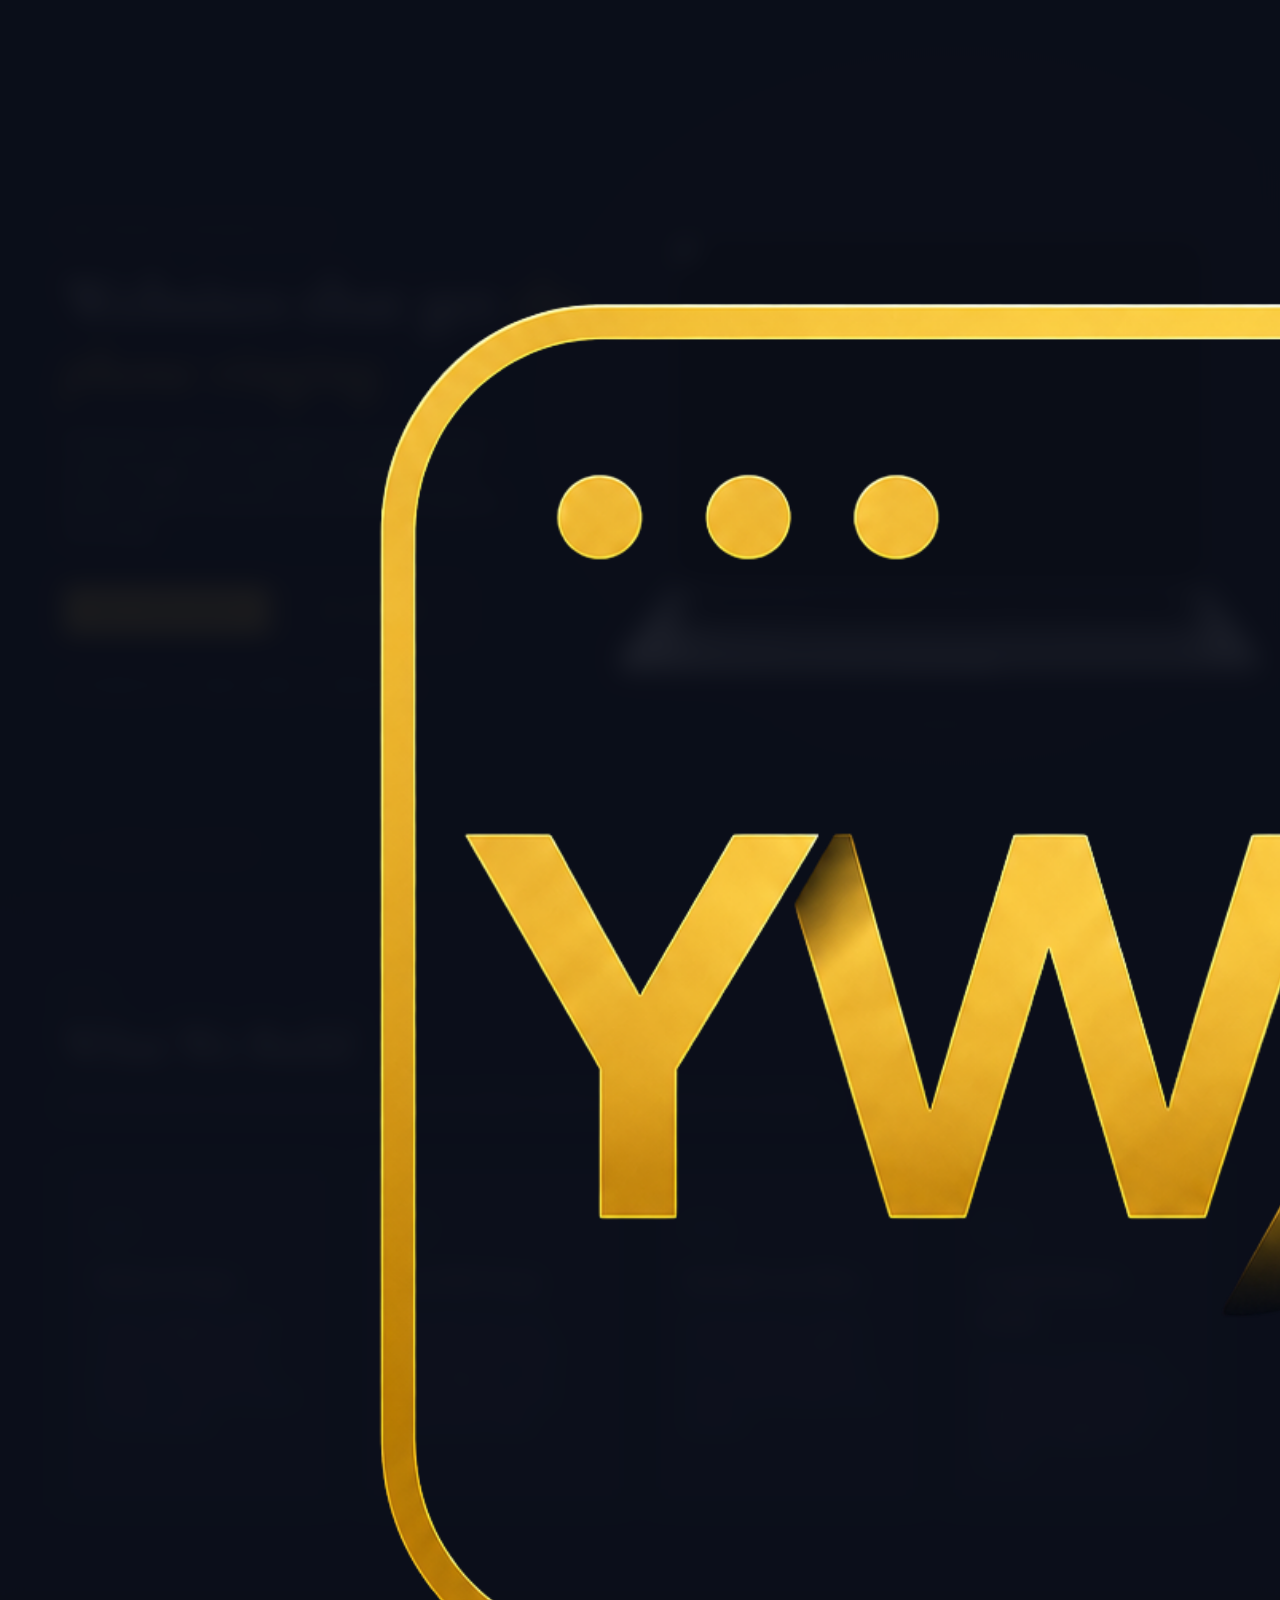
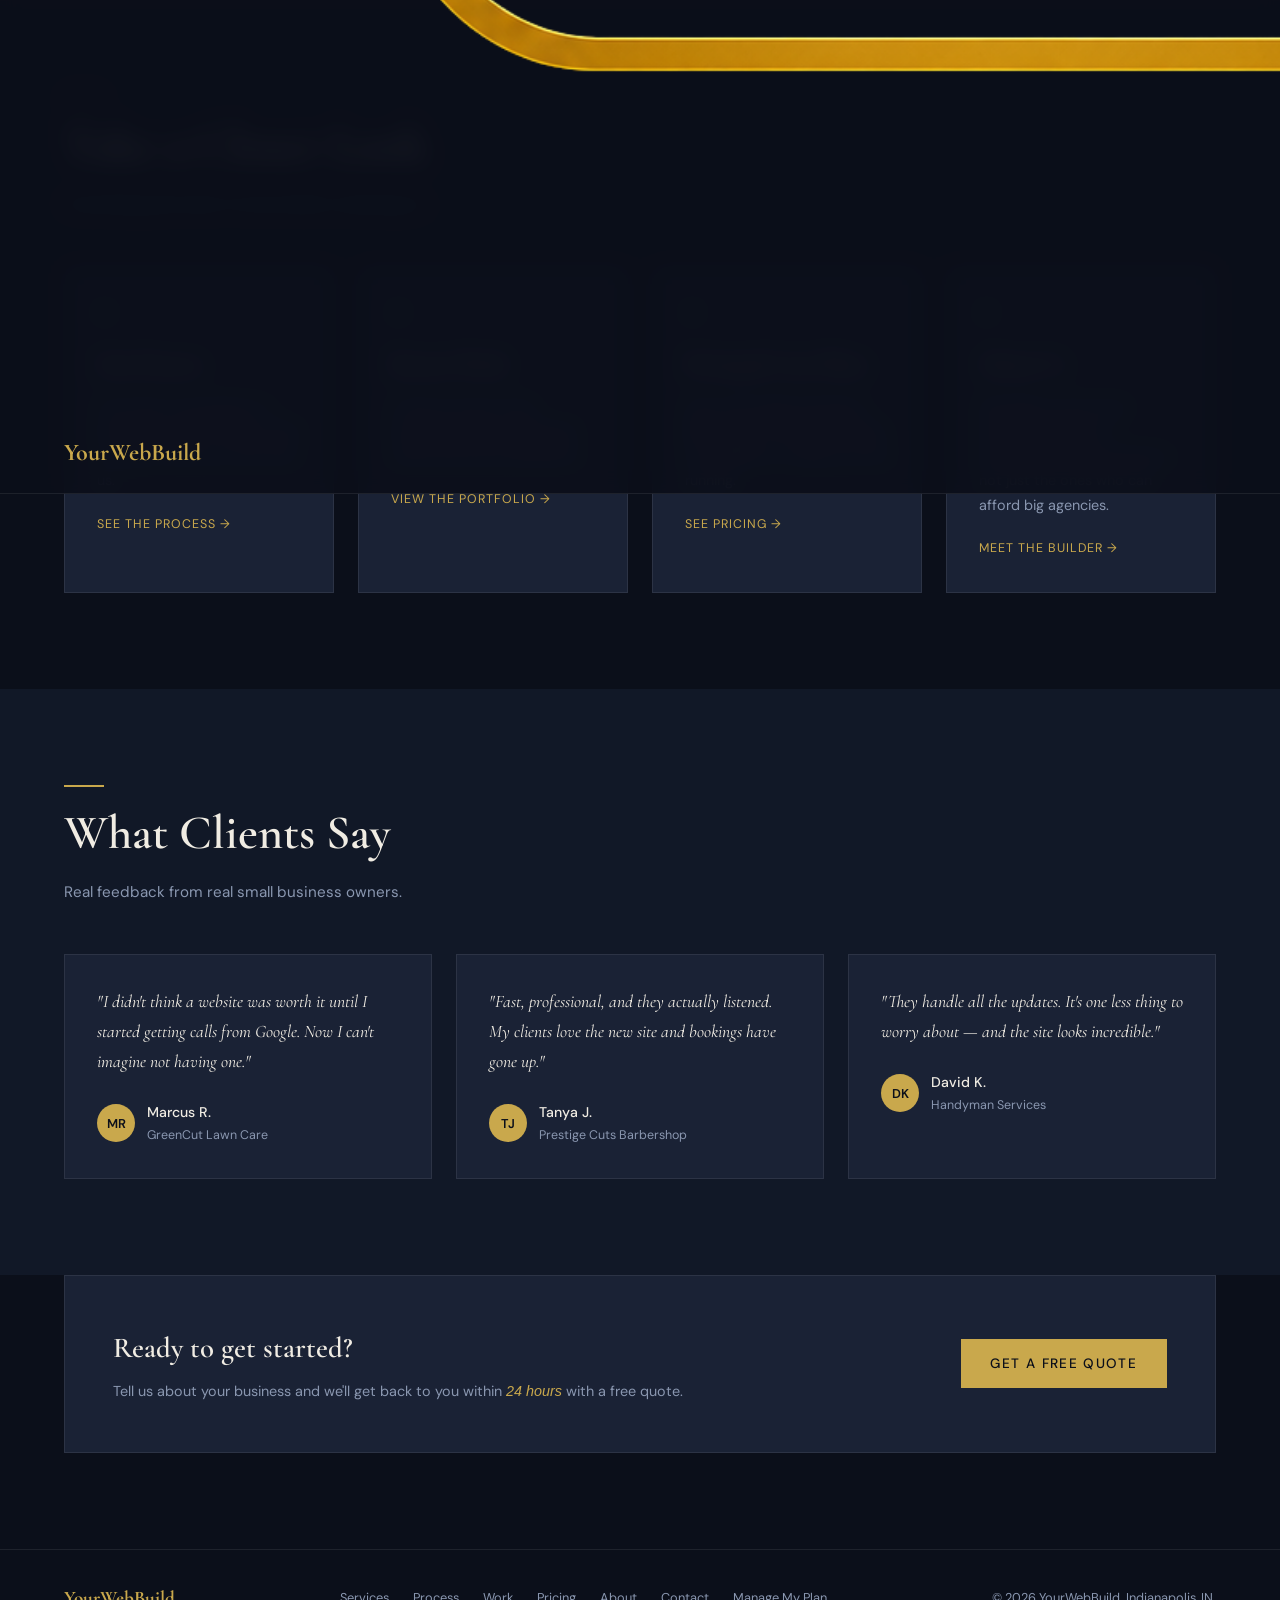
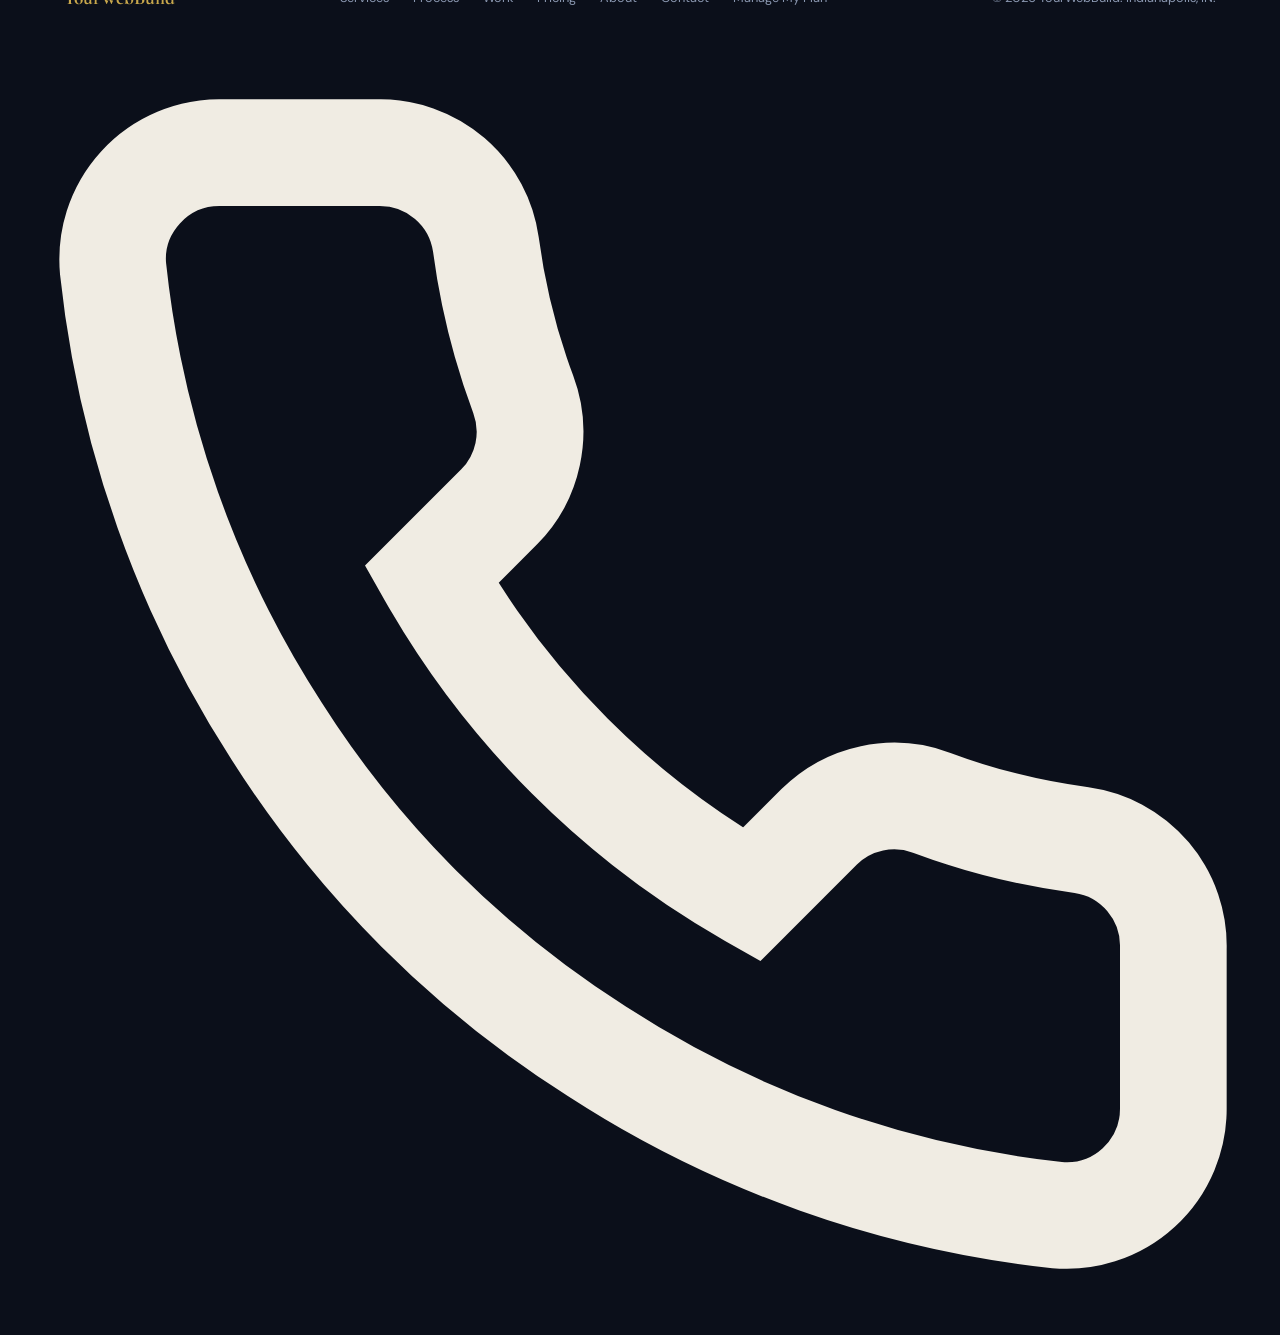
==== commit ab771d88: "Add files via upload" ====
--- a/index.html
+++ b/index.html
@@ -29,12 +29,12 @@
 #hero{min-height:100vh;display:flex;align-items:center;padding-top:6rem;position:relative;overflow:hidden;}
 .hero-bg{position:absolute;inset:0; background: radial-gradient(ellipse 55% 65% at 75% 45%,#c9a84c0f 0%,transparent 70%);}
 .hero-inner{position:relative;display:grid;grid-template-columns:1fr 1fr;gap:3rem;align-items:center;width:100%;}
-.hero-tag{font-size:.78rem;letter-spacing:.22em;text-transform:uppercase;color:var(--gold);margin-bottom:1.5rem;opacity:0;animation:fadeUp .7s cubic-bezier(.22,1,.36,1) .2s forwards;}
+.hero-tag{font-size:.78rem;letter-spacing:.22em;text-transform:uppercase;color:var(--gold);margin:1rem 0 1.5rem;opacity:0;animation:fadeUp .7s cubic-bezier(.22,1,.36,1) .2s forwards;}
 h1{font-family:'Cormorant Garamond',serif;font-size:clamp(2.6rem,5vw,4.5rem);font-weight:700;line-height:1.08;margin-bottom:1.5rem;opacity:0;animation:fadeUp .8s cubic-bezier(.22,1,.36,1) .4s forwards;}
 h1 em{font-style:italic;color:var(--gold);}
-.hero-sub{font-size:1rem;color:var(--muted);max-width:440px;margin-bottom:2.5rem;line-height:1.85;opacity:0;animation:fadeUp .8s cubic-bezier(.22,1,.36,1) .6s forwards;}
+.hero-sub{font-size:1rem;color:var(--white);max-width:440px;margin-bottom:2.5rem;line-height:1.85;opacity:0;animation:fadeUp .8s cubic-bezier(.22,1,.36,1) .6s forwards;}
 .hero-btns{display:flex;gap:1rem;flex-wrap:wrap;opacity:0;animation:fadeUp .8s cubic-bezier(.22,1,.36,1) .8s forwards;}
-.hero-badges{display:flex;gap:1.5rem;margin-top:2.5rem;opacity:0;animation:fadeUp .8s cubic-bezier(.22,1,.36,1) 1s forwards;}
+.hero-badges{display:flex;gap:1rem;margin-top:2.5rem;opacity:0;animation:fadeUp .8s cubic-bezier(.22,1,.36,1) 1s forwards;}
 .badge{font-size:.78rem;color:var(--muted);display:flex;align-items:center;gap:.4rem;}
 .badge::before{content:'✦';color:var(--gold);font-size:.65rem;}
 
@@ -50,12 +50,54 @@
 .hero-scroll::before{content:'';display:block;width:30px;height:1px;background:var(--muted);}
 @keyframes fadeIn{from{opacity:0;}to{opacity:1;}}
 
-/* ---- HERO video background --*/
+/* ---- HERO video background --*//*
 #myVideo {  position: fixed;
   right: 0;
   bottom: 0;
   min-width: 100%;
   min-height: 100%;
+}*/
+
+/*-------scrolling mockup--------*/
+
+.laptop-screen {
+  position: absolute;
+  top: 10.5%;
+  left: 0%;
+  width: 100%;
+  height: 64%;
+  cursor: pointer;
+  overflow: hidden;
+  border-radius: 6px 6px 0 0;
+  z-index: 2;
+  background: #000;
+}
+
+.laptop-screen img{
+width: 100%;
+}
+
+.scrolling-site {
+  width: 100%;
+  display: block;
+   
+  animation: scrollSite 10s ease-in-out infinite alternate;
+  
+  animation-play-state: paused;
+}
+
+/*------- Trigger movement on hover----- */
+.laptop-screen:hover .scrolling-site {
+  animation-play-state: running;
+}
+
+@keyframes scrollSite {
+  0% {
+    transform: translateY(0);
+	}
+  100% {
+    transform: translateY(-87.5%);
+  }
 }
 
 /* Services */
@@ -98,7 +140,7 @@
 <body>
 
 <nav id="main-nav">
-  <a href="index.html" class="nav-logo">YourWebBuild</a>
+  <a href="index.html" class="nav-logo"><img src="Images/ywb-gold.png" alt="logo"><span class="hide-text"> YourWebBuild </span></a> <!--YourWebBuild-->
   <div class="nav-links" id="navLinks">
     <a href="index.html#services" class="active">Services</a>
     <a href="process.html">Process</a>
@@ -124,22 +166,25 @@
   <div class="hero-inner">
     <div class="hero-content">
       <div class="hero-tag">Web Design · Indianapolis, IN</div>
-      <h1>Your business deserves a <em>website that works.</em></h1>
+      <h1>Websites that get<em> the phone ringing.</em></h1>
       <p class="hero-sub">Professional, mobile-ready websites for small businesses without the agency price tag. Built in Indianapolis for the barbers, cleaners, contractors, and churches who keep this city running.</p>
       <div class="hero-btns">
         <a href="contact.html" class="btn btn-fill">Get a Free Quote</a>
         <a href="portfolio.html" class="btn">See Our Work</a>
       </div>
       <div class="hero-badges">
+        <span class="badge">No Hidden Fees</span>
+        <span class="badge">Ready in 2 Weeks</span>
         <span class="badge">Mobile Friendly</span>
-        <span class="badge">Fast Delivery</span>
-        <span class="badge">Honest Pricing</span>
       </div>
     </div>
 
-    <div class="hero-laptop">
+   <div class="hero-laptop">
       <div class="laptop-wrap">
-        <img src="Images/laptop.png">
+        <img src="Images/laptop.png" alt="laptop mockup" class="laptop-frame">
+		<a  href="https://darthomale88.github.io/Photography-site" ><div class="laptop-screen">
+			<img src="Images/tall-screenshot.png" class="scrolling-site">
+		</div></a>
         <div class="laptop-foot"></div>
       </div>
     </div>
@@ -205,7 +250,7 @@
 <div class="cta-band reveal">
   <div class="cta-band-text">
     <h3>Ready to get started?</h3>
-    <p>Tell us about your business and we'll get back to you within 24 hours with a free quote.</p>
+    <p>Tell us about your business and we'll get back to you within<em style="color: var(--gold);"> 24 hours </em>with a free quote.</p>
   </div>
   <a href="contact.html" class="btn btn-fill">Get a Free Quote</a>
 </div>
@@ -219,11 +264,18 @@
     <a href="pricing.html">Pricing</a>
     <a href="about.html">About</a>
     <a href="contact.html">Contact</a>
-    <a href="https://billing.stripe.com/p/login/test_aFa7sK5XEgO0h2pbyrfMA00">Manage My Plan</a>
+    <a href="https://billing.stripe.com/p/login/aFa7sK5XEgO0h2pbyrfMA00">Manage My Plan</a>
   </div>
   <div class="footer-copy">© 2026 YourWebBuild. Indianapolis, IN.</div>
 </footer>
 
-<script src="script.js"></script>
+	<a href="tel:+13177312108" class="call-fab" aria-label="Call YourWebBuild">
+	  <svg viewBox="0 0 24 24" fill="none" stroke="currentColor" stroke-width="2">
+		<path d="M22 16.92v3a2 2 0 0 1-2.18 2 19.79 19.79 0 0 1-8.63-3.07 19.5 19.5 0 0 1-6-6 19.79 19.79 0 0 1-3.07-8.67A2 2 0 0 1 4.11 2h3a2 2 0 0 1 2 1.72c.127.96.361 1.903.7 2.81a2 2 0 0 1-.45 2.11L8.09 9.91a16 16 0 0 0 6 6l1.27-1.27a2 2 0 0 1 2.11-.45c.907.339 1.85.573 2.81.7A2 2 0 0 1 22 16.92z"/>
+	  </svg>
+	</a>
+
+<script src="script.js" defer></script>
+
 </body>
 </html>
--- a/style.css
+++ b/style.css
@@ -10,8 +10,8 @@
   --navy:#0b0f1a;--navy2:#111827;--navy3:#1a2235;
   --gold:#c9a84c;--gold2:#e8c96a;--white:#f0ece3;--muted:#8a97b0;--border:#ffffff14;
 }
-html{scroll-behavior:auto;}
-body{background:var(--navy);color:var(--white);font-family:'DM Sans',sans-serif;font-size:16px;line-height:1.7;overflow-x:hidden;}
+html{scroll-behavior:auto;overflow-x:hidden;}
+body{background:var(--navy);color:var(--white);font-family:'DM Sans',sans-serif;font-size:16px;line-height:1.7;overflow-x:hidden;max-width:100%;}
 a{color:inherit;text-decoration:none;}
 
 /* Reveal animations */
